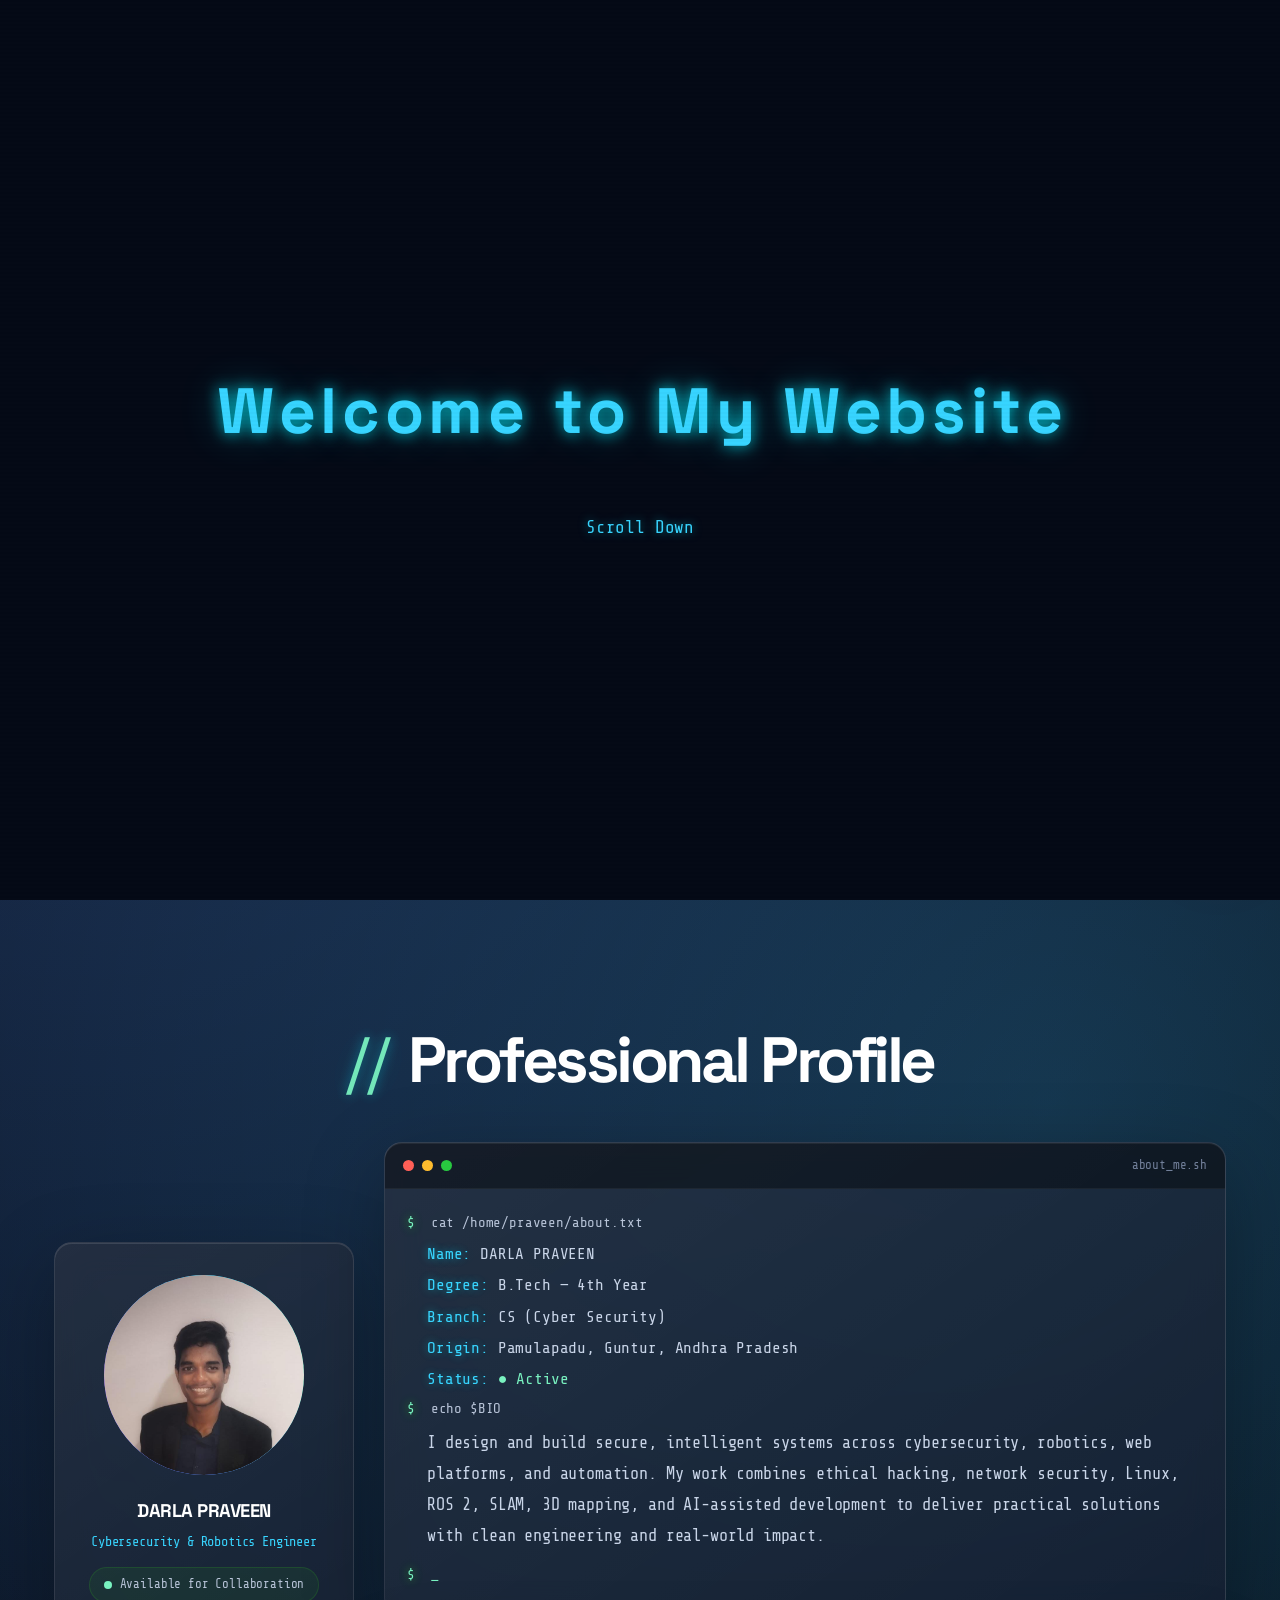
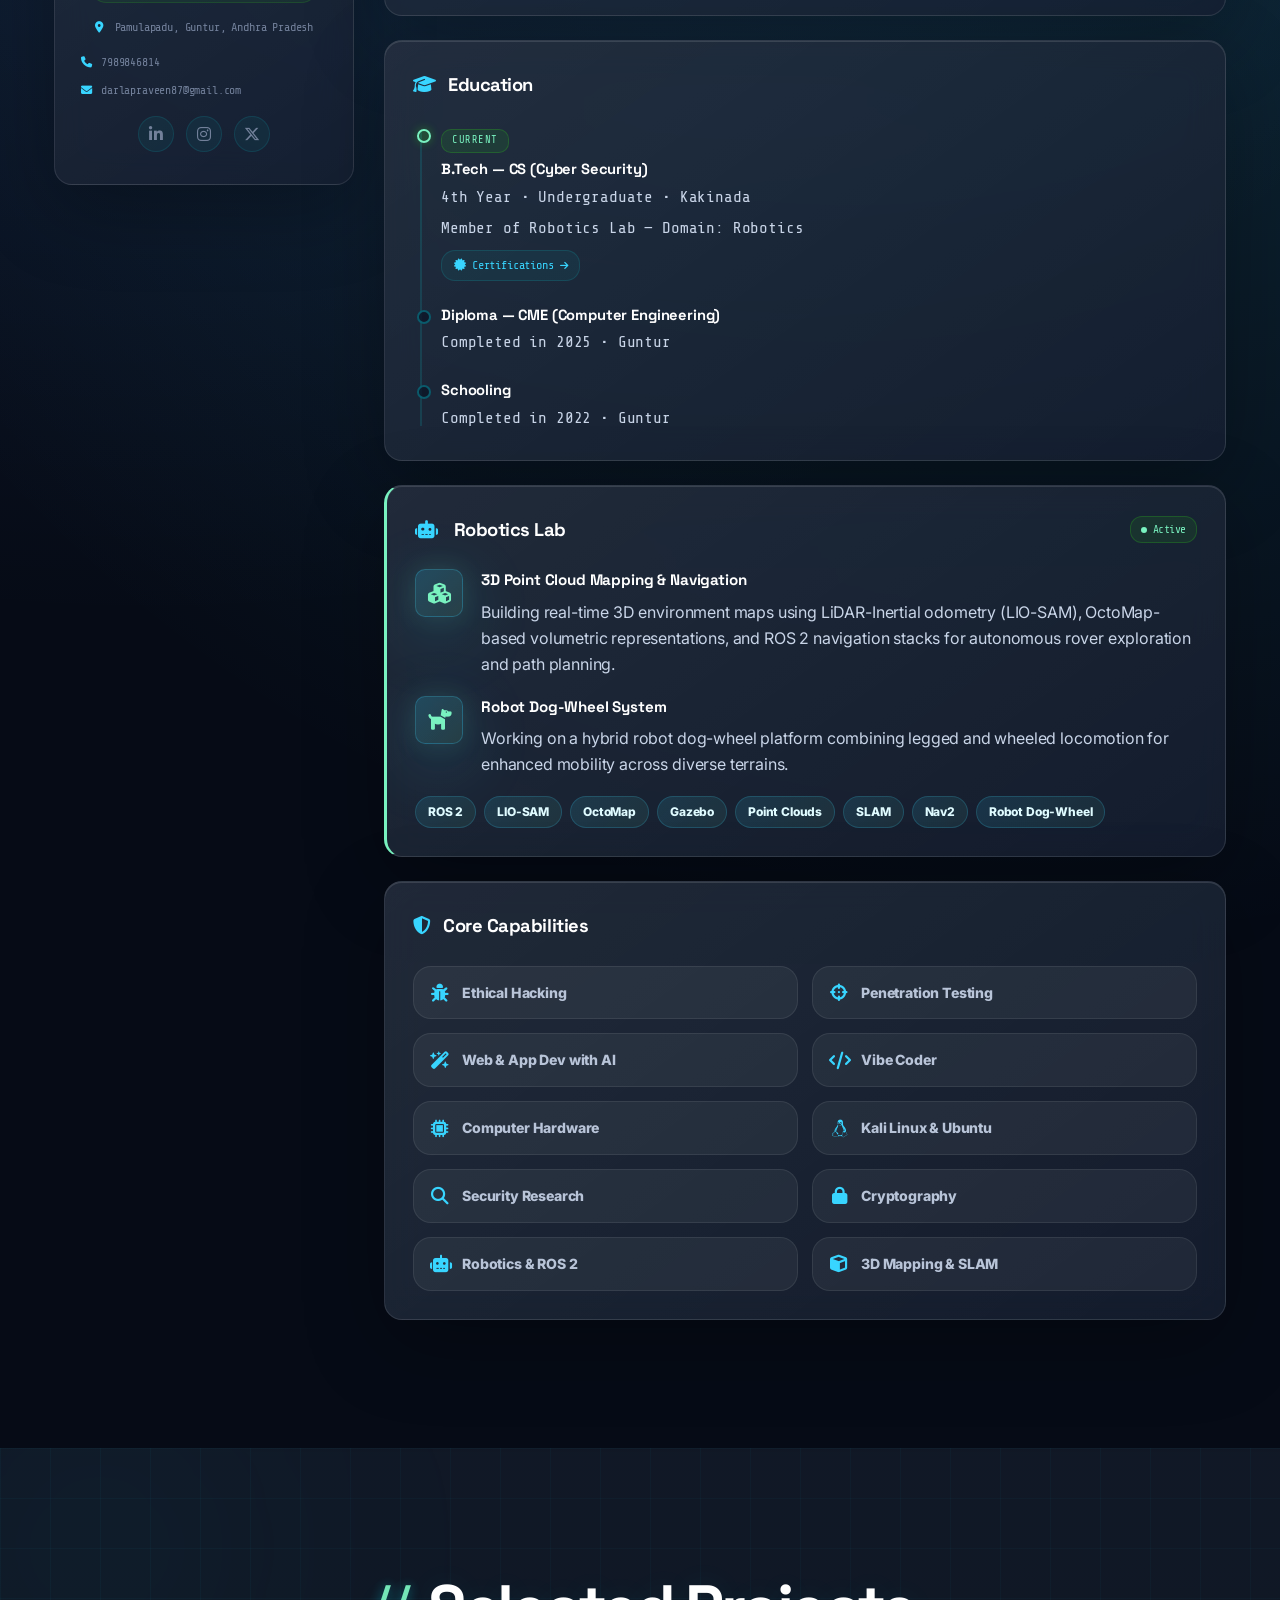
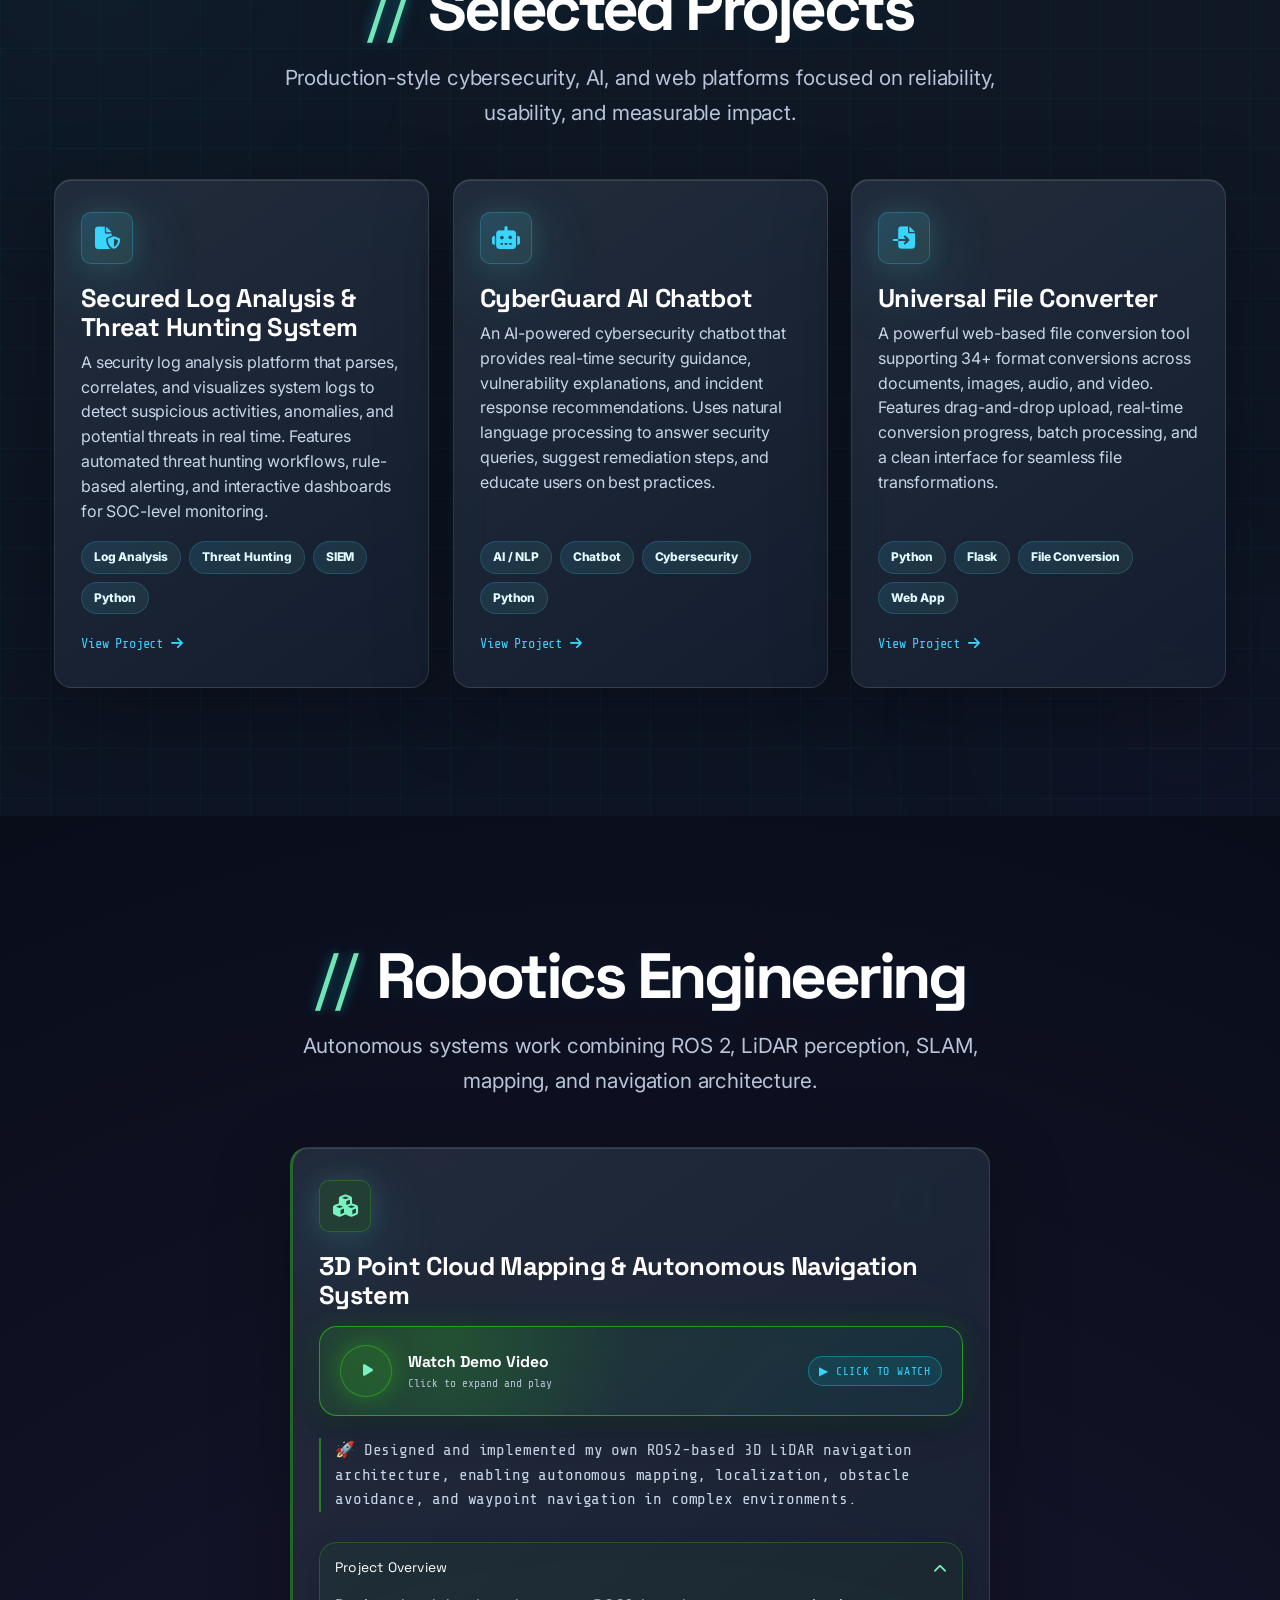
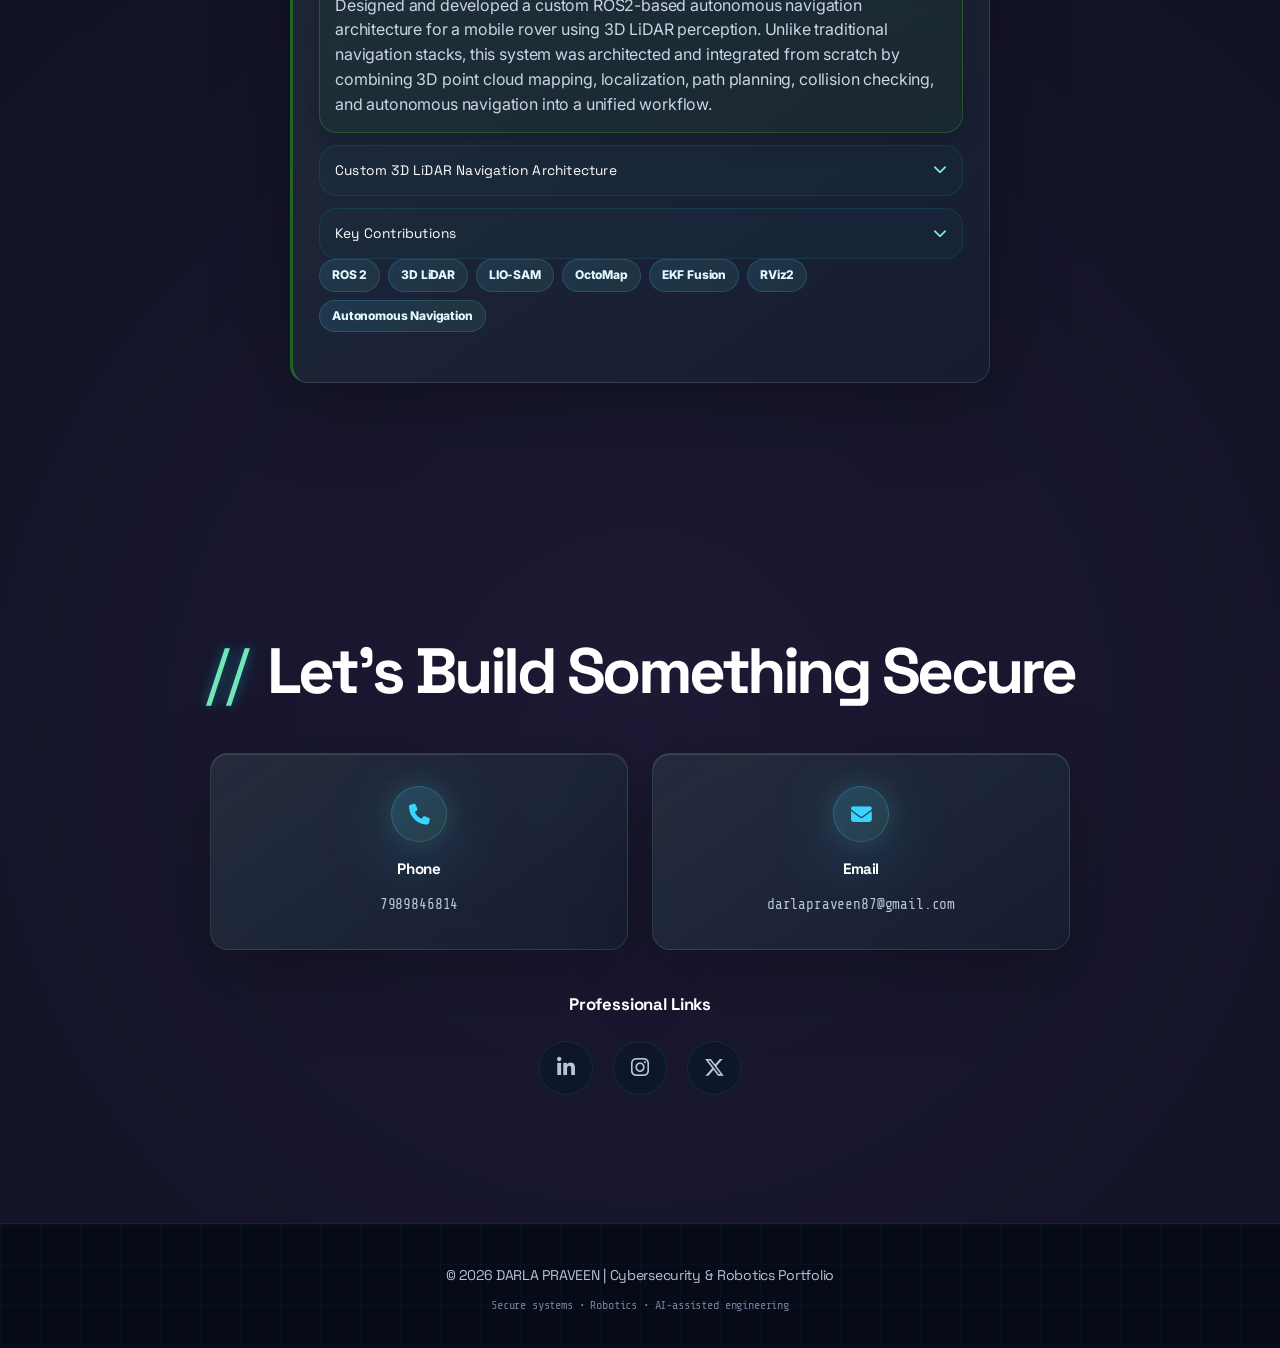
==== index.html @ 750ef828 "Upgrade portfolio to professional company-style design" ====
<!DOCTYPE html>
<html lang="en">
<head>
  <meta charset="UTF-8" />
  <meta name="viewport" content="width=device-width, initial-scale=1.0" />
  <title>DARLA PRAVEEN | Cybersecurity & Robotics Engineer</title>
  <meta name="description" content="Professional portfolio of DARLA PRAVEEN — Cybersecurity, Robotics, ROS 2, SLAM, AI tools, and secure web systems." />
  <link rel="preconnect" href="https://fonts.googleapis.com" />
  <link rel="preconnect" href="https://fonts.gstatic.com" crossorigin />
  <link href="https://fonts.googleapis.com/css2?family=Inter:wght@400;500;600;700;800;900&family=Space+Grotesk:wght@500;600;700;800&family=Share+Tech+Mono&display=swap" rel="stylesheet" />
  <link rel="stylesheet" href="https://cdnjs.cloudflare.com/ajax/libs/font-awesome/6.5.1/css/all.min.css" />
  <link rel="stylesheet" href="style.css" />
  <link rel="stylesheet" href="chatbot.css" />

</head>
<body>
  <!-- ========== WELCOME ANIMATION OVERLAY ========== -->
  <div class="welcome-overlay" id="welcomeOverlay">
    <canvas id="welcomeMatrixCanvas"></canvas>
    <div class="welcome-content">
      <div class="welcome-text" id="welcomeText">
          <span class="welcome-word">W</span><span class="welcome-word">e</span><span class="welcome-word">l</span><span class="welcome-word">c</span><span class="welcome-word">o</span><span class="welcome-word">m</span><span class="welcome-word">e</span>
          <span class="welcome-space"></span>
          <span class="welcome-word">t</span><span class="welcome-word">o</span>
          <span class="welcome-space"></span>
          <span class="welcome-word">M</span><span class="welcome-word">y</span>
          <span class="welcome-space"></span>
          <span class="welcome-word">W</span><span class="welcome-word">e</span><span class="welcome-word">b</span><span class="welcome-word">s</span><span class="welcome-word">i</span><span class="welcome-word">t</span><span class="welcome-word">e</span>
        </div>
        <div class="scroll-hint" id="scrollHint">Scroll Down</div>
    </div>
  </div>

  <!-- ========== NAVBAR ========== -->
  <nav class="navbar" id="navbar">
    <a href="#home" class="nav-logo">
      <span class="logo-bracket">&lt;</span>DP<span class="logo-slash">/</span><span class="logo-bracket">&gt;</span>
    </a>
    <button class="nav-toggle" id="navToggle" aria-label="Toggle navigation">
      <span></span><span></span><span></span>
    </button>
    <ul class="nav-links" id="navLinks">
      <li><a href="#home" class="nav-link active">Home</a></li>
      <li><a href="#about" class="nav-link">About</a></li>
      <li><a href="#projects" class="nav-link">Projects</a></li>
      <li><a href="#robotics" class="nav-link">Robotics</a></li>
      <li><a href="#contact" class="nav-link">Contact</a></li>
    </ul>
  </nav>

  <!-- ========== HERO / HOME ========== -->
  <section class="hero" id="home">
    <canvas id="matrixCanvas"></canvas>
    <div class="hero-overlay"></div>
    <div class="hero-content">
      <p class="hero-tag">Cybersecurity • Robotics • Secure Engineering</p>
      <h1 class="hero-title glitch" data-text="Building Secure Digital & Autonomous Systems">Building Secure Digital & Autonomous Systems</h1>
      <p class="hero-subtitle" id="typedText"></p>
      <div class="hero-cta">
        <a href="#projects" class="btn btn-primary"><i class="fas fa-briefcase"></i> Explore Work</a>
        <a href="#contact" class="btn btn-outline"><i class="fas fa-paper-plane"></i> Contact Me</a>
      </div>
    </div>
    <div class="scroll-indicator">
      <span>Scroll Down</span>
      <div class="scroll-arrow"></div>
    </div>
  </section>

  <!-- ========== ABOUT ========== -->
  <section class="section" id="about">
    <div class="container">
      <h2 class="section-title"><span class="title-decorator">//</span> Professional Profile</h2>
      <div class="about-wrapper">
        <!-- Profile Photo -->
        <div class="about-photo-card">
          <div class="photo-frame">
            <img src="profile.png" alt="DARLA PRAVEEN" class="profile-img" />
            <div class="photo-border"></div>
          </div>
          <h3 class="photo-name">DARLA PRAVEEN</h3>
          <p class="photo-role">Cybersecurity & Robotics Engineer</p>
          <div class="photo-status"><span class="status-dot"></span> Available for Collaboration</div>
          <div class="photo-location">
            <i class="fas fa-map-marker-alt"></i> Pamulapadu, Guntur, Andhra Pradesh
          </div>
          <div class="photo-contact">
            <a href="tel:7989846814" class="photo-contact-item">
              <i class="fas fa-phone"></i> 7989846814
            </a>
            <a href="mailto:darlapraveen87@gmail.com" class="photo-contact-item">
              <i class="fas fa-envelope"></i> darlapraveen87@gmail.com
            </a>
          </div>
          <div class="photo-socials">
            <a href="https://www.linkedin.com/in/praveen-darla-875773385" target="_blank" rel="noopener noreferrer" aria-label="LinkedIn"><i class="fab fa-linkedin-in"></i></a>
            <a href="#" target="_blank" rel="noopener noreferrer" aria-label="Instagram"><i class="fab fa-instagram"></i></a>
            <a href="#" target="_blank" rel="noopener noreferrer" aria-label="Twitter / X"><i class="fab fa-x-twitter"></i></a>
          </div>
        </div>
        <!-- Details Column -->
        <div class="about-details">

          <!-- Terminal — Personal Info -->
          <div class="about-card about-info">
            <div class="terminal-header">
              <span class="terminal-dot red"></span>
              <span class="terminal-dot yellow"></span>
              <span class="terminal-dot green"></span>
              <span class="terminal-title">about_me.sh</span>
            </div>
            <div class="terminal-body">
              <p class="terminal-line"><span class="prompt">$</span> cat /home/praveen/about.txt</p>
              <p class="terminal-output"><span class="key">Name:</span> DARLA PRAVEEN</p>
              <p class="terminal-output"><span class="key">Degree:</span> B.Tech — <span id="terminalYear">3rd</span> Year</p>
              <p class="terminal-output"><span class="key">Branch:</span> CS (Cyber Security)</p>
              <p class="terminal-output"><span class="key">Origin:</span> Pamulapadu, Guntur, Andhra Pradesh</p>
              <p class="terminal-output"><span class="key">Status:</span> <span class="status-online">● Active</span></p>
              <p class="terminal-line"><span class="prompt">$</span> echo $BIO</p>
              <p class="terminal-output bio-text">I design and build secure, intelligent systems across cybersecurity, robotics, web platforms, and automation. My work combines ethical hacking, network security, Linux, ROS 2, SLAM, 3D mapping, and AI-assisted development to deliver practical solutions with clean engineering and real-world impact.</p>
              <p class="terminal-line"><span class="prompt">$</span> <span class="blink">_</span></p>
            </div>
          </div>

          <!-- Education Timeline -->
          <div class="about-card education-card">
            <h3 class="card-title"><i class="fas fa-graduation-cap"></i> Education</h3>
            <div class="timeline">
              <div class="timeline-item" id="btechTimeline">
                <div class="timeline-marker current" id="btechMarker"></div>
                <div class="timeline-content">
                  <div class="timeline-badge" id="btechBadge">Current</div>
                  <h4>B.Tech — CS (Cyber Security)</h4>
                  <p class="timeline-detail" id="btechDetail">3rd Year • Undergraduate • Kakinada</p>
                  <p class="timeline-sub" id="btechSub">Member of Robotics Lab — Domain: Robotics</p>
                  <a href="certifications.html" target="_blank" rel="noopener noreferrer" class="timeline-cert-link">
                    <i class="fas fa-certificate"></i> Certifications <i class="fas fa-arrow-right"></i>
                  </a>
                </div>
              </div>
              <div class="timeline-item">
                <div class="timeline-marker"></div>
                <div class="timeline-content">
                  <h4>Diploma — CME (Computer Engineering)</h4>
                  <p class="timeline-detail">Completed in 2025 • Guntur</p>
                </div>
              </div>
              <div class="timeline-item">
                <div class="timeline-marker"></div>
                <div class="timeline-content">
                  <h4>Schooling</h4>
                  <p class="timeline-detail">Completed in 2022 • Guntur</p>
                </div>
              </div>
            </div>
          </div>

          <!-- Robotics Lab — Current Work -->
          <div class="about-card current-work-card">
            <h3 class="card-title"><i class="fas fa-robot"></i> Robotics Lab <span class="live-badge"><span class="live-dot"></span> Active</span></h3>
            <div class="work-highlight">
              <div class="work-icon"><i class="fas fa-cubes"></i></div>
              <div class="work-info">
                <h4>3D Point Cloud Mapping & Navigation</h4>
                <p>Building real-time 3D environment maps using LiDAR-Inertial odometry (LIO-SAM), OctoMap-based volumetric representations, and ROS 2 navigation stacks for autonomous rover exploration and path planning.</p>
              </div>
            </div>
            <div class="work-highlight">
              <div class="work-icon"><i class="fas fa-dog"></i></div>
              <div class="work-info">
                <h4>Robot Dog-Wheel System</h4>
                <p>Working on a hybrid robot dog-wheel platform combining legged and wheeled locomotion for enhanced mobility across diverse terrains.</p>
              </div>
            </div>
            <div class="work-tags">
              <span class="work-tag">ROS 2</span>
              <span class="work-tag">LIO-SAM</span>
              <span class="work-tag">OctoMap</span>
              <span class="work-tag">Gazebo</span>
              <span class="work-tag">Point Clouds</span>
              <span class="work-tag">SLAM</span>
              <span class="work-tag">Nav2</span>
              <span class="work-tag">Robot Dog-Wheel</span>
            </div>
          </div>

          <!-- Skills -->
          <div class="about-card about-skills">
            <h3 class="card-title"><i class="fas fa-shield-halved"></i> Core Capabilities</h3>
            <div class="skills-grid">
              <div class="skill-item">
                <i class="fas fa-bug"></i>
                <span>Ethical Hacking</span>
              </div>
              <div class="skill-item">
                <i class="fas fa-crosshairs"></i>
                <span>Penetration Testing</span>
              </div>
              <div class="skill-item">
                <i class="fas fa-wand-magic-sparkles"></i>
                <span>Web & App Dev with AI</span>
              </div>
              <div class="skill-item">
                <i class="fas fa-code"></i>
                <span>Vibe Coder</span>
              </div>
              <div class="skill-item">
                <i class="fas fa-microchip"></i>
                <span>Computer Hardware</span>
              </div>
              <div class="skill-item">
                <i class="fab fa-linux"></i>
                <span>Kali Linux & Ubuntu</span>
              </div>
              <div class="skill-item">
                <i class="fas fa-magnifying-glass"></i>
                <span>Security Research</span>
              </div>
              <div class="skill-item">
                <i class="fas fa-lock"></i>
                <span>Cryptography</span>
              </div>
              <div class="skill-item">
                <i class="fas fa-robot"></i>
                <span>Robotics & ROS 2</span>
              </div>
              <div class="skill-item">
                <i class="fas fa-cube"></i>
                <span>3D Mapping & SLAM</span>
              </div>
            </div>
          </div>

        </div>
      </div>
    </div>
  </section>

  <!-- ========== PROJECTS ========== -->
  <section class="section section-alt" id="projects">
    <div class="cyber-bg-grid"></div>
    <div class="container">
      <h2 class="section-title slide-up"><span class="title-decorator">//</span> Selected Projects</h2>
      <p class="section-desc slide-up">Production-style cybersecurity, AI, and web platforms focused on reliability, usability, and measurable impact.</p>
      <div class="projects-grid projects-grid--three">
        <a href="https://darla.pythonanywhere.com" target="_blank" rel="noopener noreferrer" class="project-card slide-left" id="project1">
          <div class="project-glow"></div>
          <div class="project-number">01</div>
          <div class="project-icon"><i class="fas fa-file-shield"></i></div>
          <h3 class="project-name">Secured Log Analysis &amp; Threat Hunting System</h3>
          <p class="project-desc">A security log analysis platform that parses, correlates, and visualizes system logs to detect suspicious activities, anomalies, and potential threats in real time. Features automated threat hunting workflows, rule-based alerting, and interactive dashboards for SOC-level monitoring.</p>
          <div class="project-tags">
            <span class="work-tag">Log Analysis</span>
            <span class="work-tag">Threat Hunting</span>
            <span class="work-tag">SIEM</span>
            <span class="work-tag">Python</span>
          </div>
          <span class="project-link">View Project <i class="fas fa-arrow-right"></i></span>
        </a>
        <a href="https://web-production-9c69c.up.railway.app" target="_blank" rel="noopener noreferrer" class="project-card slide-up" id="project2">
          <div class="project-glow"></div>
          <div class="project-number">02</div>
          <div class="project-icon"><i class="fas fa-robot"></i></div>
          <h3 class="project-name">CyberGuard AI Chatbot</h3>
          <p class="project-desc">An AI-powered cybersecurity chatbot that provides real-time security guidance, vulnerability explanations, and incident response recommendations. Uses natural language processing to answer security queries, suggest remediation steps, and educate users on best practices.</p>
          <div class="project-tags">
            <span class="work-tag">AI / NLP</span>
            <span class="work-tag">Chatbot</span>
            <span class="work-tag">Cybersecurity</span>
            <span class="work-tag">Python</span>
          </div>
          <span class="project-link">View Project <i class="fas fa-arrow-right"></i></span>
        </a>
        <a href="https://praveendarla-file-converter.hf.space" target="_blank" rel="noopener noreferrer" class="project-card slide-right" id="project4">
          <div class="project-glow"></div>
          <div class="project-number">03</div>
          <div class="project-icon"><i class="fas fa-file-import"></i></div>
          <h3 class="project-name">Universal File Converter</h3>
          <p class="project-desc">A powerful web-based file conversion tool supporting 34+ format conversions across documents, images, audio, and video. Features drag-and-drop upload, real-time conversion progress, batch processing, and a clean interface for seamless file transformations.</p>
          <div class="project-tags">
            <span class="work-tag">Python</span>
            <span class="work-tag">Flask</span>
            <span class="work-tag">File Conversion</span>
            <span class="work-tag">Web App</span>
          </div>
          <span class="project-link">View Project <i class="fas fa-arrow-right"></i></span>
        </a>
      </div>
    </div>
  </section>

  <!-- ========== ROBOTICS PROJECTS ========== -->
  <section class="section" id="robotics">
    <div class="container">
      <h2 class="section-title slide-up"><span class="title-decorator">//</span> Robotics Engineering</h2>
      <p class="section-desc slide-up">Autonomous systems work combining ROS 2, LiDAR perception, SLAM, mapping, and navigation architecture.</p>
      <div class="projects-grid projects-grid--robotics">
        <article class="project-card project-card--robotics robotics-feature slide-up" id="project-robotics1">
          <div class="project-glow"></div>
          <div class="project-number">01</div>
          <div class="project-icon"><i class="fas fa-cubes"></i></div>
          <h3 class="project-name">3D Point Cloud Mapping &amp; Autonomous Navigation System</h3>
          <button class="project-video-trigger" type="button" data-video-src="robotics-navigation-demo.mp4" aria-label="Play robotics navigation demo video">
            <span class="video-symbol"><i class="fas fa-play"></i></span>
            <span class="video-trigger-text">
              <strong>Watch Demo Video</strong>
              <small>Click to expand and play</small>
            </span>
          </button>
          <div class="robotics-story">
            <p class="project-desc project-impact">🚀 Designed and implemented my own ROS2-based 3D LiDAR navigation architecture, enabling autonomous mapping, localization, obstacle avoidance, and waypoint navigation in complex environments.</p>

            <details class="robotics-detail" open>
              <summary><span>Project Overview</span><i class="fas fa-chevron-down"></i></summary>
              <p class="project-desc">Designed and developed a custom ROS2-based autonomous navigation architecture for a mobile rover using 3D LiDAR perception. Unlike traditional navigation stacks, this system was architected and integrated from scratch by combining 3D point cloud mapping, localization, path planning, collision checking, and autonomous navigation into a unified workflow.</p>
            </details>

            <details class="robotics-detail">
              <summary><span>Custom 3D LiDAR Navigation Architecture</span><i class="fas fa-chevron-down"></i></summary>
              <div class="project-highlight-box">
                <h4>Custom 3D LiDAR Navigation Architecture</h4>
                <p>Architected and developed a complete autonomous navigation framework for a ground rover using ROS2, LIO-SAM, OctoMap, and EKF sensor fusion. The system enables the rover to perceive, understand, and navigate complex environments using real-time 3D spatial information.</p>
              </div>
            </details>

            <details class="robotics-detail">
              <summary><span>Key Contributions</span><i class="fas fa-chevron-down"></i></summary>
              <ul class="project-contributions">
                <li>Designed a custom navigation architecture instead of relying only on pre-built frameworks.</li>
                <li>Integrated LIO-SAM for high-accuracy 3D LiDAR SLAM and map generation.</li>
                <li>Built the pipeline from 3D point cloud acquisition to mapping, localization, planning, and navigation.</li>
                <li>Implemented EKF-based sensor fusion for stable pose estimation.</li>
                <li>Generated 3D occupancy maps using OctoMap for environment understanding.</li>
                <li>Developed custom collision detection and navigation decision-making modules.</li>
                <li>Enabled autonomous waypoint navigation with RViz2 visualization and debugging.</li>
              </ul>
            </details>
          </div>
          <div class="project-tags">
            <span class="work-tag">ROS 2</span>
            <span class="work-tag">3D LiDAR</span>
            <span class="work-tag">LIO-SAM</span>
            <span class="work-tag">OctoMap</span>
            <span class="work-tag">EKF Fusion</span>
            <span class="work-tag">RViz2</span>
            <span class="work-tag">Autonomous Navigation</span>
          </div>
        </article>
      </div>
    </div>
  </section>

  <!-- ========== CONTACT ========== -->
  <section class="section" id="contact">
    <div class="container">
      <h2 class="section-title"><span class="title-decorator">//</span> Let’s Build Something Secure</h2>
      <div class="contact-grid">
        <div class="contact-card">
          <div class="contact-icon"><i class="fas fa-phone"></i></div>
          <h3>Phone</h3>
          <a href="tel:7989846814">7989846814</a>
        </div>
        <div class="contact-card">
          <div class="contact-icon"><i class="fas fa-envelope"></i></div>
          <h3>Email</h3>
          <a href="mailto:darlapraveen87@gmail.com">darlapraveen87@gmail.com</a>
        </div>
      </div>
      <div class="social-links">
        <h3 class="social-title">Professional Links</h3>
        <div class="social-icons">
          <a href="https://www.linkedin.com/in/praveen-darla-875773385" target="_blank" rel="noopener noreferrer" class="social-btn linkedin" aria-label="LinkedIn" id="socialLinkedin">
            <i class="fab fa-linkedin-in"></i>
          </a>
          <a href="#" target="_blank" rel="noopener noreferrer" class="social-btn instagram" aria-label="Instagram" id="socialInstagram">
            <i class="fab fa-instagram"></i>
          </a>
          <a href="#" target="_blank" rel="noopener noreferrer" class="social-btn twitter" aria-label="Twitter / X" id="socialTwitter">
            <i class="fab fa-x-twitter"></i>
          </a>
        </div>
      </div>
    </div>
  </section>

  <!-- ========== FOOTER ========== -->
  <footer class="footer">
    <div class="footer-grid"></div>
    <p>&copy; 2026 DARLA PRAVEEN | Cybersecurity & Robotics Portfolio</p>
    <span class="footer-tag">Secure systems • Robotics • AI-assisted engineering</span>
  </footer>

  <div class="video-modal" id="roboticsVideoModal" aria-hidden="true" role="dialog" aria-label="Robotics project demo video">
    <div class="video-modal-backdrop" data-video-close></div>
    <div class="video-modal-panel" role="document">
      <button class="video-modal-close" type="button" data-video-close aria-label="Close video">
        <i class="fas fa-times"></i>
      </button>
      <video class="video-modal-player" id="roboticsModalVideo" controls preload="metadata" playsinline>
        <source src="robotics-navigation-demo.mp4" type="video/mp4" />
        Your browser does not support the video tag.
      </video>
    </div>
  </div>

  <script src="script.js"></script>
  <script src="chatbot.js"></script>

</body>
</html>
---- style.css ----
/* ============================================
   DARLA PRAVEEN — Cybersecurity Portfolio
   Dark futuristic theme with neon accents
   ============================================ */

/* ---------- DESIGN TOKENS ---------- */
:root {
  --bg-primary: #0a0e17;
  --bg-secondary: #0d1224;
  --bg-card: #111827;
  --bg-card-hover: #151d30;
  --surface: #1a2236;

  --text-primary: #e2e8f0;
  --text-secondary: #8892a6;
  --text-muted: #4a5568;

  --neon-cyan: #00f0ff;
  --neon-green: #39ff14;
  --neon-blue: #0070ff;
  --neon-purple: #a855f7;

  --accent: var(--neon-cyan);
  --accent-dim: rgba(0, 240, 255, .15);
  --accent-glow: 0 0 20px rgba(0, 240, 255, .35), 0 0 60px rgba(0, 240, 255, .10);

  --font-display: 'Orbitron', sans-serif;
  --font-body: 'Rajdhani', sans-serif;
  --font-mono: 'Share Tech Mono', monospace;

  --radius-sm: 6px;
  --radius-md: 12px;
  --radius-lg: 20px;

  --transition: .3s cubic-bezier(.4, 0, .2, 1);
}

/* ---------- WELCOME ANIMATION OVERLAY ---------- */
.welcome-overlay {
  position: fixed;
  top: 0;
  left: 0;
  width: 100vw;
  height: 100vh;
  background: var(--bg-primary);
  z-index: 9999;
  display: flex;
  align-items: center;
  justify-content: center;
  transition: opacity 0.8s ease, visibility 0.8s ease;
  overflow: hidden;
}

.welcome-overlay.hidden {
  opacity: 0;
  visibility: hidden;
  pointer-events: none;
}

#welcomeMatrixCanvas {
  position: absolute;
  top: 0;
  left: 0;
  width: 100%;
  height: 100%;
  opacity: 0.3;
  pointer-events: none;
}

.welcome-content {
  position: relative;
  text-align: center;
  z-index: 10;
}

.welcome-text {
  display: flex;
  flex-wrap: wrap;
  justify-content: center;
  align-items: center;
  gap: 0.3rem;
  margin-bottom: 3rem;
}

.welcome-word {
  font-family: var(--font-display);
  font-size: clamp(2rem, 5vw, 4rem);
  font-weight: 900;
  color: var(--neon-cyan);
  opacity: 0;
  transform: translateY(30px);
  text-shadow: 0 0 0 rgba(0, 240, 255, 0);
}

.welcome-word.animate-in {
  animation: wordFadeIn 0.5s cubic-bezier(0.25, 0.46, 0.45, 0.94) forwards;
}

.welcome-space {
  width: 1.2rem;
}

@keyframes wordFadeIn {
  0% {
    opacity: 0;
    transform: translateY(30px) scale(0.8);
    text-shadow: 0 0 0 rgba(0, 240, 255, 0);
  }
  100% {
    opacity: 1;
    transform: translateY(0) scale(1);
    text-shadow: 0 0 15px rgba(0, 240, 255, 0.8), 0 0 40px rgba(0, 240, 255, 0.3);
  }
}

/* Byte blast particles */
.byte-blast-container {
  position: absolute;
  top: 50%;
  left: 50%;
  transform: translate(-50%, -50%);
  width: 100%;
  height: 100%;
  pointer-events: none;
}

.byte-particle {
  position: absolute;
  font-family: var(--font-mono);
  font-size: 1rem;
  font-weight: bold;
  text-shadow: 0 0 10px currentColor;
  opacity: 0;
  white-space: nowrap;
  pointer-events: none;
}

.byte-particle.animate {
  animation: byteBlast 2.5s cubic-bezier(0.25, 0.46, 0.45, 0.94) forwards;
}

@keyframes byteBlast {
  0% {
    opacity: 1;
    transform: translate(-50%, -50%) scale(0.5);
  }
  100% {
    opacity: 0;
    transform: translate(calc(-50% + var(--tx)), calc(-50% + var(--ty))) scale(0.1);
  }
}

.scroll-hint {
  font-family: var(--font-mono);
  font-size: 1.1rem;
  color: var(--neon-cyan);
  opacity: 0;
  transform: translateY(20px);
  transition: opacity 0.5s ease, transform 0.5s ease;
  margin-top: 2rem;
  text-shadow: 0 0 10px rgba(0, 240, 255, 0.5);
}

.scroll-hint.show {
  opacity: 1;
  transform: translateY(0);
  animation: scrollHintBounce 1.5s ease-in-out infinite;
}

@keyframes scrollHintBounce {
  0%, 100% {
    transform: translateY(0);
  }
  50% {
    transform: translateY(10px);
  }
}

@keyframes byteNuclearBlast {
  0% {
    opacity: 1;
    transform: translate(-50%, -50%) scale(0.3);
    filter: brightness(2);
  }

  20% {
    filter: brightness(3);
    text-shadow: 0 0 20px currentColor, 0 0 40px currentColor, 0 0 60px currentColor;
  }

  100% {
    opacity: 0;
    transform: translate(calc(-50% + var(--tx)), calc(-50% + var(--ty))) scale(0.05);
    filter: brightness(0.3);
  }
}

.scroll-hint {
  font-family: var(--font-mono);
  font-size: 1.1rem;
  color: var(--neon-cyan);
  opacity: 0;
  transform: translateY(20px);
  transition: opacity 0.5s ease, transform 0.5s ease;
  margin-top: 2rem;
  text-shadow: 0 0 10px rgba(0, 240, 255, 0.5);
}

.scroll-hint.show {
  opacity: 1;
  transform: translateY(0);
  animation: scrollHintBounce 1.5s ease-in-out infinite;
}

@keyframes scrollHintBounce {

  0%,
  100% {
    transform: translateY(0);
  }

  50% {
    transform: translateY(10px);
  }
}

/* ---------- RESET ---------- */
*,
*::before,
*::after {
  margin: 0;
  padding: 0;
  box-sizing: border-box;
}

html {
  scroll-behavior: smooth;
  scroll-padding-top: 80px;
}

body {
  font-family: var(--font-body);
  background: var(--bg-primary);
  color: var(--text-primary);
  line-height: 1.7;
  overflow-x: hidden;
  -webkit-font-smoothing: antialiased;
}

a {
  text-decoration: none;
  color: inherit;
}

ul {
  list-style: none;
}

img {
  max-width: 100%;
  display: block;
}

/* ---------- UTILITY ---------- */
.container {
  max-width: 1100px;
  margin: 0 auto;
  padding: 0 24px;
}

/* ---------- NAVBAR ---------- */
.navbar {
  position: fixed;
  top: 0;
  left: 0;
  width: 100%;
  z-index: 1000;
  display: flex;
  align-items: center;
  justify-content: space-between;
  padding: 0 40px;
  height: 70px;
  background: rgba(10, 14, 23, .82);
  backdrop-filter: blur(18px) saturate(1.4);
  border-bottom: 1px solid rgba(0, 240, 255, .08);
  transition: var(--transition);
}

.navbar.scrolled {
  background: rgba(10, 14, 23, .95);
  box-shadow: 0 2px 30px rgba(0, 0, 0, .5);
}

.nav-logo {
  font-family: var(--font-display);
  font-size: 1.5rem;
  font-weight: 700;
  color: var(--neon-cyan);
  letter-spacing: 2px;
  transition: var(--transition);
}

.nav-logo:hover {
  text-shadow: var(--accent-glow);
}

.logo-bracket {
  color: var(--neon-green);
}

.logo-slash {
  color: var(--neon-purple);
}

.nav-links {
  display: flex;
  gap: 8px;
}

.nav-link {
  position: relative;
  font-family: var(--font-mono);
  font-size: .9rem;
  padding: 8px 18px;
  color: var(--text-secondary);
  border-radius: var(--radius-sm);
  transition: var(--transition);
}

.nav-link:hover,
.nav-link.active {
  color: var(--neon-cyan);
  background: var(--accent-dim);
}

.nav-link::after {
  content: '';
  position: absolute;
  bottom: 2px;
  left: 18px;
  right: 18px;
  height: 2px;
  background: var(--neon-cyan);
  border-radius: 2px;
  transform: scaleX(0);
  transition: transform .3s ease;
}

.nav-link:hover::after,
.nav-link.active::after {
  transform: scaleX(1);
}

/* Mobile toggle */
.nav-toggle {
  display: none;
  flex-direction: column;
  gap: 5px;
  background: none;
  border: none;
  cursor: pointer;
  padding: 4px;
}

.nav-toggle span {
  display: block;
  width: 26px;
  height: 2px;
  background: var(--neon-cyan);
  border-radius: 2px;
  transition: var(--transition);
}

/* ---------- HERO ---------- */
.hero {
  position: relative;
  min-height: 100vh;
  display: flex;
  align-items: center;
  justify-content: center;
  overflow: hidden;
}

#matrixCanvas {
  position: absolute;
  top: 0;
  left: 0;
  width: 100%;
  height: 100%;
  opacity: .12;
  pointer-events: none;
}

.hero-overlay {
  position: absolute;
  inset: 0;
  background:
    radial-gradient(ellipse 60% 50% at 50% 40%, rgba(0, 240, 255, .06) 0%, transparent 70%),
    linear-gradient(180deg, transparent 60%, var(--bg-primary) 100%);
  pointer-events: none;
}

.hero-content {
  position: relative;
  z-index: 2;
  text-align: center;
  padding: 0 24px;
  max-width: 820px;
}

.hero-tag {
  font-family: var(--font-mono);
  font-size: .95rem;
  color: var(--neon-green);
  margin-bottom: 20px;
  letter-spacing: 1px;
}

.hero-title {
  font-family: var(--font-display);
  font-size: clamp(2rem, 5vw, 3.8rem);
  font-weight: 900;
  line-height: 1.15;
  color: #fff;
  margin-bottom: 18px;
}

/* Glitch effect */
.glitch {
  position: relative;
  animation: glitchShift 4s infinite;
}

.glitch::before,
.glitch::after {
  content: attr(data-text);
  position: absolute;
  left: 0;
  top: 0;
  width: 100%;
  overflow: hidden;
}

.glitch::before {
  color: var(--neon-cyan);
  clip-path: inset(0 0 65% 0);
  animation: glitchTop 3s infinite linear alternate-reverse;
}

.glitch::after {
  color: var(--neon-green);
  clip-path: inset(65% 0 0 0);
  animation: glitchBottom 2.5s infinite linear alternate-reverse;
}

@keyframes glitchTop {

  0%,
  90%,
  100% {
    transform: translate(0);
  }

  92% {
    transform: translate(-3px, -1px);
  }

  94% {
    transform: translate(3px, 1px);
  }

  96% {
    transform: translate(-1px, 0);
  }
}

@keyframes glitchBottom {

  0%,
  90%,
  100% {
    transform: translate(0);
  }

  91% {
    transform: translate(2px, 1px);
  }

  93% {
    transform: translate(-2px, -1px);
  }

  95% {
    transform: translate(1px, 0);
  }
}

@keyframes glitchShift {

  0%,
  95%,
  100% {
    text-shadow: none;
  }

  96% {
    text-shadow: -2px 0 var(--neon-cyan), 2px 0 var(--neon-green);
  }

  97% {
    text-shadow: 2px 0 var(--neon-cyan), -2px 0 var(--neon-green);
  }
}

.hero-subtitle {
  font-family: var(--font-mono);
  font-size: clamp(0.85rem, 2vw, 1.1rem);
  color: var(--neon-cyan);
  min-height: 1.6em;
  margin-bottom: 36px;
}

.hero-subtitle::after {
  content: '|';
  animation: cursorBlink .7s step-end infinite;
  color: var(--neon-green);
  margin-left: 2px;
}

@keyframes cursorBlink {
  50% {
    opacity: 0;
  }
}

.blink {
  animation: cursorBlink .7s step-end infinite;
  color: var(--neon-green);
}

/* CTA */
.hero-cta {
  display: flex;
  gap: 16px;
  justify-content: center;
  flex-wrap: wrap;
}

.btn {
  display: inline-flex;
  align-items: center;
  gap: 10px;
  font-family: var(--font-mono);
  font-size: .95rem;
  padding: 14px 30px;
  border-radius: var(--radius-sm);
  border: 1px solid transparent;
  cursor: pointer;
  transition: var(--transition);
  letter-spacing: .5px;
}

.btn-primary {
  background: linear-gradient(135deg, rgba(0, 240, 255, .15), rgba(0, 112, 255, .15));
  border-color: var(--neon-cyan);
  color: var(--neon-cyan);
}

.btn-primary:hover {
  background: rgba(0, 240, 255, .22);
  box-shadow: var(--accent-glow);
  transform: translateY(-2px);
}

.btn-outline {
  border-color: var(--text-muted);
  color: var(--text-secondary);
}

.btn-outline:hover {
  border-color: var(--neon-green);
  color: var(--neon-green);
  box-shadow: 0 0 20px rgba(57, 255, 20, .15);
  transform: translateY(-2px);
}

/* Scroll indicator */
.scroll-indicator {
  position: absolute;
  bottom: 36px;
  left: 50%;
  transform: translateX(-50%);
  display: flex;
  flex-direction: column;
  align-items: center;
  gap: 8px;
  font-family: var(--font-mono);
  font-size: .75rem;
  color: var(--text-muted);
  letter-spacing: 2px;
  animation: floatY 2s ease-in-out infinite;
}

.scroll-arrow {
  width: 20px;
  height: 20px;
  border-right: 2px solid var(--neon-cyan);
  border-bottom: 2px solid var(--neon-cyan);
  transform: rotate(45deg);
}

@keyframes floatY {

  0%,
  100% {
    transform: translateX(-50%) translateY(0);
  }

  50% {
    transform: translateX(-50%) translateY(8px);
  }
}

/* ---------- SECTIONS ---------- */
.section {
  padding: 100px 0;
}

.section-alt {
  background: var(--bg-secondary);
}

.section-title {
  font-family: var(--font-display);
  font-size: clamp(1.6rem, 3vw, 2.4rem);
  text-align: center;
  margin-bottom: 14px;
  color: #fff;
}

.title-decorator {
  color: var(--neon-cyan);
  margin-right: 8px;
  font-weight: 400;
}

.section-desc {
  text-align: center;
  color: var(--text-secondary);
  font-size: 1.05rem;
  margin-bottom: 50px;
}

/* ---------- ABOUT ---------- */
.about-wrapper {
  display: grid;
  grid-template-columns: 300px 1fr;
  gap: 30px;
  margin-top: 50px;
  align-items: start;
}

/* Profile photo card */
.about-photo-card {
  background: var(--bg-card);
  border: 1px solid rgba(0, 240, 255, .08);
  border-radius: var(--radius-md);
  padding: 32px 24px;
  text-align: center;
  transition: var(--transition);
  position: sticky;
  top: 100px;
}

.about-photo-card:hover {
  border-color: rgba(0, 240, 255, .2);
  box-shadow: 0 8px 40px rgba(0, 0, 0, .4);
  transform: translateY(-4px);
}

.photo-frame {
  position: relative;
  width: 200px;
  height: 200px;
  margin: 0 auto 20px;
  border-radius: 50%;
  overflow: hidden;
}

.profile-img {
  width: 100%;
  height: 100%;
  object-fit: cover;
  border-radius: 50%;
  position: relative;
  z-index: 1;
}

.photo-border {
  position: absolute;
  inset: -3px;
  border-radius: 50%;
  background: conic-gradient(var(--neon-cyan),
      var(--neon-green),
      var(--neon-blue),
      var(--neon-purple),
      var(--neon-cyan));
  z-index: 0;
  animation: spinBorder 4s linear infinite;
}

@keyframes spinBorder {
  100% {
    transform: rotate(360deg);
  }
}

.photo-name {
  font-family: var(--font-display);
  font-size: 1.15rem;
  color: #fff;
  margin-bottom: 4px;
}

.photo-role {
  font-family: var(--font-mono);
  font-size: .85rem;
  color: var(--neon-cyan);
  margin-bottom: 14px;
}

.photo-status {
  display: inline-flex;
  align-items: center;
  gap: 8px;
  font-family: var(--font-mono);
  font-size: .78rem;
  color: var(--text-secondary);
  padding: 6px 14px;
  background: rgba(57, 255, 20, .06);
  border: 1px solid rgba(57, 255, 20, .12);
  border-radius: 20px;
}

.status-dot {
  width: 8px;
  height: 8px;
  background: var(--neon-green);
  border-radius: 50%;
  animation: pulse 2s ease-in-out infinite;
}

@keyframes pulse {

  0%,
  100% {
    box-shadow: 0 0 0 0 rgba(57, 255, 20, .4);
  }

  50% {
    box-shadow: 0 0 0 6px rgba(57, 255, 20, 0);
  }
}

/* Details column */
.about-details {
  display: flex;
  flex-direction: column;
  gap: 24px;
}

.about-card {
  background: var(--bg-card);
  border: 1px solid rgba(0, 240, 255, .08);
  border-radius: var(--radius-md);
  overflow: hidden;
  transition: var(--transition);
}

.about-card:hover {
  border-color: rgba(0, 240, 255, .2);
  box-shadow: 0 8px 40px rgba(0, 0, 0, .4);
  transform: translateY(-4px);
}

/* Terminal card */
.terminal-header {
  display: flex;
  align-items: center;
  gap: 8px;
  padding: 12px 18px;
  background: rgba(0, 0, 0, .4);
  border-bottom: 1px solid rgba(255, 255, 255, .05);
}

.terminal-dot {
  width: 11px;
  height: 11px;
  border-radius: 50%;
}

.terminal-dot.red {
  background: #ff5f57;
}

.terminal-dot.yellow {
  background: #febc2e;
}

.terminal-dot.green {
  background: #28c840;
}

.terminal-title {
  margin-left: auto;
  font-family: var(--font-mono);
  font-size: .78rem;
  color: var(--text-muted);
}

.terminal-body {
  padding: 22px;
}

.terminal-line {
  font-family: var(--font-mono);
  font-size: .88rem;
  color: var(--text-secondary);
  margin-bottom: 6px;
}

.prompt {
  color: var(--neon-green);
  margin-right: 8px;
}

.terminal-output {
  font-family: var(--font-mono);
  font-size: .88rem;
  color: var(--text-primary);
  padding-left: 20px;
  margin-bottom: 4px;
}

.terminal-output .key {
  color: var(--neon-cyan);
}

.status-online {
  color: var(--neon-green);
}

.bio-text {
  color: var(--text-secondary);
  line-height: 1.65;
  margin-top: 6px;
  margin-bottom: 12px;
}

/* Skills card */
.about-skills {
  padding: 28px;
}

.card-title {
  font-family: var(--font-display);
  font-size: 1.15rem;
  color: #fff;
  margin-bottom: 24px;
}

.card-title i {
  color: var(--neon-cyan);
  margin-right: 8px;
}

.skills-grid {
  display: grid;
  grid-template-columns: 1fr 1fr;
  gap: 14px;
}

.skill-item {
  display: flex;
  align-items: center;
  gap: 12px;
  padding: 14px 16px;
  background: rgba(0, 240, 255, .04);
  border: 1px solid rgba(0, 240, 255, .06);
  border-radius: var(--radius-sm);
  font-family: var(--font-mono);
  font-size: .88rem;
  color: var(--text-secondary);
  transition: var(--transition);
}

.skill-item:hover {
  background: rgba(0, 240, 255, .1);
  border-color: rgba(0, 240, 255, .2);
  color: var(--neon-cyan);
  transform: translateX(4px);
}

.skill-item i {
  font-size: 1.1rem;
  color: var(--neon-cyan);
  width: 20px;
  text-align: center;
}

/* Location on photo card */
.photo-location {
  margin-top: 14px;
  font-family: var(--font-mono);
  font-size: .75rem;
  color: var(--text-muted);
}

.photo-location i {
  color: var(--neon-cyan);
  margin-right: 6px;
  font-size: .7rem;
}

/* Contact & social in photo card */
.photo-contact {
  margin-top: 16px;
  display: flex;
  flex-direction: column;
  gap: 8px;
}

.photo-contact-item {
  display: flex;
  align-items: center;
  gap: 8px;
  font-family: var(--font-mono);
  font-size: .72rem;
  color: var(--text-muted);
  transition: var(--transition);
}

.photo-contact-item:hover {
  color: var(--neon-cyan);
}

.photo-contact-item i {
  color: var(--neon-cyan);
  width: 14px;
  text-align: center;
  font-size: .7rem;
}

.photo-socials {
  margin-top: 16px;
  display: flex;
  justify-content: center;
  gap: 12px;
}

.photo-socials a {
  width: 36px;
  height: 36px;
  display: flex;
  align-items: center;
  justify-content: center;
  border-radius: 50%;
  font-size: 1rem;
  background: rgba(0, 240, 255, .05);
  border: 1px solid rgba(0, 240, 255, .1);
  color: var(--text-muted);
  transition: var(--transition);
}

.photo-socials a:hover {
  color: var(--neon-cyan);
  border-color: var(--neon-cyan);
  box-shadow: 0 0 14px rgba(0, 240, 255, .2);
  transform: translateY(-2px);
}

/* Education timeline */
.education-card {
  padding: 28px;
}

.timeline {
  position: relative;
  padding-left: 28px;
}

.timeline::before {
  content: '';
  position: absolute;
  left: 7px;
  top: 6px;
  bottom: 6px;
  width: 2px;
  background: rgba(0, 240, 255, .12);
}

.timeline-item {
  position: relative;
  display: flex;
  gap: 16px;
  padding-bottom: 24px;
}

.timeline-item:last-child {
  padding-bottom: 0;
}

.timeline-marker {
  position: absolute;
  left: -24px;
  top: 5px;
  width: 14px;
  height: 14px;
  border-radius: 50%;
  background: var(--bg-card);
  border: 2px solid rgba(0, 240, 255, .3);
  z-index: 1;
}

.timeline-marker.current {
  border-color: var(--neon-green);
  background: rgba(57, 255, 20, .15);
  box-shadow: 0 0 10px rgba(57, 255, 20, .3);
}

.timeline-content {
  flex: 1;
}

.timeline-content h4 {
  font-family: var(--font-display);
  font-size: .92rem;
  color: #fff;
  margin-bottom: 4px;
  line-height: 1.4;
}

.timeline-detail {
  font-family: var(--font-mono);
  font-size: .82rem;
  color: var(--text-secondary);
}

.timeline-sub {
  font-family: var(--font-mono);
  font-size: .78rem;
  color: var(--neon-green);
  margin-top: 4px;
}

.timeline-badge {
  display: inline-block;
  font-family: var(--font-mono);
  font-size: .65rem;
  color: var(--neon-green);
  background: rgba(57, 255, 20, .08);
  border: 1px solid rgba(57, 255, 20, .18);
  border-radius: 10px;
  padding: 2px 10px;
  margin-bottom: 6px;
  letter-spacing: .5px;
  text-transform: uppercase;
}

/* Certifications link in timeline */
.timeline-cert-link {
  display: inline-flex;
  align-items: center;
  gap: 6px;
  margin-top: 8px;
  font-family: var(--font-mono);
  font-size: .75rem;
  color: var(--neon-cyan);
  padding: 4px 12px;
  background: rgba(0, 240, 255, .05);
  border: 1px solid rgba(0, 240, 255, .12);
  border-radius: 14px;
  transition: var(--transition);
}

.timeline-cert-link:hover {
  background: rgba(0, 240, 255, .12);
  border-color: rgba(0, 240, 255, .3);
  box-shadow: 0 0 12px rgba(0, 240, 255, .15);
}

.timeline-cert-link .fa-arrow-right {
  font-size: .6rem;
  transition: var(--transition);
}

.timeline-cert-link:hover .fa-arrow-right {
  transform: translateX(3px);
}

/* Current Work card */
.current-work-card {
  padding: 28px;
  border-left: 3px solid var(--neon-green) !important;
}

.current-work-card .card-title {
  display: flex;
  align-items: center;
  gap: 8px;
}

.live-badge {
  display: inline-flex;
  align-items: center;
  gap: 6px;
  font-family: var(--font-mono);
  font-size: .7rem;
  font-weight: 400;
  color: var(--neon-green);
  background: rgba(57, 255, 20, .08);
  border: 1px solid rgba(57, 255, 20, .18);
  border-radius: 12px;
  padding: 3px 10px;
  margin-left: auto;
}

.live-dot {
  width: 6px;
  height: 6px;
  background: var(--neon-green);
  border-radius: 50%;
  animation: pulse 2s ease-in-out infinite;
}

.work-highlight {
  display: flex;
  gap: 18px;
  margin-bottom: 18px;
  align-items: flex-start;
}

.work-icon {
  width: 48px;
  height: 48px;
  min-width: 48px;
  display: flex;
  align-items: center;
  justify-content: center;
  background: rgba(57, 255, 20, .08);
  border: 1px solid rgba(57, 255, 20, .15);
  border-radius: var(--radius-sm);
  font-size: 1.3rem;
  color: var(--neon-green);
}

.work-info h4 {
  font-family: var(--font-display);
  font-size: .95rem;
  color: #fff;
  margin-bottom: 8px;
  line-height: 1.4;
}

.work-info p {
  font-size: .9rem;
  color: var(--text-secondary);
  line-height: 1.65;
}

.work-tags {
  display: flex;
  flex-wrap: wrap;
  gap: 8px;
}

.work-tag {
  font-family: var(--font-mono);
  font-size: .75rem;
  padding: 5px 12px;
  background: rgba(0, 240, 255, .06);
  border: 1px solid rgba(0, 240, 255, .12);
  border-radius: 14px;
  color: var(--neon-cyan);
  transition: var(--transition);
}

.work-tag:hover {
  background: rgba(0, 240, 255, .14);
  border-color: rgba(0, 240, 255, .3);
  box-shadow: 0 0 12px rgba(0, 240, 255, .12);
}

/* ---------- PROJECTS ---------- */
.projects-grid {
  display: grid;
  grid-template-columns: repeat(auto-fit, minmax(240px, 1fr));
  gap: 24px;
}

.project-card {
  position: relative;
  display: flex;
  flex-direction: column;
  padding: 32px 26px;
  background: var(--bg-card);
  border: 1px solid rgba(0, 240, 255, .06);
  border-radius: var(--radius-md);
  overflow: hidden;
  transition: var(--transition);
  cursor: pointer;
}

.project-card::before {
  content: '';
  position: absolute;
  top: 0;
  left: 0;
  right: 0;
  height: 3px;
  background: linear-gradient(90deg, var(--neon-cyan), var(--neon-green));
  transform: scaleX(0);
  transform-origin: left;
  transition: transform .4s ease;
}

.project-card:hover::before {
  transform: scaleX(1);
}

.project-card:hover {
  border-color: rgba(0, 240, 255, .22);
  box-shadow: 0 0 30px rgba(0, 240, 255, .08), 0 12px 40px rgba(0, 0, 0, .5);
  transform: translateY(-6px);
}

.project-number {
  font-family: var(--font-display);
  font-size: 2.8rem;
  font-weight: 900;
  color: rgba(0, 240, 255, .07);
  position: absolute;
  top: 16px;
  right: 20px;
  line-height: 1;
}

.project-icon {
  width: 52px;
  height: 52px;
  display: flex;
  align-items: center;
  justify-content: center;
  background: var(--accent-dim);
  border-radius: var(--radius-sm);
  font-size: 1.4rem;
  color: var(--neon-cyan);
  margin-bottom: 20px;
  transition: var(--transition);
}

.project-card:hover .project-icon {
  box-shadow: 0 0 20px rgba(0, 240, 255, .25);
  background: rgba(0, 240, 255, .2);
}

.project-name {
  font-family: var(--font-display);
  font-size: 1.1rem;
  color: #fff;
  margin-bottom: 8px;
}

.project-desc {
  font-size: .92rem;
  color: var(--text-secondary);
  flex: 1;
  margin-bottom: 18px;
  line-height: 1.55;
}

.project-link {
  font-family: var(--font-mono);
  font-size: .85rem;
  color: var(--neon-cyan);
  display: flex;
  align-items: center;
  gap: 8px;
  transition: var(--transition);
}

.project-card:hover .project-link {
  gap: 14px;
}

.projects-grid--two {
  grid-template-columns: repeat(2, 1fr);
  max-width: 900px;
  margin: 0 auto;
}

.projects-grid--three {
  grid-template-columns: repeat(3, 1fr);
}

.projects-grid--four {
  grid-template-columns: repeat(2, 1fr);
  max-width: 1000px;
  margin: 0 auto;
}

.project-tags {
  display: flex;
  flex-wrap: wrap;
  gap: 8px;
  margin-bottom: 18px;
}

/* ---------- MOUSE CURSOR GLOW TRAIL ---------- */
.cursor-glow {
  position: fixed;
  width: 350px;
  height: 350px;
  border-radius: 50%;
  pointer-events: none;
  z-index: 2;
  background: radial-gradient(circle,
      rgba(0, 240, 255, .06) 0%,
      rgba(0, 240, 255, .02) 30%,
      transparent 70%);
  transform: translate(-50%, -50%);
  transition: opacity .3s ease;
  will-change: left, top;
}

/* ---------- GLOWING CARD BORDERS ---------- */

/* All interactive cards get a glowing animated border on hover */
.project-card,
.about-card,
.contact-card,
.about-photo-card {
  position: relative;
  overflow: hidden;
}

/* Animated border glow ring */
.project-card::after,
.about-card::after,
.contact-card::after,
.about-photo-card::after {
  content: '';
  position: absolute;
  inset: -2px;
  border-radius: inherit;
  background: conic-gradient(from var(--border-angle, 0deg),
      transparent 0%,
      rgba(0, 240, 255, .3) 10%,
      transparent 20%,
      rgba(57, 255, 20, .2) 35%,
      transparent 45%,
      rgba(168, 85, 247, .25) 60%,
      transparent 70%,
      rgba(0, 112, 255, .2) 85%,
      transparent 100%);
  z-index: -1;
  opacity: 0;
  transition: opacity .5s ease;
  animation: borderSpin 4s linear infinite;
}

.project-card:hover::after,
.about-card:hover::after,
.contact-card:hover::after,
.about-photo-card:hover::after {
  opacity: 1;
}

@keyframes borderSpin {
  100% {
    --border-angle: 360deg;
  }
}

/* Fallback for browsers that don't support @property */
@supports not (background: conic-gradient(from 0deg, red, blue)) {

  .project-card::after,
  .about-card::after {
    background: linear-gradient(135deg, rgba(0, 240, 255, .2), rgba(168, 85, 247, .2));
  }
}

/* Use @property for smooth conic gradient animation */
@property --border-angle {
  syntax: '<angle>';
  initial-value: 0deg;
  inherits: false;
}

/* ---------- CARD INNER GLOW (mouse following) ---------- */
.about-card,
.contact-card,
.about-photo-card {
  --card-glow-x: 50%;
  --card-glow-y: 50%;
}

.about-card::before,
.about-photo-card::before {
  content: '';
  position: absolute;
  inset: 0;
  border-radius: inherit;
  pointer-events: none;
  z-index: 0;
  opacity: 0;
  transition: opacity .4s ease;
  background: radial-gradient(400px circle at var(--card-glow-x) var(--card-glow-y),
      rgba(0, 240, 255, .06) 0%,
      transparent 60%);
}

.about-card:hover::before,
.about-photo-card:hover::before {
  opacity: 1;
}

/* ---------- PROFILE PHOTO GLOW PULSE ---------- */
.photo-frame {
  position: relative;
}

.photo-frame::after {
  content: '';
  position: absolute;
  inset: -12px;
  border-radius: 50%;
  background: conic-gradient(from 0deg,
      rgba(0, 240, 255, .2),
      rgba(57, 255, 20, .15),
      rgba(168, 85, 247, .2),
      rgba(0, 112, 255, .15),
      rgba(0, 240, 255, .2));
  z-index: -1;
  filter: blur(8px);
  opacity: 0;
  transition: opacity .5s ease;
  animation: spinBorder 3s linear infinite;
}

.about-photo-card:hover .photo-frame::after {
  opacity: 1;
}

/* ---------- TERMINAL / BIO GLOW EFFECTS ---------- */
.terminal-header {
  position: relative;
  overflow: hidden;
}

.terminal-header::after {
  content: '';
  position: absolute;
  top: 0;
  left: -100%;
  width: 60%;
  height: 100%;
  background: linear-gradient(90deg, transparent, rgba(0, 240, 255, .08), transparent);
  animation: terminalSweep 4s ease-in-out infinite;
}

@keyframes terminalSweep {
  0% {
    left: -60%;
  }

  100% {
    left: 160%;
  }
}

/* Glowing prompt */
.prompt {
  text-shadow: 0 0 8px rgba(57, 255, 20, .5), 0 0 16px rgba(57, 255, 20, .2);
}

.terminal-output .key {
  text-shadow: 0 0 8px rgba(0, 240, 255, .4), 0 0 16px rgba(0, 240, 255, .15);
}

/* ---------- SKILL ITEMS GLOW ---------- */
.skill-item {
  position: relative;
  overflow: hidden;
}

.skill-item::after {
  content: '';
  position: absolute;
  inset: 0;
  border-radius: inherit;
  background: radial-gradient(circle at var(--skill-glow-x, 50%) var(--skill-glow-y, 50%),
      rgba(0, 240, 255, .1) 0%, transparent 70%);
  opacity: 0;
  transition: opacity .3s ease;
  pointer-events: none;
}

.skill-item:hover::after {
  opacity: 1;
}

.skill-item:hover i {
  text-shadow: 0 0 12px rgba(0, 240, 255, .6), 0 0 24px rgba(0, 240, 255, .3);
  filter: drop-shadow(0 0 6px rgba(0, 240, 255, .4));
}

/* ---------- WORK TAG GLOW ---------- */
.work-tag {
  position: relative;
  overflow: hidden;
}

.work-tag::before {
  content: '';
  position: absolute;
  top: -50%;
  left: -50%;
  width: 200%;
  height: 200%;
  background: conic-gradient(from 0deg at 50% 50%,
      transparent 0%, rgba(0, 240, 255, .1) 25%, transparent 50%);
  opacity: 0;
  transition: opacity .3s ease;
  animation: tagSpin 3s linear infinite;
}

.work-tag:hover::before {
  opacity: 1;
}

@keyframes tagSpin {
  100% {
    transform: rotate(360deg);
  }
}

/* ---------- BUTTON PARTICLE BURST ---------- */
.btn-burst-particle {
  position: absolute;
  width: 6px;
  height: 6px;
  border-radius: 50%;
  pointer-events: none;
  z-index: 10;
  animation: burstOut .7s cubic-bezier(.16, 1, .3, 1) forwards;
}

@keyframes burstOut {
  0% {
    opacity: 1;
    transform: translate(0, 0) scale(1);
  }

  100% {
    opacity: 0;
    transform: translate(var(--burst-x), var(--burst-y)) scale(0);
  }
}

/* ---------- SOCIAL BUTTON GLOW ---------- */
.social-btn {
  position: relative;
  overflow: hidden;
}

.social-btn::after {
  content: '';
  position: absolute;
  inset: -3px;
  border-radius: 50%;
  background: conic-gradient(from var(--border-angle, 0deg),
      transparent 60%,
      rgba(0, 240, 255, .3) 80%,
      transparent 100%);
  z-index: -1;
  opacity: 0;
  transition: opacity .3s ease;
  animation: borderSpin 3s linear infinite;
}

.social-btn:hover::after {
  opacity: 1;
}

/* ---------- SECTION TITLE GLOW ---------- */
.section-title {
  text-shadow: 0 0 0 transparent;
  transition: text-shadow .5s ease;
}

.section-title.visible {
  text-shadow: 0 0 30px rgba(0, 240, 255, .08);
}

.title-decorator {
  text-shadow: 0 0 12px rgba(0, 240, 255, .4), 0 0 30px rgba(0, 240, 255, .15);
}

/* ---------- NAV LINK GLOW ---------- */
.nav-link:hover,
.nav-link.active {
  text-shadow: 0 0 10px rgba(0, 240, 255, .3);
}

.nav-logo:hover {
  filter: drop-shadow(0 0 10px rgba(0, 240, 255, .4));
}

/* ---------- CONTACT ICON GLOW ---------- */
.contact-icon {
  transition: box-shadow .4s ease, background .4s ease;
}

.contact-card:hover .contact-icon {
  box-shadow: 0 0 25px rgba(0, 240, 255, .3), 0 0 50px rgba(0, 240, 255, .1);
  background: rgba(0, 240, 255, .2);
}

/* ---------- SCROLL INDICATOR GLOW ---------- */
.scroll-arrow {
  filter: drop-shadow(0 0 6px rgba(0, 240, 255, .4));
}

.scroll-indicator span {
  text-shadow: 0 0 8px rgba(0, 240, 255, .3);
}

/* ---------- GORGEOUS SLIDE-IN ANIMATIONS ---------- */

/* Slide from left */
.slide-left {
  opacity: 0;
  transform: translateX(-80px) scale(0.95);
  transition: opacity .8s cubic-bezier(.16, 1, .3, 1), transform .8s cubic-bezier(.16, 1, .3, 1);
}

.slide-left.visible {
  opacity: 1;
  transform: translateX(0) scale(1);
}

/* Slide from right */
.slide-right {
  opacity: 0;
  transform: translateX(80px) scale(0.95);
  transition: opacity .8s cubic-bezier(.16, 1, .3, 1), transform .8s cubic-bezier(.16, 1, .3, 1);
}

.slide-right.visible {
  opacity: 1;
  transform: translateX(0) scale(1);
}

/* Slide from bottom */
.slide-up {
  opacity: 0;
  transform: translateY(60px) scale(0.96);
  transition: opacity .8s cubic-bezier(.16, 1, .3, 1), transform .8s cubic-bezier(.16, 1, .3, 1);
}

.slide-up.visible {
  opacity: 1;
  transform: translateY(0) scale(1);
}

/* Default reveal (keeps backward compat) */
.reveal {
  opacity: 0;
  transform: translateY(40px);
  transition: opacity .7s ease, transform .8s cubic-bezier(.16, 1, .3, 1);
}

.reveal.visible {
  opacity: 1;
  transform: translateY(0);
}

/* ---------- ANIMATED CYBER GRID BACKGROUND ---------- */
.cyber-bg-grid {
  position: absolute;
  inset: 0;
  pointer-events: none;
  z-index: 0;
  background-image:
    linear-gradient(rgba(0, 240, 255, .03) 1px, transparent 1px),
    linear-gradient(90deg, rgba(0, 240, 255, .03) 1px, transparent 1px);
  background-size: 50px 50px;
  animation: gridPulse 6s ease-in-out infinite;
}

@keyframes gridPulse {

  0%,
  100% {
    opacity: .4;
  }

  50% {
    opacity: .8;
  }
}

.section-alt {
  position: relative;
  overflow: hidden;
}

.section-alt>.container {
  position: relative;
  z-index: 1;
}

/* Floating glow orbs (ambient depth) */
.section-alt::before,
.section-alt::after {
  content: '';
  position: absolute;
  border-radius: 50%;
  filter: blur(120px);
  pointer-events: none;
  z-index: 0;
}

.section-alt::before {
  width: 500px;
  height: 500px;
  background: radial-gradient(circle, rgba(0, 240, 255, .06), transparent 70%);
  top: -150px;
  left: -150px;
  animation: orbFloat1 10s ease-in-out infinite alternate;
}

.section-alt::after {
  width: 400px;
  height: 400px;
  background: radial-gradient(circle, rgba(168, 85, 247, .05), transparent 70%);
  bottom: -100px;
  right: -100px;
  animation: orbFloat2 12s ease-in-out infinite alternate;
}

@keyframes orbFloat1 {
  0% {
    transform: translate(0, 0);
  }

  100% {
    transform: translate(60px, 40px);
  }
}

@keyframes orbFloat2 {
  0% {
    transform: translate(0, 0);
  }

  100% {
    transform: translate(-50px, -30px);
  }
}

/* ---------- GORGEOUS BUTTON EFFECTS ---------- */
.btn {
  position: relative;
  overflow: hidden;
  z-index: 1;
}

.btn::before {
  content: '';
  position: absolute;
  inset: 0;
  z-index: -1;
  opacity: 0;
  transition: opacity .4s ease;
}

.btn-primary::before {
  background: radial-gradient(circle at center, rgba(0, 240, 255, .25), transparent 70%);
}

.btn-outline::before {
  background: radial-gradient(circle at center, rgba(57, 255, 20, .2), transparent 70%);
}

.btn:hover::before {
  opacity: 1;
}

/* Ripple container */
.btn .ripple {
  position: absolute;
  border-radius: 50%;
  transform: scale(0);
  animation: rippleEffect .6s ease-out forwards;
  pointer-events: none;
  z-index: 0;
}

.btn-primary .ripple {
  background: rgba(0, 240, 255, .3);
}

.btn-outline .ripple {
  background: rgba(57, 255, 20, .25);
}

@keyframes rippleEffect {
  to {
    transform: scale(4);
    opacity: 0;
  }
}

.btn-primary:hover {
  box-shadow:
    0 0 20px rgba(0, 240, 255, .4),
    0 0 60px rgba(0, 240, 255, .15),
    0 4px 15px rgba(0, 0, 0, .3);
  transform: translateY(-3px);
}

.btn-outline:hover {
  box-shadow:
    0 0 20px rgba(57, 255, 20, .3),
    0 0 60px rgba(57, 255, 20, .1),
    0 4px 15px rgba(0, 0, 0, .3);
  transform: translateY(-3px);
}

/* ---------- PROJECT CARD GLOW OVERLAY ---------- */
.project-glow {
  position: absolute;
  inset: 0;
  border-radius: var(--radius-md);
  opacity: 0;
  transition: opacity .4s ease;
  pointer-events: none;
  z-index: 0;
  background: radial-gradient(circle at var(--glow-x, 50%) var(--glow-y, 50%),
      rgba(0, 240, 255, .08) 0%, transparent 60%);
}

.project-card:hover .project-glow {
  opacity: 1;
}

/* Enhanced project card hover with gorgeous glow */
.project-card {
  transform-style: preserve-3d;
  will-change: transform;
  transition: transform .5s cubic-bezier(.16, 1, .3, 1), box-shadow .4s ease, border-color .4s ease;
}

.project-card:hover {
  border-color: rgba(0, 240, 255, .25);
  box-shadow:
    0 20px 50px rgba(0, 0, 0, .5),
    0 0 30px rgba(0, 240, 255, .08),
    0 0 1px rgba(0, 240, 255, .4);
  transform: translateY(-8px) scale(1.02);
}

/* Colorful gradient top line on hover */
.project-card::before {
  background: linear-gradient(90deg, var(--neon-cyan), var(--neon-blue), var(--neon-purple), var(--neon-green));
  background-size: 300% 100%;
}

.project-card:hover::before {
  transform: scaleX(1);
  animation: gradientSlide 2s linear infinite;
}

@keyframes gradientSlide {
  0% {
    background-position: 0% 50%;
  }

  100% {
    background-position: 300% 50%;
  }
}

/* ---------- ROBOTICS PROJECTS SECTION ---------- */
.projects-grid--robotics {
  max-width: 700px;
  margin: 0 auto;
}

.project-card--robotics {
  border-left: 3px solid rgba(57, 255, 20, .3) !important;
}

.project-card--robotics .project-icon {
  background: rgba(57, 255, 20, .1);
  border: 1px solid rgba(57, 255, 20, .2);
  color: var(--neon-green);
}

.project-card--robotics:hover .project-icon {
  box-shadow: 0 0 25px rgba(57, 255, 20, .3);
  background: rgba(57, 255, 20, .2);
}

.project-card--robotics::before {
  background: linear-gradient(90deg, var(--neon-green), var(--neon-cyan), var(--neon-green));
  background-size: 300% 100%;
}

.project-card--robotics .project-glow {
  background: radial-gradient(circle at var(--glow-x, 50%) var(--glow-y, 50%),
      rgba(57, 255, 20, .06) 0%, transparent 60%);
}

.project-card--robotics:hover {
  border-color: rgba(57, 255, 20, .25) !important;
  box-shadow:
    0 20px 50px rgba(0, 0, 0, .5),
    0 0 30px rgba(57, 255, 20, .08),
    0 0 1px rgba(57, 255, 20, .4);
}

/* Robotics section accent */

.robotics-feature {
  cursor: default;
}

.project-video-trigger {
  position: relative;
  overflow: hidden;
  width: 100%;
  margin: 8px 0 22px;
  padding: 18px 20px;
  display: flex;
  align-items: center;
  gap: 16px;
  border: 1px solid rgba(57, 255, 20, .48);
  border-radius: var(--radius-md);
  background:
    radial-gradient(circle at 20% 20%, rgba(57, 255, 20, .13), transparent 35%),
    linear-gradient(135deg, rgba(57, 255, 20, .08), rgba(0, 240, 255, .05));
  color: var(--text-primary);
  cursor: pointer;
  text-align: left;
  box-shadow: 0 12px 32px rgba(0, 0, 0, .25), 0 0 26px rgba(57, 255, 20, .13);
  transition: transform .28s ease, border-color .28s ease, box-shadow .28s ease;
  animation: videoCtaPulse 2.2s ease-in-out infinite;
}

.project-video-trigger::before {
  content: '';
  position: absolute;
  inset: 0;
  background: linear-gradient(110deg, transparent 0%, rgba(255, 255, 255, .16) 45%, transparent 55%);
  transform: translateX(-120%);
  animation: videoCtaShine 3s ease-in-out infinite;
  pointer-events: none;
}

.project-video-trigger::after {
  content: '▶ CLICK TO WATCH';
  margin-left: auto;
  padding: 7px 10px;
  border-radius: 999px;
  border: 1px solid rgba(0, 240, 255, .35);
  background: rgba(0, 240, 255, .09);
  color: var(--neon-cyan);
  font-family: var(--font-mono);
  font-size: .72rem;
  letter-spacing: .8px;
  white-space: nowrap;
}

.project-video-trigger:hover {
  transform: translateY(-3px) scale(1.01);
  border-color: rgba(57, 255, 20, .9);
  box-shadow: 0 16px 42px rgba(0, 0, 0, .38), 0 0 38px rgba(57, 255, 20, .25), 0 0 16px rgba(0, 240, 255, .12);
  animation-play-state: paused;
}

.video-symbol {
  width: 52px;
  height: 52px;
  flex: 0 0 52px;
  display: inline-flex;
  align-items: center;
  justify-content: center;
  border-radius: 50%;
  color: var(--neon-green);
  background: rgba(57, 255, 20, .12);
  border: 1px solid rgba(57, 255, 20, .34);
  box-shadow: 0 0 24px rgba(57, 255, 20, .28);
  animation: playIconBeat 1.35s ease-in-out infinite;
}

.video-symbol i {
  margin-left: 3px;
}

.video-trigger-text strong {
  display: block;
  font-family: var(--font-display);
  font-size: .98rem;
  color: #fff;
  margin-bottom: 3px;
}

.video-trigger-text small {
  font-family: var(--font-mono);
  color: var(--text-secondary);
}

.video-modal {
  position: fixed;
  inset: 0;
  z-index: 3000;
  display: grid;
  place-items: center;
  padding: 24px;
  pointer-events: none;
  opacity: 0;
  visibility: hidden;
  transition: opacity .32s ease, visibility .32s ease;
}

.video-modal.is-open {
  pointer-events: auto;
  opacity: 1;
  visibility: visible;
}

.video-modal.is-closing {
  opacity: 0;
}

.video-modal-backdrop {
  position: absolute;
  inset: 0;
  background: rgba(3, 7, 18, .82);
  backdrop-filter: blur(12px);
}

.video-modal-panel {
  position: relative;
  width: min(92vw, 980px);
  padding: 3px;
  border-radius: calc(var(--radius-lg) + 3px);
  background: linear-gradient(90deg, var(--neon-green), var(--neon-cyan), var(--neon-purple), var(--neon-green));
  background-size: 300% 300%;
  transform: scale(.72) translateY(34px);
  opacity: 0;
  transition: transform .42s cubic-bezier(.16, 1, .3, 1), opacity .28s ease;
  animation: videoBorderFlow 3s linear infinite;
}

.video-modal.is-open .video-modal-panel {
  transform: scale(1) translateY(0);
  opacity: 1;
}

.video-modal.is-closing .video-modal-panel {
  transform: scale(.86) translateY(22px);
  opacity: 0;
}

.video-modal-player {
  width: 100%;
  max-height: min(78vh, 620px);
  display: block;
  object-fit: contain;
  background: #000;
  border-radius: var(--radius-lg);
  border: none;
  box-shadow: 0 24px 80px rgba(0, 0, 0, .7), 0 0 48px rgba(57, 255, 20, .18);
}

.video-modal-close {
  position: absolute;
  top: -18px;
  right: -18px;
  z-index: 2;
  width: 44px;
  height: 44px;
  display: inline-flex;
  align-items: center;
  justify-content: center;
  border-radius: 50%;
  border: 1px solid rgba(255, 95, 87, .45);
  background: rgba(10, 14, 23, .96);
  color: #ff8a84;
  cursor: pointer;
  box-shadow: 0 10px 28px rgba(0, 0, 0, .45);
  transition: transform .22s ease, color .22s ease, border-color .22s ease;
}

.video-modal-close:hover {
  transform: rotate(90deg) scale(1.08);
  color: #fff;
  border-color: rgba(255, 95, 87, .9);
}

@keyframes videoCtaPulse {

  0%,
  100% {
    box-shadow: 0 12px 32px rgba(0, 0, 0, .25), 0 0 20px rgba(57, 255, 20, .12);
  }

  50% {
    box-shadow: 0 14px 36px rgba(0, 0, 0, .32), 0 0 38px rgba(57, 255, 20, .28), 0 0 18px rgba(0, 240, 255, .12);
  }
}

@keyframes videoCtaShine {

  0%,
  42% {
    transform: translateX(-120%);
  }

  70%,
  100% {
    transform: translateX(120%);
  }
}

@keyframes playIconBeat {

  0%,
  100% {
    transform: scale(1);
  }

  50% {
    transform: scale(1.1);
  }
}

@keyframes videoBorderFlow {
  0% {
    background-position: 0% 50%;
    filter: drop-shadow(0 0 16px rgba(57, 255, 20, .22));
  }

  50% {
    background-position: 100% 50%;
    filter: drop-shadow(0 0 24px rgba(0, 240, 255, .25));
  }

  100% {
    background-position: 0% 50%;
    filter: drop-shadow(0 0 16px rgba(57, 255, 20, .22));
  }
}

.project-impact {
  color: var(--neon-green);
  font-family: var(--font-mono);
  border-left: 2px solid rgba(57, 255, 20, .4);
  padding-left: 14px;
}

.robotics-story {
  display: grid;
  gap: 12px;
}

.robotics-detail {
  border: 1px solid rgba(0, 240, 255, .1);
  border-radius: var(--radius-md);
  background: rgba(0, 240, 255, .025);
  overflow: hidden;
  transition: border-color .25s ease, background .25s ease, box-shadow .25s ease;
}

.robotics-detail[open] {
  border-color: rgba(57, 255, 20, .22);
  background: rgba(57, 255, 20, .035);
  box-shadow: 0 10px 26px rgba(0, 0, 0, .16);
}

.robotics-detail summary {
  list-style: none;
  cursor: pointer;
  display: flex;
  align-items: center;
  justify-content: space-between;
  gap: 12px;
  padding: 13px 15px;
  color: #fff;
  font-family: var(--font-display);
  font-size: .86rem;
  letter-spacing: .2px;
}

.robotics-detail summary::-webkit-details-marker {
  display: none;
}

.robotics-detail summary i {
  color: var(--neon-green);
  transition: transform .25s ease;
}

.robotics-detail[open] summary i {
  transform: rotate(180deg);
}

.robotics-detail>p,
.robotics-detail .project-highlight-box,
.robotics-detail .project-contributions {
  margin: 0 15px 15px;
}

.project-highlight-box {
  margin: 4px 0 18px;
  padding: 18px;
  border: 1px solid rgba(0, 240, 255, .12);
  border-radius: var(--radius-md);
  background: rgba(0, 240, 255, .04);
}

.project-highlight-box h4 {
  font-family: var(--font-display);
  font-size: .95rem;
  color: var(--neon-cyan);
  margin-bottom: 8px;
}

.project-highlight-box p,
.project-contributions li {
  color: var(--text-secondary);
  font-size: .9rem;
  line-height: 1.55;
}

.project-contributions {
  display: grid;
  gap: 8px;
  margin: 0 0 20px 0;
}

.project-contributions li {
  position: relative;
  padding-left: 22px;
}

.project-contributions li::before {
  content: '▹';
  position: absolute;
  left: 0;
  color: var(--neon-green);
}

#robotics .title-decorator {
  color: var(--neon-green);
}

/* ---------- ENHANCED HERO 3D ---------- */
.hero-content {
  transform-style: preserve-3d;
}

/* Profile photo floating */
.about-photo-card {
  animation: floatGentle 5s ease-in-out infinite;
}

@keyframes floatGentle {

  0%,
  100% {
    transform: translateY(0);
  }

  50% {
    transform: translateY(-6px);
  }
}

.about-photo-card:hover {
  animation-play-state: paused;
}

/* ---------- CONTACT ---------- */
.contact-grid {
  display: grid;
  grid-template-columns: 1fr 1fr;
  gap: 24px;
  max-width: 600px;
  margin: 50px auto 40px;
}

.contact-card {
  text-align: center;
  padding: 32px 20px;
  background: var(--bg-card);
  border: 1px solid rgba(0, 240, 255, .06);
  border-radius: var(--radius-md);
  transition: transform .4s cubic-bezier(.16, 1, .3, 1), border-color .3s, box-shadow .3s;
}

.contact-card:hover {
  border-color: rgba(0, 240, 255, .2);
  transform: translateY(-6px);
  box-shadow: 0 12px 30px rgba(0, 0, 0, .4), 0 0 20px rgba(0, 240, 255, .06);
}

.contact-icon {
  width: 56px;
  height: 56px;
  display: inline-flex;
  align-items: center;
  justify-content: center;
  background: var(--accent-dim);
  border-radius: 50%;
  font-size: 1.3rem;
  color: var(--neon-cyan);
  margin-bottom: 14px;
}

.contact-card h3 {
  font-family: var(--font-display);
  font-size: .95rem;
  color: #fff;
  margin-bottom: 8px;
}

.contact-card a {
  font-family: var(--font-mono);
  font-size: .9rem;
  color: var(--text-secondary);
  transition: var(--transition);
}

.contact-card a:hover {
  color: var(--neon-cyan);
}

/* Social */
.social-title {
  font-family: var(--font-display);
  font-size: 1.05rem;
  text-align: center;
  color: #fff;
  margin-bottom: 22px;
}

.social-icons {
  display: flex;
  justify-content: center;
  gap: 20px;
}

.social-btn {
  width: 54px;
  height: 54px;
  display: flex;
  align-items: center;
  justify-content: center;
  border-radius: 50%;
  font-size: 1.3rem;
  background: var(--bg-card);
  border: 1px solid rgba(0, 240, 255, .1);
  color: var(--text-secondary);
  transition: transform .4s cubic-bezier(.16, 1, .3, 1), color .3s, border-color .3s, box-shadow .3s;
}

.social-btn:hover {
  transform: translateY(-5px) scale(1.1);
}

.social-btn.linkedin:hover {
  color: #0a66c2;
  border-color: #0a66c2;
  box-shadow: 0 0 25px rgba(10, 102, 194, .35);
}

.social-btn.instagram:hover {
  color: #e4405f;
  border-color: #e4405f;
  box-shadow: 0 0 25px rgba(228, 64, 95, .35);
}

.social-btn.twitter:hover {
  color: #fff;
  border-color: #fff;
  box-shadow: 0 0 25px rgba(255, 255, 255, .2);
}

/* ---------- FOOTER ---------- */
.footer {
  position: relative;
  text-align: center;
  padding: 40px 24px 32px;
  border-top: 1px solid rgba(0, 240, 255, .06);
  overflow: hidden;
}

.footer-grid {
  position: absolute;
  inset: 0;
  background-image:
    linear-gradient(rgba(0, 240, 255, .03) 1px, transparent 1px),
    linear-gradient(90deg, rgba(0, 240, 255, .03) 1px, transparent 1px);
  background-size: 40px 40px;
  pointer-events: none;
}

.footer p {
  font-family: var(--font-mono);
  font-size: .88rem;
  color: var(--text-secondary);
  position: relative;
  z-index: 1;
}

.footer-tag {
  display: block;
  margin-top: 8px;
  font-family: var(--font-mono);
  font-size: .75rem;
  color: var(--text-muted);
  position: relative;
  z-index: 1;
}

/* ---------- RESPONSIVE ---------- */
@media (max-width: 768px) {
  .navbar {
    padding: 0 20px;
  }

  .nav-toggle {
    display: flex;
  }

  .nav-links {
    position: fixed;
    top: 70px;
    left: 0;
    width: 100%;
    flex-direction: column;
    align-items: center;
    background: rgba(10, 14, 23, .97);
    backdrop-filter: blur(18px);
    padding: 20px 0 30px;
    border-bottom: 1px solid rgba(0, 240, 255, .08);
    transform: translateY(-120%);
    transition: transform .35s ease;
    gap: 4px;
  }

  .nav-links.open {
    transform: translateY(0);
  }

  .nav-link {
    font-size: 1rem;
    padding: 12px 24px;
  }

  .about-wrapper {
    grid-template-columns: 1fr;
  }

  .about-photo-card {
    position: static;
    max-width: 320px;
    margin: 0 auto;
  }

  .contact-grid {
    grid-template-columns: 1fr;
  }

  .skills-grid {
    grid-template-columns: 1fr;
  }

  .hero-title {
    font-size: clamp(1.7rem, 6vw, 2.6rem);
  }

  .hero-cta {
    flex-direction: column;
    align-items: center;
  }

  .projects-grid--three {
    grid-template-columns: 1fr;
  }

  .project-video-trigger {
    flex-wrap: wrap;
  }

  .project-video-trigger::after {
    margin-left: 68px;
  }
}

@media (max-width: 480px) {

  .projects-grid,
  .projects-grid--two,
  .projects-grid--three,
  .projects-grid--four,
  .projects-grid--robotics {
    grid-template-columns: 1fr;
  }

  .section {
    padding: 70px 0;
  }

  .container {
    padding: 0 16px;
  }

  .project-card--robotics {
    padding: 22px 16px;
  }

  .project-card--robotics .project-name {
    font-size: 1.05rem;
    line-height: 1.35;
  }

  .slide-left {
    transform: translateX(-40px) scale(0.97);
  }

  .slide-right {
    transform: translateX(40px) scale(0.97);
  }

  .project-video-trigger {
    padding: 16px;
  }

  .project-video-trigger::after {
    width: 100%;
    margin-left: 0;
    text-align: center;
  }

  .video-modal-close {
    top: -14px;
    right: -8px;
  }

  .video-modal {
    padding: 14px;
  }

  .video-modal-panel {
    width: 96vw;
    padding: 2px;
  }

  .video-modal-player {
    max-height: 72vh;
    border-radius: var(--radius-md);
  }

  .project-impact {
    font-size: .86rem;
    line-height: 1.55;
  }

  .robotics-detail summary {
    padding: 12px 13px;
    font-size: .78rem;
  }

  .robotics-detail>p,
  .robotics-detail .project-highlight-box,
  .robotics-detail .project-contributions {
    margin: 0 13px 13px;
  }

  .project-highlight-box {
    padding: 14px;
  }

  .project-contributions li {
    font-size: .86rem;
  }
}

/* ---------- SCANLINE OVERLAY (subtle) ---------- */
body::after {
  content: '';
  position: fixed;
  inset: 0;
  z-index: 9999;
  pointer-events: none;
  background: repeating-linear-gradient(0deg,
      transparent,
      transparent 2px,
      rgba(0, 0, 0, .015) 2px,
      rgba(0, 0, 0, .015) 4px);
}
/* =====================================================
   PROFESSIONAL COMPANY-STYLE VISUAL UPGRADE
   Keeps existing matrix, glitch, scroll, reveal, modal, and chatbot animations.
   ===================================================== */
:root {
  --bg-primary: #060b16;
  --bg-secondary: #0a1222;
  --bg-card: rgba(12, 22, 40, .78);
  --bg-card-hover: rgba(15, 31, 55, .92);
  --surface: rgba(255,255,255,.06);
  --text-primary: #f8fafc;
  --text-secondary: #b8c4d8;
  --text-muted: #72809a;
  --neon-cyan: #38d5ff;
  --neon-green: #79f2c0;
  --neon-blue: #5b8cff;
  --neon-purple: #b47cff;
  --accent: #38d5ff;
  --accent-dim: rgba(56, 213, 255, .13);
  --accent-glow: 0 18px 70px rgba(56, 213, 255, .22), 0 0 26px rgba(121, 242, 192, .14);
  --font-display: 'Space Grotesk', 'Inter', sans-serif;
  --font-body: 'Inter', sans-serif;
  --font-mono: 'Share Tech Mono', monospace;
  --radius-sm: 10px;
  --radius-md: 18px;
  --radius-lg: 28px;
}

body {
  background:
    radial-gradient(circle at 12% 8%, rgba(91, 140, 255, .22), transparent 30%),
    radial-gradient(circle at 82% 18%, rgba(56, 213, 255, .18), transparent 28%),
    radial-gradient(circle at 50% 90%, rgba(180, 124, 255, .13), transparent 34%),
    var(--bg-primary);
  font-size: 16px;
  letter-spacing: -.01em;
}

.container { max-width: 1220px; }

.navbar {
  height: 78px;
  padding: 0 clamp(20px, 5vw, 72px);
  background: rgba(6, 11, 22, .68);
  border-bottom: 1px solid rgba(255,255,255,.09);
  box-shadow: 0 20px 60px rgba(0,0,0,.18);
}
.navbar.scrolled { background: rgba(6, 11, 22, .9); }
.nav-logo { font-size: 1.65rem; letter-spacing: -1px; }
.nav-link {
  font-family: var(--font-body);
  font-size: .95rem;
  font-weight: 700;
  letter-spacing: .01em;
  color: #d7e3f7;
  padding: 10px 16px;
}

.hero { min-height: 100svh; isolation: isolate; }
.hero::before {
  content: '';
  position: absolute;
  inset: 10% 7% 12%;
  border: 1px solid rgba(255,255,255,.08);
  border-radius: 38px;
  background: linear-gradient(135deg, rgba(255,255,255,.08), rgba(255,255,255,.02));
  box-shadow: inset 0 1px 0 rgba(255,255,255,.14), 0 40px 120px rgba(0,0,0,.28);
  pointer-events: none;
}
.hero-overlay {
  background:
    linear-gradient(90deg, rgba(6,11,22,.86), rgba(6,11,22,.34), rgba(6,11,22,.88)),
    radial-gradient(ellipse 70% 55% at 50% 40%, rgba(56, 213, 255, .16), transparent 72%),
    linear-gradient(180deg, transparent 55%, var(--bg-primary) 100%);
}
.hero-content { max-width: 1050px; }
.hero-tag {
  display: inline-flex;
  align-items: center;
  gap: 10px;
  padding: 10px 18px;
  border: 1px solid rgba(56,213,255,.24);
  border-radius: 999px;
  background: rgba(56,213,255,.08);
  color: #bff3ff;
  font-family: var(--font-body);
  font-weight: 800;
  text-transform: uppercase;
  letter-spacing: .12em;
}
.hero-title {
  font-size: clamp(3.1rem, 8vw, 7.8rem);
  line-height: .94;
  letter-spacing: -.075em;
  max-width: 1000px;
  margin-inline: auto;
  background: linear-gradient(100deg, #ffffff 8%, #c7f5ff 38%, #80ffc9 64%, #b9c8ff 92%);
  -webkit-background-clip: text;
  background-clip: text;
  color: transparent;
  text-wrap: balance;
}
.hero-subtitle {
  min-height: 44px;
  margin: 28px auto 0;
  color: #dce8f8;
  font-size: clamp(1.25rem, 2.3vw, 2rem);
  font-weight: 700;
}
.hero-cta { margin-top: 38px; gap: 18px; }
.btn {
  border-radius: 999px;
  padding: 15px 26px;
  font-family: var(--font-body);
  font-weight: 800;
  letter-spacing: .01em;
  box-shadow: 0 18px 44px rgba(0,0,0,.24);
}
.btn-primary { background: linear-gradient(135deg, #38d5ff, #79f2c0); color: #03101a; border: 0; }
.btn-outline { border-color: rgba(255,255,255,.20); background: rgba(255,255,255,.06); color: #f8fafc; }

.section { padding: clamp(90px, 10vw, 140px) 0; position: relative; }
.section-alt {
  background:
    linear-gradient(180deg, rgba(255,255,255,.035), rgba(255,255,255,.015)),
    rgba(10, 18, 34, .72);
}
.section-title {
  font-size: clamp(2.4rem, 5vw, 4.7rem);
  line-height: 1;
  letter-spacing: -.055em;
  text-transform: none;
  margin-bottom: 28px;
}
.title-decorator { color: var(--neon-green); opacity: .95; }
.section-desc {
  max-width: 760px;
  margin: -8px auto 48px;
  font-size: clamp(1.05rem, 1.7vw, 1.3rem);
  color: var(--text-secondary);
}

.about-photo-card,
.about-card,
.project-card,
.contact-card {
  border: 1px solid rgba(255,255,255,.10);
  background:
    linear-gradient(145deg, rgba(255,255,255,.095), rgba(255,255,255,.035)),
    var(--bg-card);
  box-shadow: 0 24px 80px rgba(0,0,0,.28), inset 0 1px 0 rgba(255,255,255,.12);
  backdrop-filter: blur(18px) saturate(1.25);
}
.about-card:hover,
.project-card:hover,
.contact-card:hover {
  transform: translateY(-8px);
  border-color: rgba(56,213,255,.32);
  box-shadow: 0 34px 100px rgba(0,0,0,.36), var(--accent-glow);
}
.card-title,
.project-name,
.photo-name,
.contact-card h3 {
  font-family: var(--font-display);
  letter-spacing: -.025em;
}
.project-name { font-size: clamp(1.45rem, 2vw, 2rem); line-height: 1.13; }
.project-desc,
.terminal-output,
.timeline-detail,
.timeline-sub,
.work-info p {
  font-size: 1rem;
  color: #c9d5e8;
}
.bio-text { font-size: 1.05rem; line-height: 1.85; }
.work-tag {
  border: 1px solid rgba(56,213,255,.18);
  background: linear-gradient(135deg, rgba(56,213,255,.12), rgba(121,242,192,.08));
  color: #dffbff;
  border-radius: 999px;
  font-family: var(--font-body);
  font-weight: 800;
}
.skill-item {
  border-radius: 18px;
  background: rgba(255,255,255,.055);
  border: 1px solid rgba(255,255,255,.08);
}
.skill-item span { font-family: var(--font-body); font-weight: 800; }
.project-number {
  font-family: var(--font-display);
  font-size: 4.5rem;
  opacity: .11;
}
.project-icon,
.contact-icon,
.work-icon {
  background: linear-gradient(135deg, rgba(56,213,255,.20), rgba(121,242,192,.12));
  border: 1px solid rgba(56,213,255,.24);
  box-shadow: var(--accent-glow);
}
.contact-grid { max-width: 860px; margin-inline: auto; }
.footer {
  background: rgba(6,11,22,.92);
  border-top: 1px solid rgba(255,255,255,.09);
}
.footer p { font-family: var(--font-display); letter-spacing: -.02em; }

@media (max-width: 768px) {
  .hero::before { inset: 86px 14px 42px; border-radius: 26px; }
  .hero-title { font-size: clamp(2.8rem, 15vw, 4.8rem); }
  .hero-tag { font-size: .74rem; }
  .btn { width: 100%; justify-content: center; }
  .section-title { font-size: clamp(2.2rem, 12vw, 3.4rem); }
}
---- chatbot.css ----
/* ============================================
   CyberGuard AI — Chatbot Styles
   Red / Black Cyber Theme
   ============================================ */

/* Floating Button */
#cyberguard-btn {
  position: fixed;
  bottom: 28px;
  right: 28px;
  width: 65px;
  height: 65px;
  background: linear-gradient(135deg, #ff1744, #b71c1c);
  border-radius: 50%;
  display: flex;
  flex-direction: column;
  align-items: center;
  justify-content: center;
  gap: 1px;
  cursor: pointer;
  z-index: 9998;
  box-shadow: 0 4px 20px rgba(255, 23, 68, .4), 0 0 30px rgba(255, 23, 68, .15), 0 0 60px rgba(255, 23, 68, .1);
  transition: all .3s ease;
  animation: cg-pulse-btn 2s ease-in-out infinite, cg-float 3s ease-in-out infinite;
  overflow: hidden;
}

#cyberguard-btn::before {
  content: '';
  position: absolute;
  inset: -3px;
  border-radius: 50%;
  background: linear-gradient(45deg, #ff1744, #ff6b6b, #ff1744, #ff6b6b);
  background-size: 400% 400%;
  animation: cg-border-glow 2s ease-in-out infinite;
  z-index: -1;
  opacity: 0.9;
}

#cyberguard-btn i {
  font-size: 1.3rem;
  color: #fff;
  transition: transform .3s ease;
  animation: cg-icon-pulse 1.5s ease-in-out infinite;
  z-index: 1;
}

#cyberguard-btn .btn-text {
  font-family: 'Orbitron', sans-serif;
  font-size: 0.55rem;
  font-weight: 700;
  color: #fff;
  text-shadow: 0 0 8px rgba(255, 255, 255, .6), 0 0 15px rgba(255, 23, 68, .4);
  display: flex;
  gap: 1px;
  flex-wrap: wrap;
  justify-content: center;
  max-width: 60px;
  z-index: 1;
}

#cyberguard-btn .btn-text span {
  animation: cg-text-glow 2s ease-in-out infinite;
  display: inline-block;
}

#cyberguard-btn .btn-text span:nth-child(1) {
  animation-delay: 0s;
}

#cyberguard-btn .btn-text span:nth-child(2) {
  animation-delay: 0.1s;
}

#cyberguard-btn .btn-text span:nth-child(3) {
  animation-delay: 0.2s;
}

#cyberguard-btn .btn-text span:nth-child(4) {
  animation-delay: 0.3s;
}

#cyberguard-btn .btn-text span:nth-child(5) {
  animation-delay: 0.4s;
}

#cyberguard-btn:hover {
  transform: scale(1.1);
  box-shadow: 0 6px 30px rgba(255, 23, 68, .55), 0 0 50px rgba(255, 23, 68, .25), 0 0 80px rgba(255, 23, 68, .2);
}

#cyberguard-btn.cg-active {
  transform: scale(.9);
  background: linear-gradient(135deg, #424242, #212121);
  box-shadow: 0 4px 16px rgba(0, 0, 0, .4);
  animation: none;
  width: 50px;
  height: 50px;
  gap: 0;
  border-radius: 50%;
}

#cyberguard-btn.cg-active .btn-text {
  display: none;
}

#cyberguard-btn.cg-active i {
  transform: rotate(45deg);
  animation: none;
  font-size: 1.3rem;
}

@keyframes cg-pulse-btn {

  0%,
  100% {
    box-shadow: 0 4px 20px rgba(255, 23, 68, .4), 0 0 30px rgba(255, 23, 68, .15), 0 0 60px rgba(255, 23, 68, .1);
  }

  50% {
    box-shadow: 0 4px 35px rgba(255, 23, 68, .7), 0 0 60px rgba(255, 23, 68, .4), 0 0 100px rgba(255, 23, 68, .25);
  }
}

@keyframes cg-float {

  0%,
  100% {
    transform: translateY(0);
  }

  50% {
    transform: translateY(-10px);
  }
}

@keyframes cg-border-glow {

  0%,
  100% {
    background-position: 0% 50%;
  }

  50% {
    background-position: 100% 50%;
  }
}

@keyframes cg-icon-pulse {

  0%,
  100% {
    transform: scale(1);
    text-shadow: 0 0 10px #fff;
  }

  50% {
    transform: scale(1.15);
    text-shadow: 0 0 20px #fff, 0 0 40px rgba(255, 23, 68, .6);
  }
}

@keyframes cg-text-glow {

  0%,
  100% {
    color: #fff;
    text-shadow: 0 0 5px #fff, 0 0 10px rgba(255, 23, 68, .3);
    transform: scale(1);
  }

  50% {
    color: #ffb3b3;
    text-shadow: 0 0 10px #ff6b6b, 0 0 20px #ff6b6b, 0 0 40px #ff1744;
    transform: scale(1.2);
  }
}

/* Chat Window */
#cyberguard-chat {
  position: fixed;
  bottom: 100px;
  right: 28px;
  width: 380px;
  height: 520px;
  background: #0a0a0a;
  border: 1px solid rgba(255, 23, 68, .2);
  border-radius: 16px;
  display: flex;
  flex-direction: column;
  z-index: 9999;
  overflow: hidden;
  opacity: 0;
  visibility: hidden;
  transform: translateY(20px) scale(.95);
  transition: all .35s cubic-bezier(.4, 0, .2, 1);
  box-shadow: 0 12px 48px rgba(0, 0, 0, .6), 0 0 40px rgba(255, 23, 68, .08);
}

#cyberguard-chat.cg-open {
  opacity: 1;
  visibility: visible;
  transform: translateY(0) scale(1);
}

/* Header */
.cg-header {
  display: flex;
  align-items: center;
  justify-content: space-between;
  padding: 14px 18px;
  background: linear-gradient(135deg, #1a0000, #0d0d0d);
  border-bottom: 1px solid rgba(255, 23, 68, .15);
}

.cg-header-info {
  display: flex;
  align-items: center;
  gap: 12px;
}

.cg-avatar {
  width: 38px;
  height: 38px;
  background: linear-gradient(135deg, #ff1744, #b71c1c);
  border-radius: 50%;
  display: flex;
  align-items: center;
  justify-content: center;
  font-size: 1rem;
  color: #fff;
  box-shadow: 0 0 12px rgba(255, 23, 68, .3);
}

.cg-title {
  font-family: 'Orbitron', sans-serif;
  font-size: 1rem;
  font-weight: 700;
  letter-spacing: 1px;
  display: flex;
  gap: 4px;
  justify-content: center;
}

.cg-title span {
  display: inline-block;
  color: #ff1744;
  animation: glowPulse 2s ease-in-out infinite;
}

.cg-title span:nth-child(1) {
  animation-delay: 0s;
}

.cg-title span:nth-child(2) {
  animation-delay: 0.1s;
}

.cg-title span:nth-child(3) {
  animation-delay: 0.2s;
}

.cg-title span:nth-child(4) {
  animation-delay: 0.3s;
}

.cg-title span:nth-child(5) {
  animation-delay: 0.4s;
}

.cg-title span:nth-child(6) {
  animation-delay: 0.5s;
}

.cg-title span:nth-child(7) {
  animation-delay: 0.6s;
}

.cg-title span:nth-child(8) {
  animation-delay: 0.7s;
}

.cg-title span:nth-child(9) {
  animation-delay: 0.8s;
}

.cg-title span:nth-child(10) {
  animation-delay: 0.9s;
}

.cg-title span:nth-child(11) {
  animation-delay: 1.0s;
}

.cg-title span:nth-child(12) {
  animation-delay: 1.1s;
}

.cg-title span:nth-child(13) {
  animation-delay: 1.2s;
}

.cg-title span:nth-child(14) {
  animation-delay: 1.3s;
}

.cg-title span:nth-child(15) {
  animation-delay: 1.4s;
}

.cg-title span:nth-child(16) {
  animation-delay: 1.5s;
}

.cg-title span:nth-child(17) {
  animation-delay: 1.6s;
}

.cg-title span:nth-child(18) {
  animation-delay: 1.7s;
}

.cg-title span:nth-child(19) {
  animation-delay: 1.8s;
}

.cg-title span:nth-child(20) {
  animation-delay: 1.9s;
}

.cg-title span:nth-child(21) {
  animation-delay: 2.0s;
}

.cg-title span:nth-child(22) {
  animation-delay: 2.1s;
}

.cg-title span:nth-child(23) {
  animation-delay: 2.2s;
}

.cg-title span:nth-child(24) {
  animation-delay: 2.3s;
}

.cg-title span:nth-child(25) {
  animation-delay: 2.4s;
}

.cg-title span:nth-child(26) {
  animation-delay: 2.5s;
}

.cg-title span:nth-child(27) {
  animation-delay: 2.6s;
}

@keyframes glowPulse {

  0%,
  100% {
    color: #ff1744;
    text-shadow: 0 0 5px #ff1744, 0 0 10px #ff1744, 0 0 20px #ff1744;
  }

  50% {
    color: #ff6b6b;
    text-shadow: 0 0 10px #ff6b6b, 0 0 20px #ff6b6b, 0 0 40px #ff6b6b, 0 0 80px #ff6b6b;
  }
}

.cg-subtitle {
  font-family: 'Share Tech Mono', monospace;
  font-size: .68rem;
  color: rgba(255, 255, 255, .45);
}

.cg-close {
  background: none;
  border: none;
  color: rgba(255, 255, 255, .4);
  font-size: 1.4rem;
  cursor: pointer;
  transition: color .2s;
  line-height: 1;
}

.cg-close:hover {
  color: #ff1744;
}

/* Particles Background */
.cg-particles {
  position: absolute;
  inset: 60px 0 56px 0;
  pointer-events: none;
  overflow: hidden;
  z-index: 0;
}

.cg-particle {
  position: absolute;
  bottom: -4px;
  width: 2px;
  height: 2px;
  background: #ff1744;
  border-radius: 50%;
  opacity: .25;
  animation: cg-float-up linear infinite;
}

@keyframes cg-float-up {
  0% {
    transform: translateY(0) scale(1);
    opacity: .3;
  }

  100% {
    transform: translateY(-460px) scale(0);
    opacity: 0;
  }
}

/* Messages */
.cg-messages {
  flex: 1;
  overflow-y: auto;
  padding: 18px 14px;
  display: flex;
  flex-direction: column;
  gap: 14px;
  position: relative;
  z-index: 1;
  scrollbar-width: thin;
  scrollbar-color: rgba(255, 23, 68, .2) transparent;
}

.cg-messages::-webkit-scrollbar {
  width: 4px;
}

.cg-messages::-webkit-scrollbar-track {
  background: transparent;
}

.cg-messages::-webkit-scrollbar-thumb {
  background: rgba(255, 23, 68, .25);
  border-radius: 2px;
}

.cg-msg {
  display: flex;
  gap: 8px;
  max-width: 90%;
  animation: cg-msg-in .3s ease;
}

@keyframes cg-msg-in {
  from {
    opacity: 0;
    transform: translateY(8px);
  }

  to {
    opacity: 1;
    transform: translateY(0);
  }
}

.cg-msg-bot {
  align-self: flex-start;
}

.cg-msg-user {
  align-self: flex-end;
  flex-direction: row-reverse;
}

.cg-msg-avatar {
  width: 28px;
  height: 28px;
  min-width: 28px;
  background: linear-gradient(135deg, #ff1744, #b71c1c);
  border-radius: 50%;
  display: flex;
  align-items: center;
  justify-content: center;
  font-size: .65rem;
  color: #fff;
  margin-top: 2px;
}

.cg-msg-bubble {
  padding: 10px 14px;
  border-radius: 14px;
  font-family: 'Rajdhani', sans-serif;
  font-size: .88rem;
  line-height: 1.55;
  word-break: break-word;
}

.cg-msg-bot .cg-msg-bubble {
  background: rgba(255, 23, 68, .08);
  border: 1px solid rgba(255, 23, 68, .12);
  color: rgba(255, 255, 255, .88);
  border-top-left-radius: 4px;
}

.cg-msg-bot .cg-msg-bubble a {
  color: #ff1744;
  text-decoration: underline;
}

.cg-msg-user .cg-msg-bubble {
  background: linear-gradient(135deg, #ff1744, #d50000);
  color: #fff;
  border-top-right-radius: 4px;
}

.cg-msg-bot .cg-msg-bubble strong {
  color: #ff5252;
}

/* Typing indicator */
.cg-typing {
  display: flex;
  gap: 4px;
  padding: 4px 0;
}

.cg-typing span {
  width: 6px;
  height: 6px;
  background: #ff1744;
  border-radius: 50%;
  opacity: .4;
  animation: cg-bounce .6s ease-in-out infinite alternate;
}

.cg-typing span:nth-child(2) {
  animation-delay: .15s;
}

.cg-typing span:nth-child(3) {
  animation-delay: .3s;
}

@keyframes cg-bounce {
  to {
    opacity: 1;
    transform: translateY(-4px);
  }
}

/* Input area */
.cg-input-area {
  display: flex;
  gap: 8px;
  padding: 12px 14px;
  background: #0f0f0f;
  border-top: 1px solid rgba(255, 23, 68, .1);
  position: relative;
  z-index: 1;
}

.cg-input {
  flex: 1;
  background: rgba(255, 255, 255, .05);
  border: 1px solid rgba(255, 23, 68, .12);
  border-radius: 20px;
  padding: 8px 16px;
  color: #fff;
  font-family: 'Rajdhani', sans-serif;
  font-size: .88rem;
  outline: none;
  transition: border-color .2s;
}

.cg-input::placeholder {
  color: rgba(255, 255, 255, .25);
}

.cg-input:focus {
  border-color: rgba(255, 23, 68, .4);
}

.cg-send,
.cg-mic {
  width: 36px;
  height: 36px;
  border: none;
  border-radius: 50%;
  display: flex;
  align-items: center;
  justify-content: center;
  cursor: pointer;
  font-size: .85rem;
  transition: all .2s;
}

.cg-send {
  background: linear-gradient(135deg, #ff1744, #b71c1c);
  color: #fff;
}

.cg-send:hover {
  box-shadow: 0 0 14px rgba(255, 23, 68, .4);
  transform: scale(1.05);
}

.cg-mic {
  background: rgba(255, 255, 255, .05);
  color: rgba(255, 255, 255, .4);
  border: 1px solid rgba(255, 23, 68, .1);
}

.cg-mic:hover {
  color: #ff1744;
  border-color: rgba(255, 23, 68, .3);
}

.cg-mic.cg-mic-active {
  background: rgba(255, 23, 68, .15);
  color: #ff1744;
  border-color: #ff1744;
  animation: cg-pulse-btn 1s ease-in-out infinite;
}

/* Responsive */
@media (max-width: 480px) {
  #cyberguard-chat {
    right: 10px;
    left: 10px;
    bottom: 90px;
    width: auto;
    height: 70vh;
  }

  #cyberguard-btn {
    bottom: 18px;
    right: 18px;
    width: 50px;
    height: 50px;
  }

  #cyberguard-btn i {
    font-size: 1.2rem;
  }
}
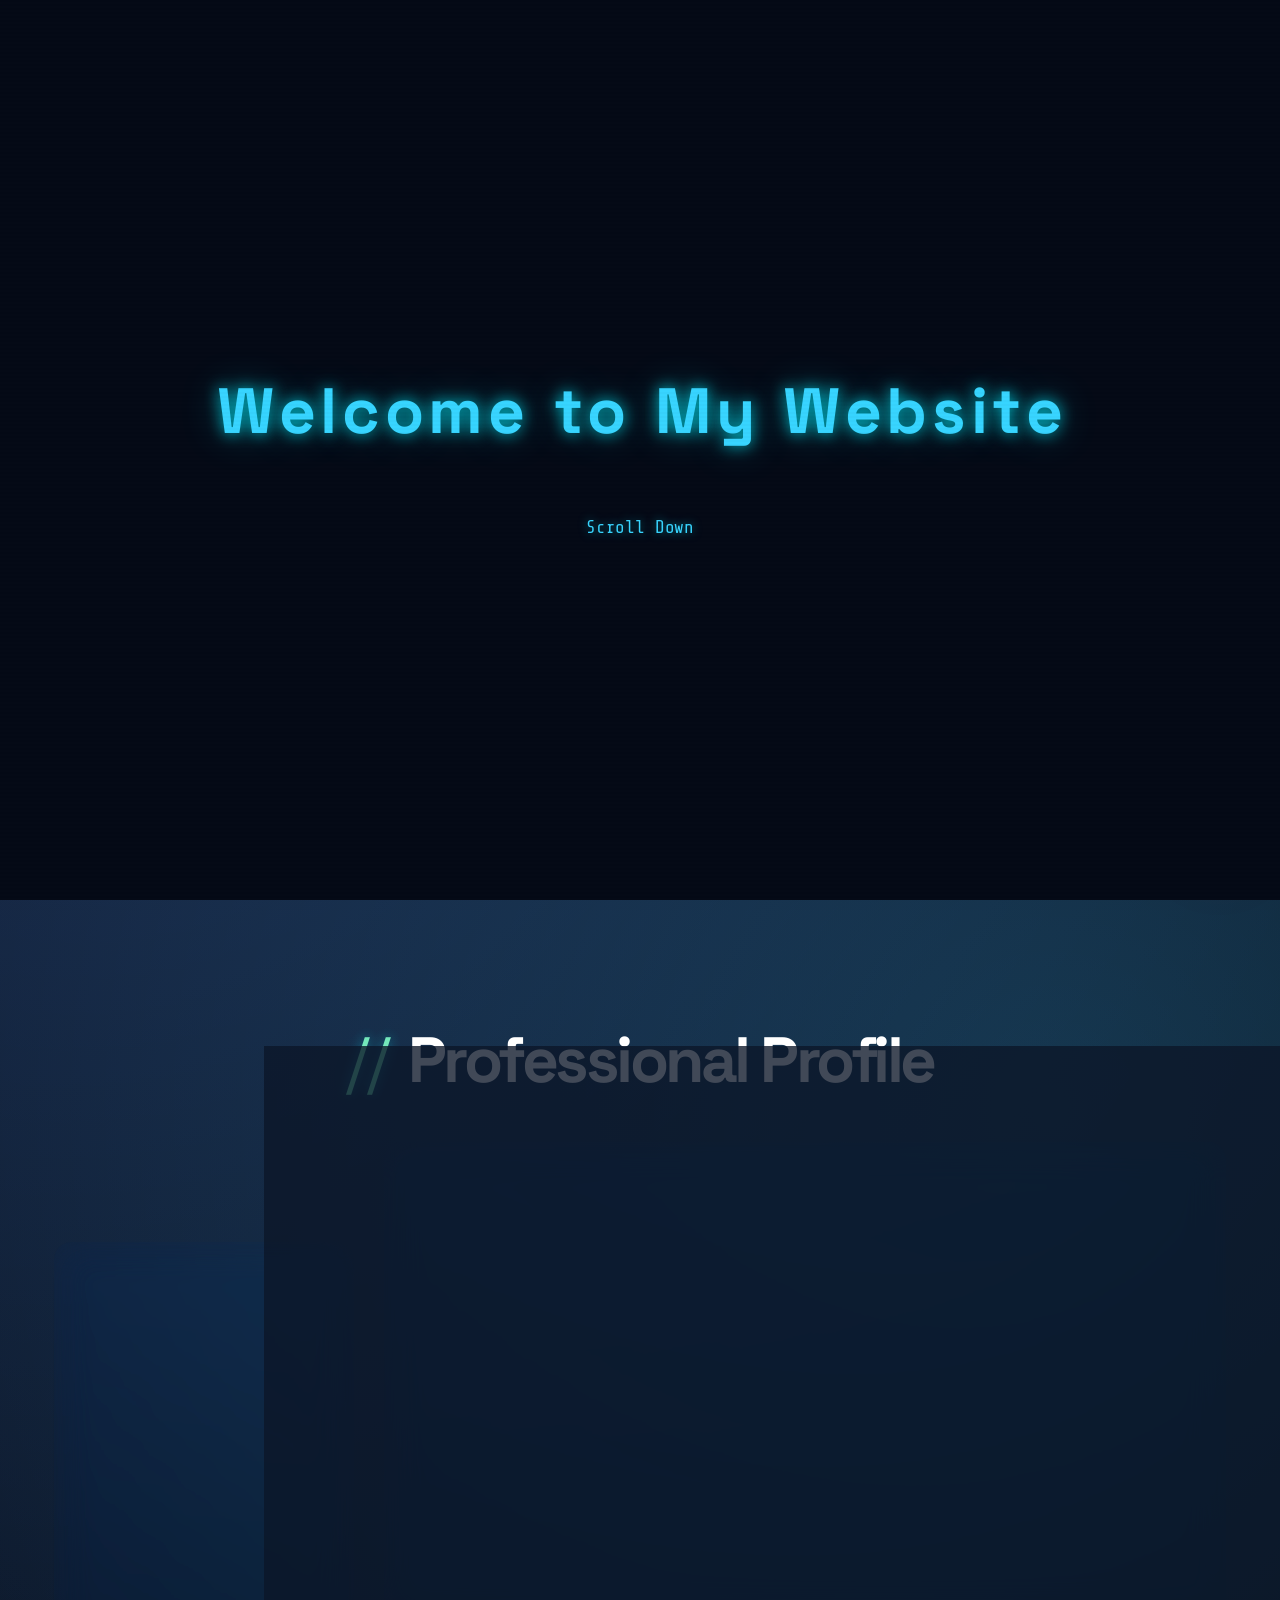
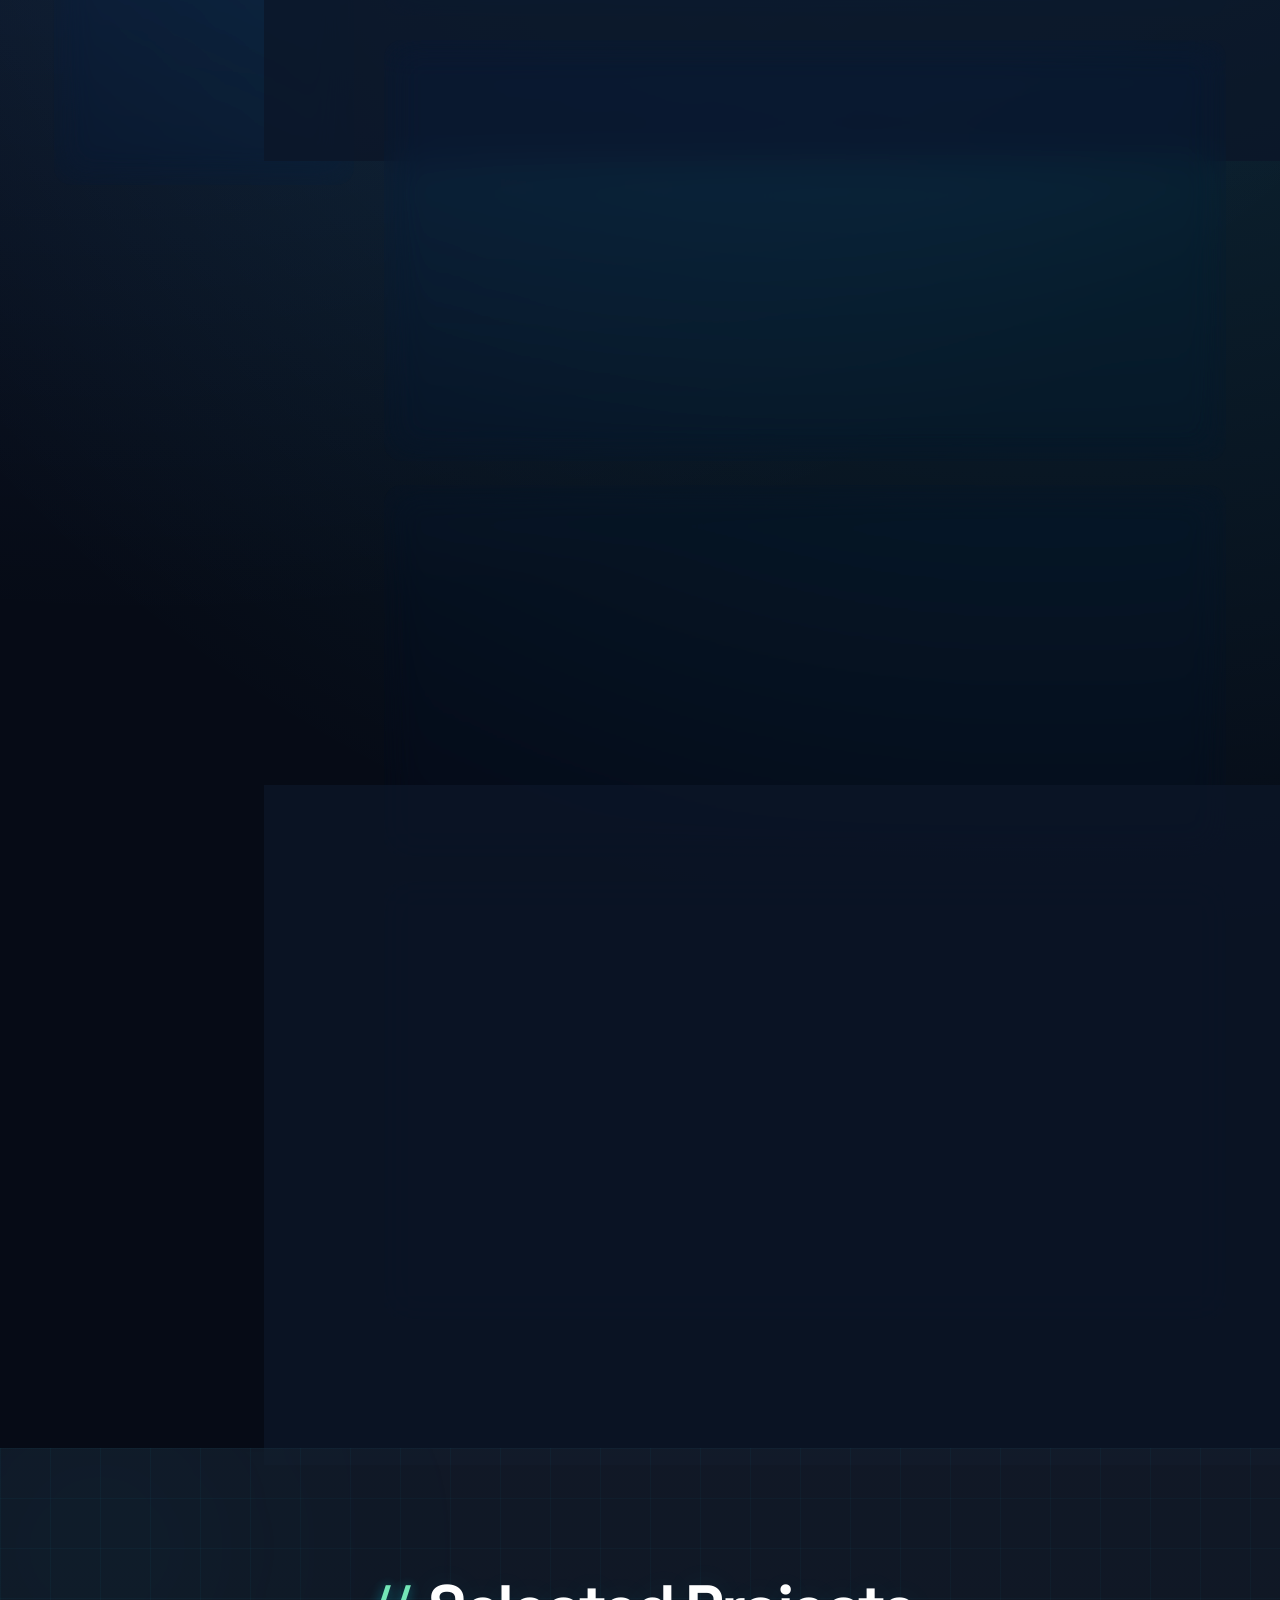
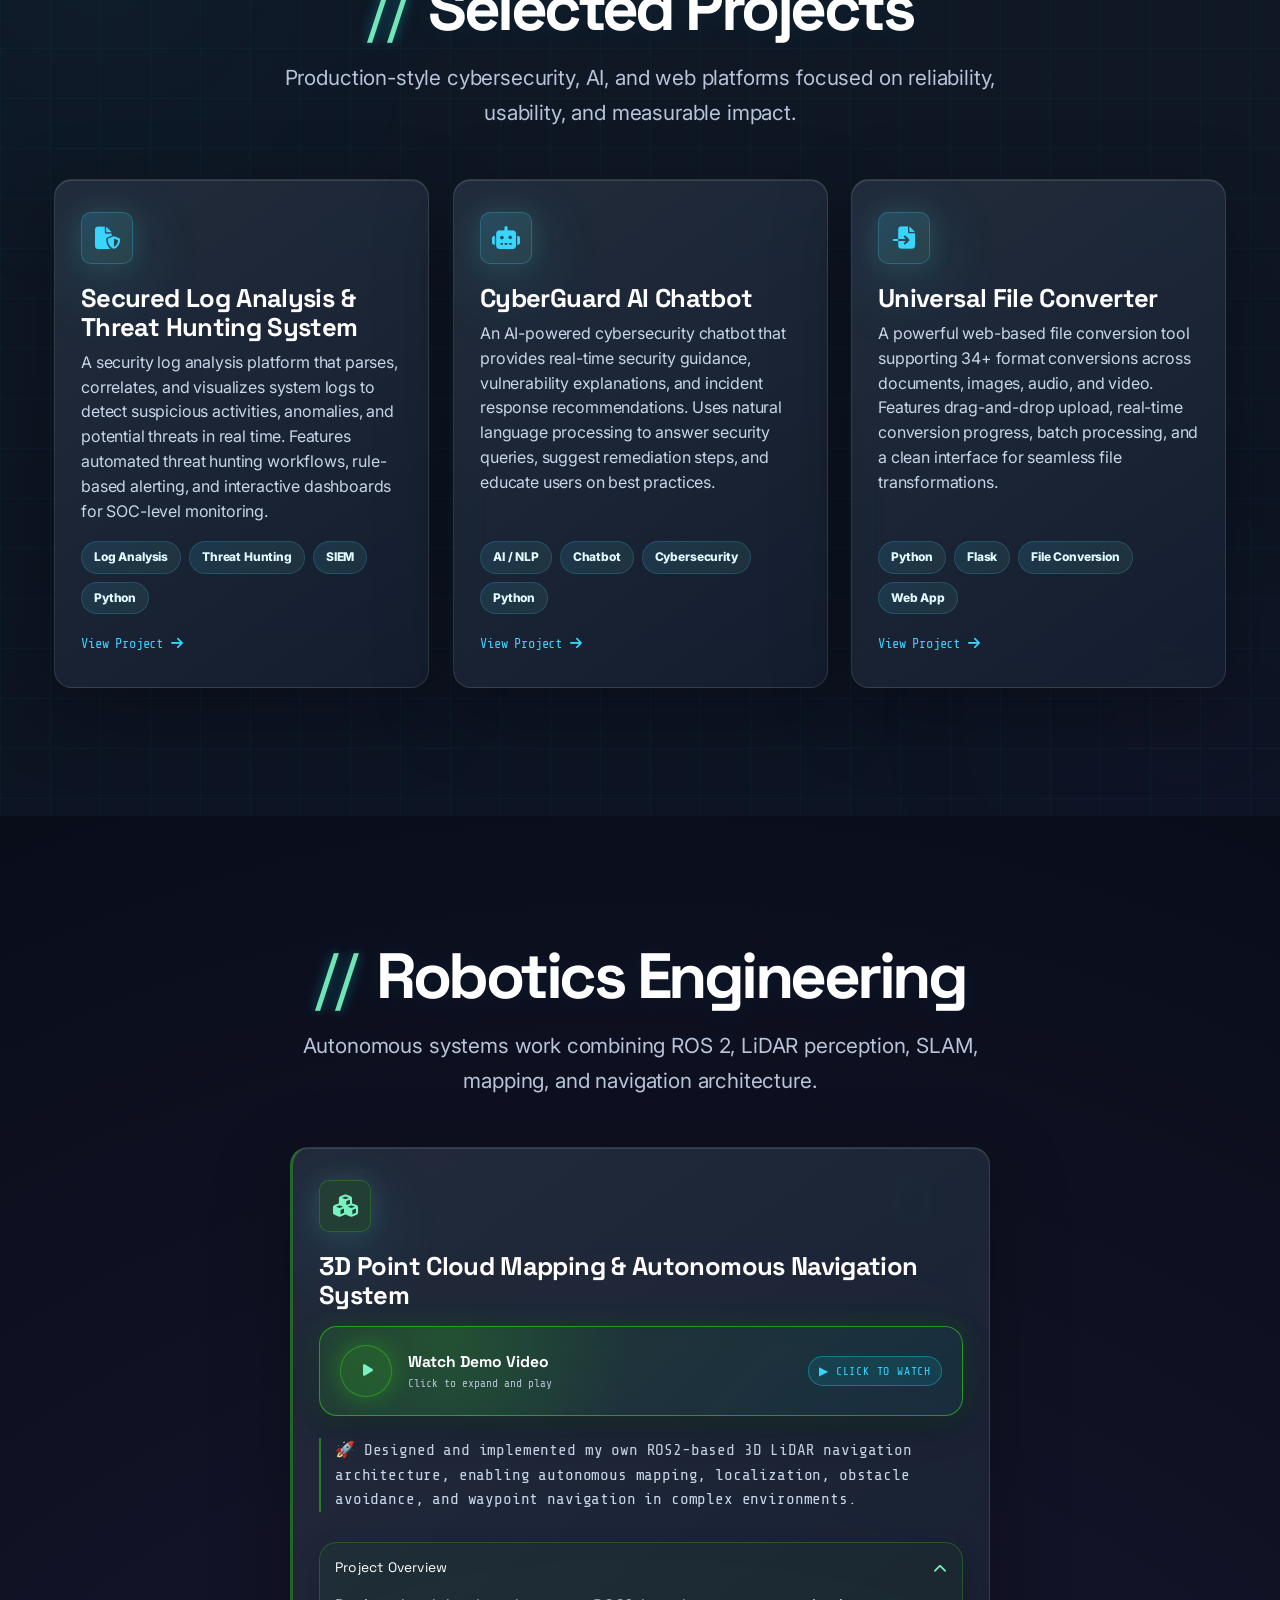
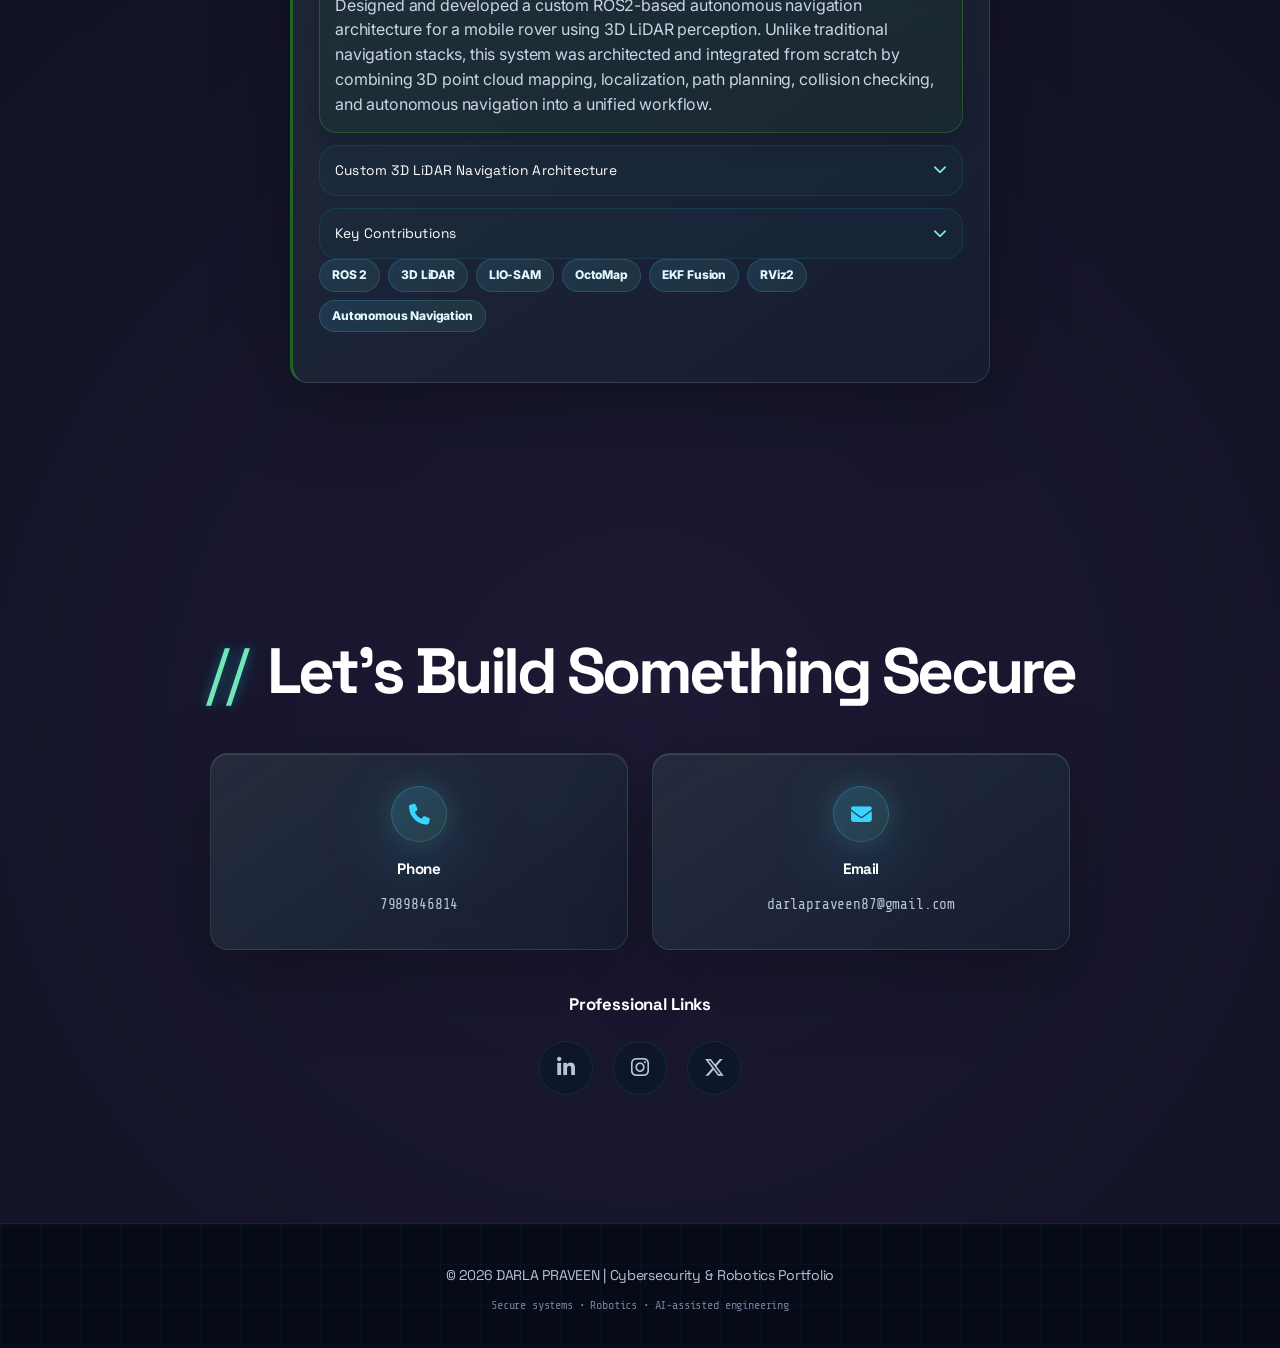
==== commit 10a6dd1d: "Refine hero title for professional positioning" ====
--- a/index.html
+++ b/index.html
@@ -3,8 +3,8 @@
 <head>
   <meta charset="UTF-8" />
   <meta name="viewport" content="width=device-width, initial-scale=1.0" />
-  <title>DARLA PRAVEEN | Cybersecurity & Robotics Engineer</title>
-  <meta name="description" content="Professional portfolio of DARLA PRAVEEN — Cybersecurity, Robotics, ROS 2, SLAM, AI tools, and secure web systems." />
+  <title>DARLA PRAVEEN | Cybersecurity, Robotics & AI Portfolio</title>
+  <meta name="description" content="Cybersecurity, robotics, ROS 2, SLAM, AI tools, and secure web engineering portfolio by DARLA PRAVEEN." />
   <link rel="preconnect" href="https://fonts.googleapis.com" />
   <link rel="preconnect" href="https://fonts.gstatic.com" crossorigin />
   <link href="https://fonts.googleapis.com/css2?family=Inter:wght@400;500;600;700;800;900&family=Space+Grotesk:wght@500;600;700;800&family=Share+Tech+Mono&display=swap" rel="stylesheet" />
@@ -53,8 +53,8 @@
     <canvas id="matrixCanvas"></canvas>
     <div class="hero-overlay"></div>
     <div class="hero-content">
-      <p class="hero-tag">Cybersecurity • Robotics • Secure Engineering</p>
-      <h1 class="hero-title glitch" data-text="Building Secure Digital & Autonomous Systems">Building Secure Digital & Autonomous Systems</h1>
+      <p class="hero-tag">Portfolio 2026 • Cybersecurity • Robotics • AI Systems</p>
+      <h1 class="hero-title glitch" data-text="Cybersecurity, Robotics & AI Engineering Portfolio">Cybersecurity, Robotics & AI Engineering Portfolio</h1>
       <p class="hero-subtitle" id="typedText"></p>
       <div class="hero-cta">
         <a href="#projects" class="btn btn-primary"><i class="fas fa-briefcase"></i> Explore Work</a>
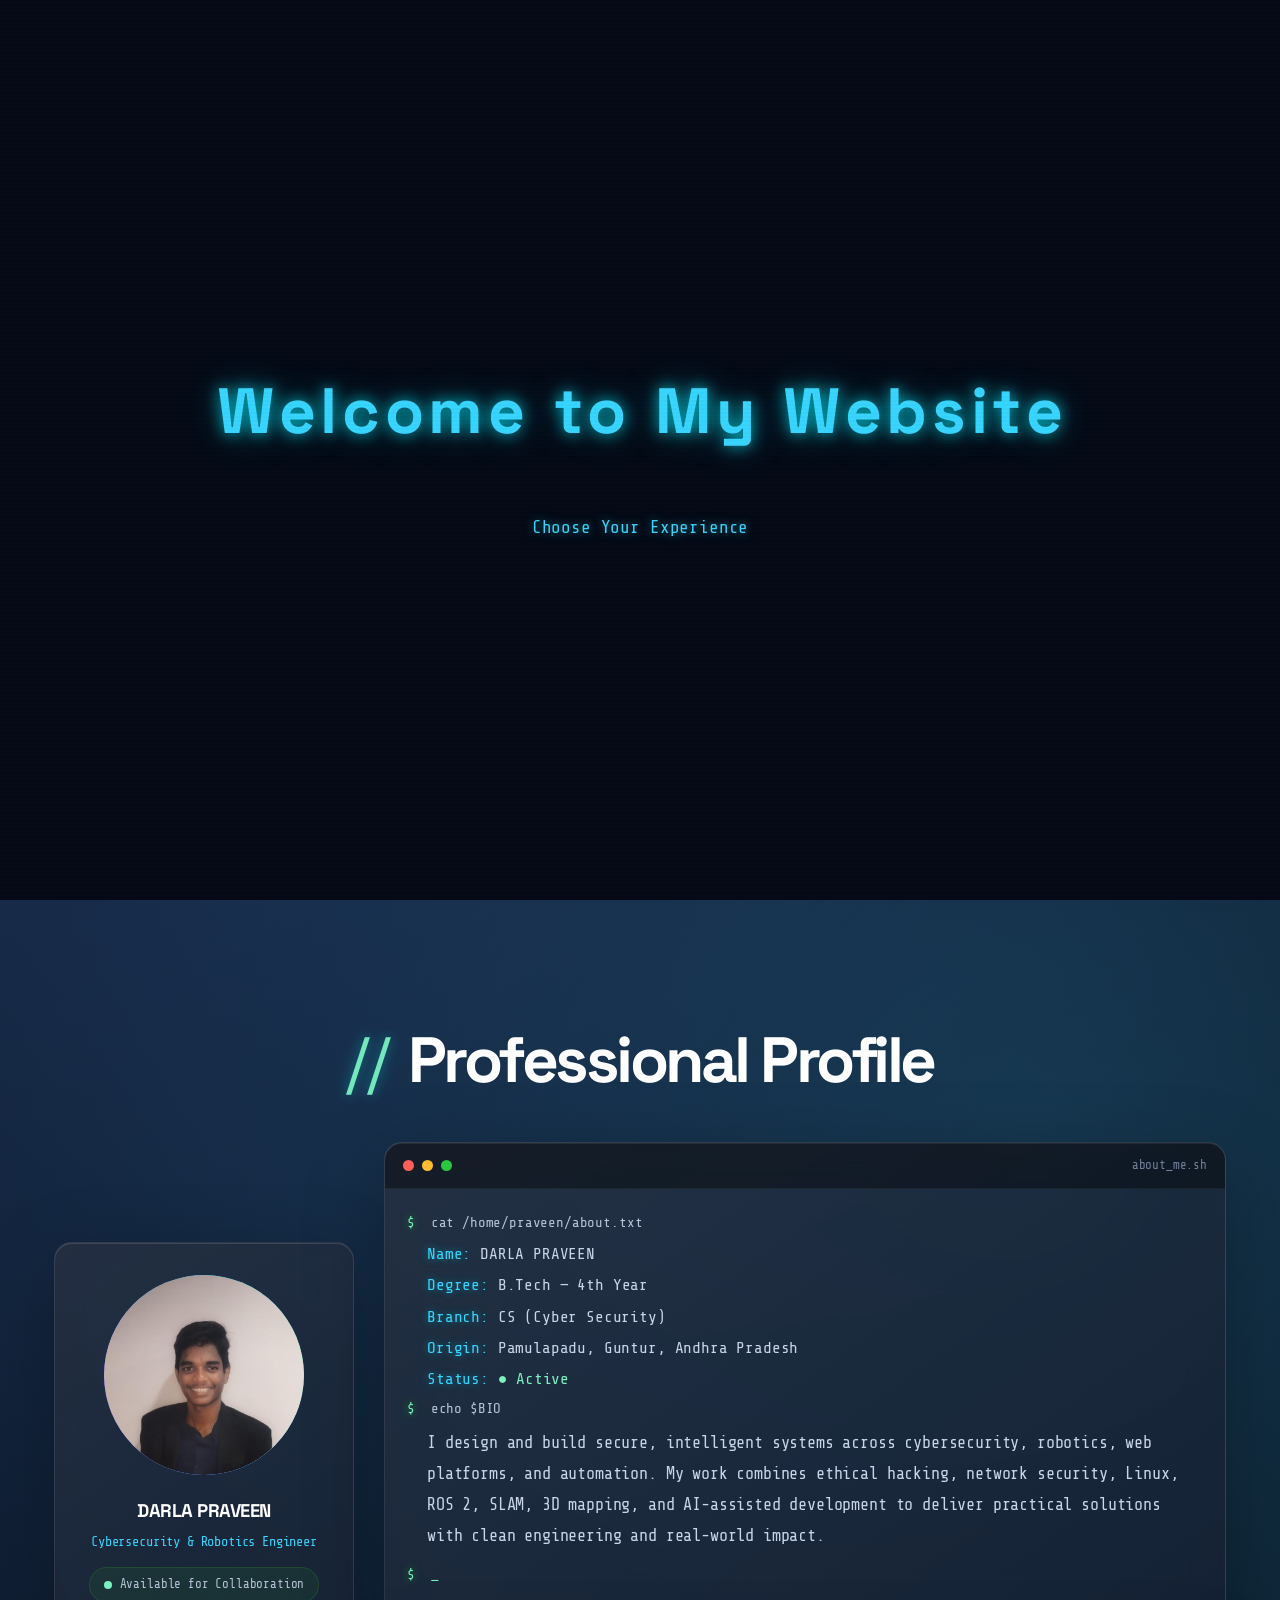
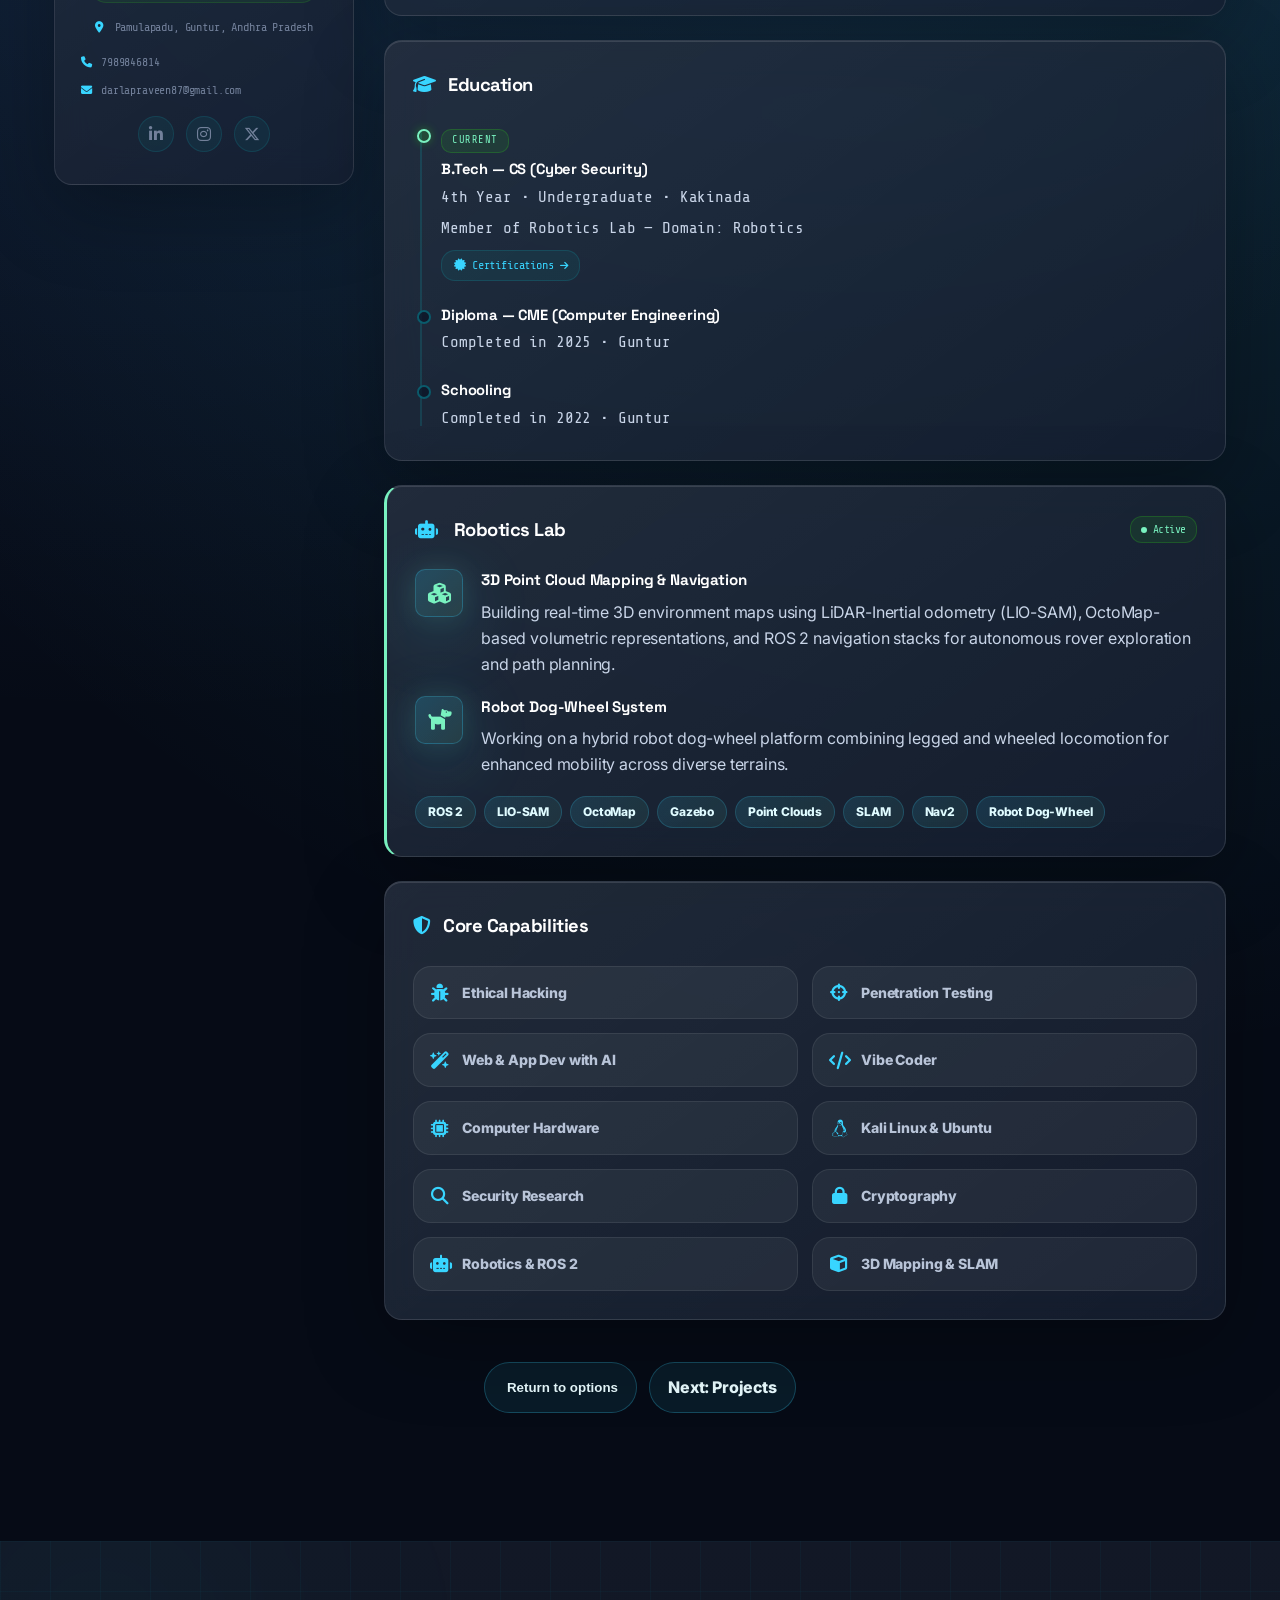
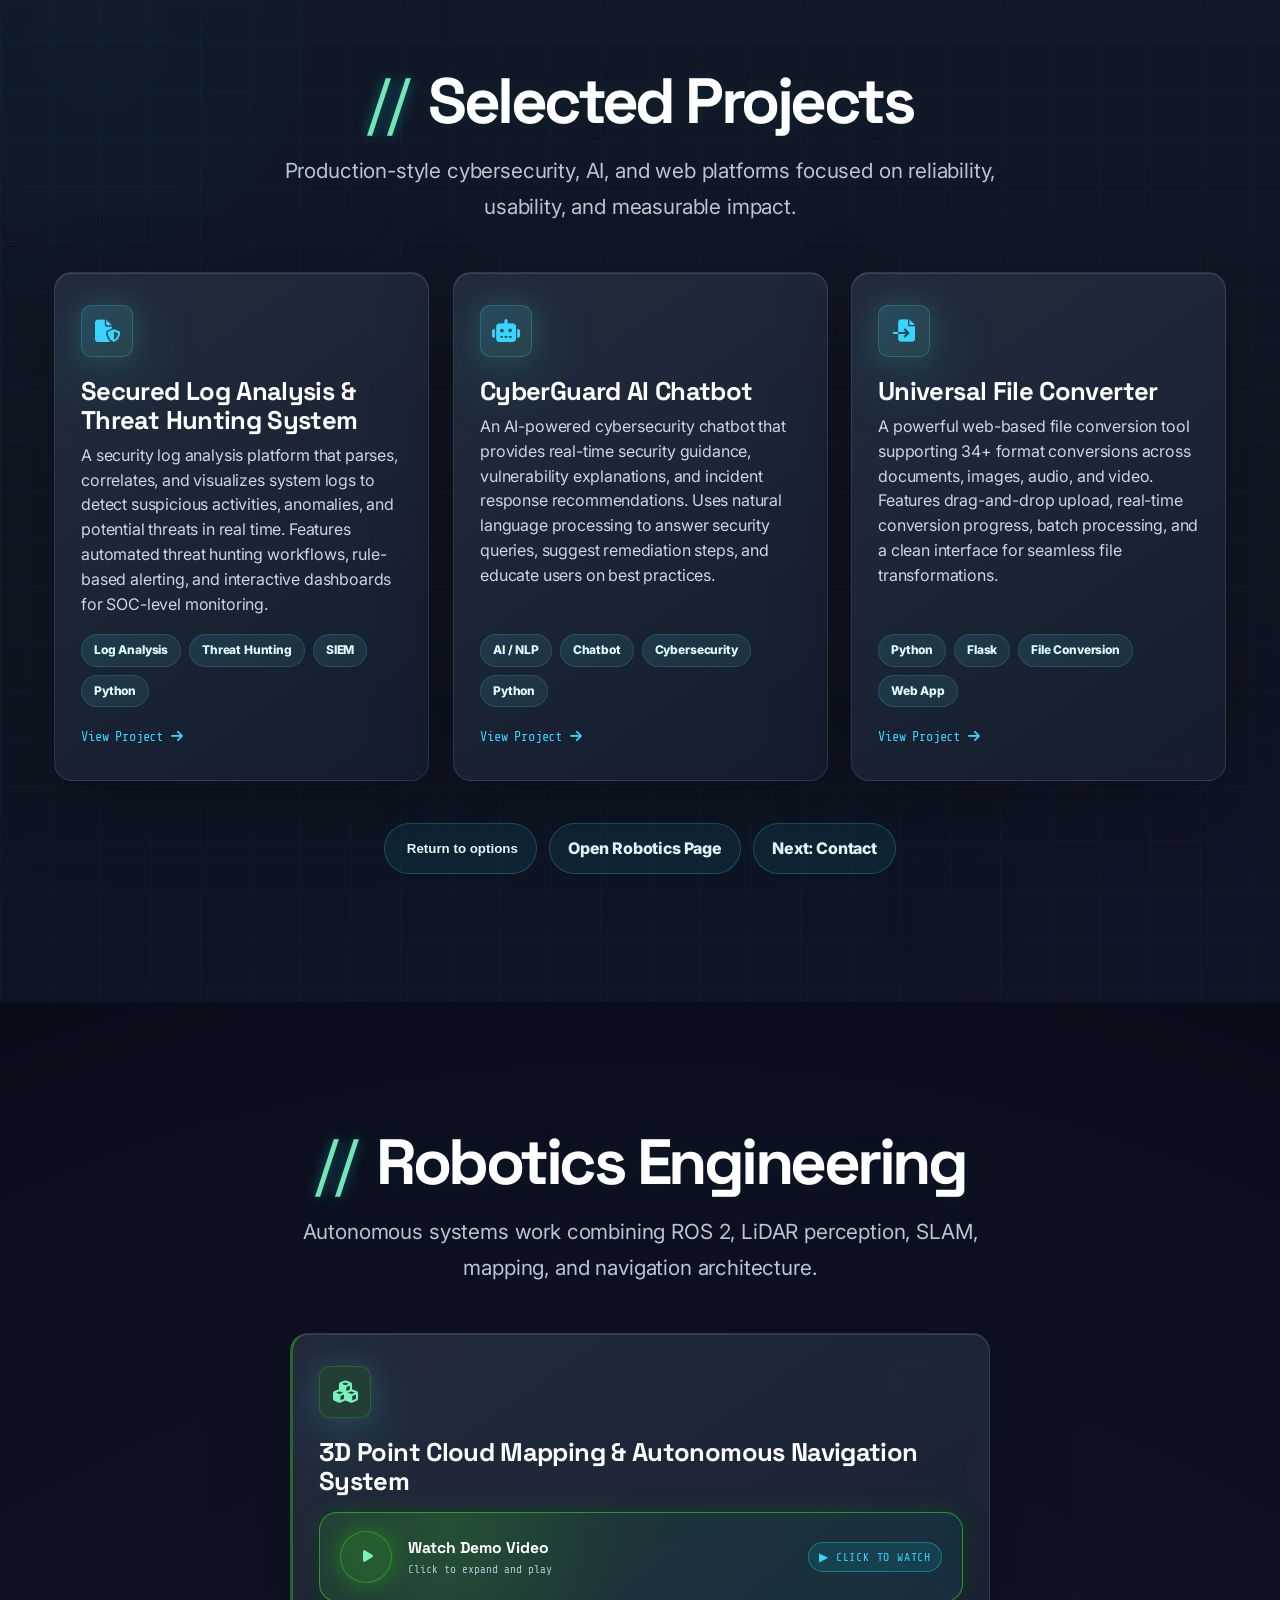
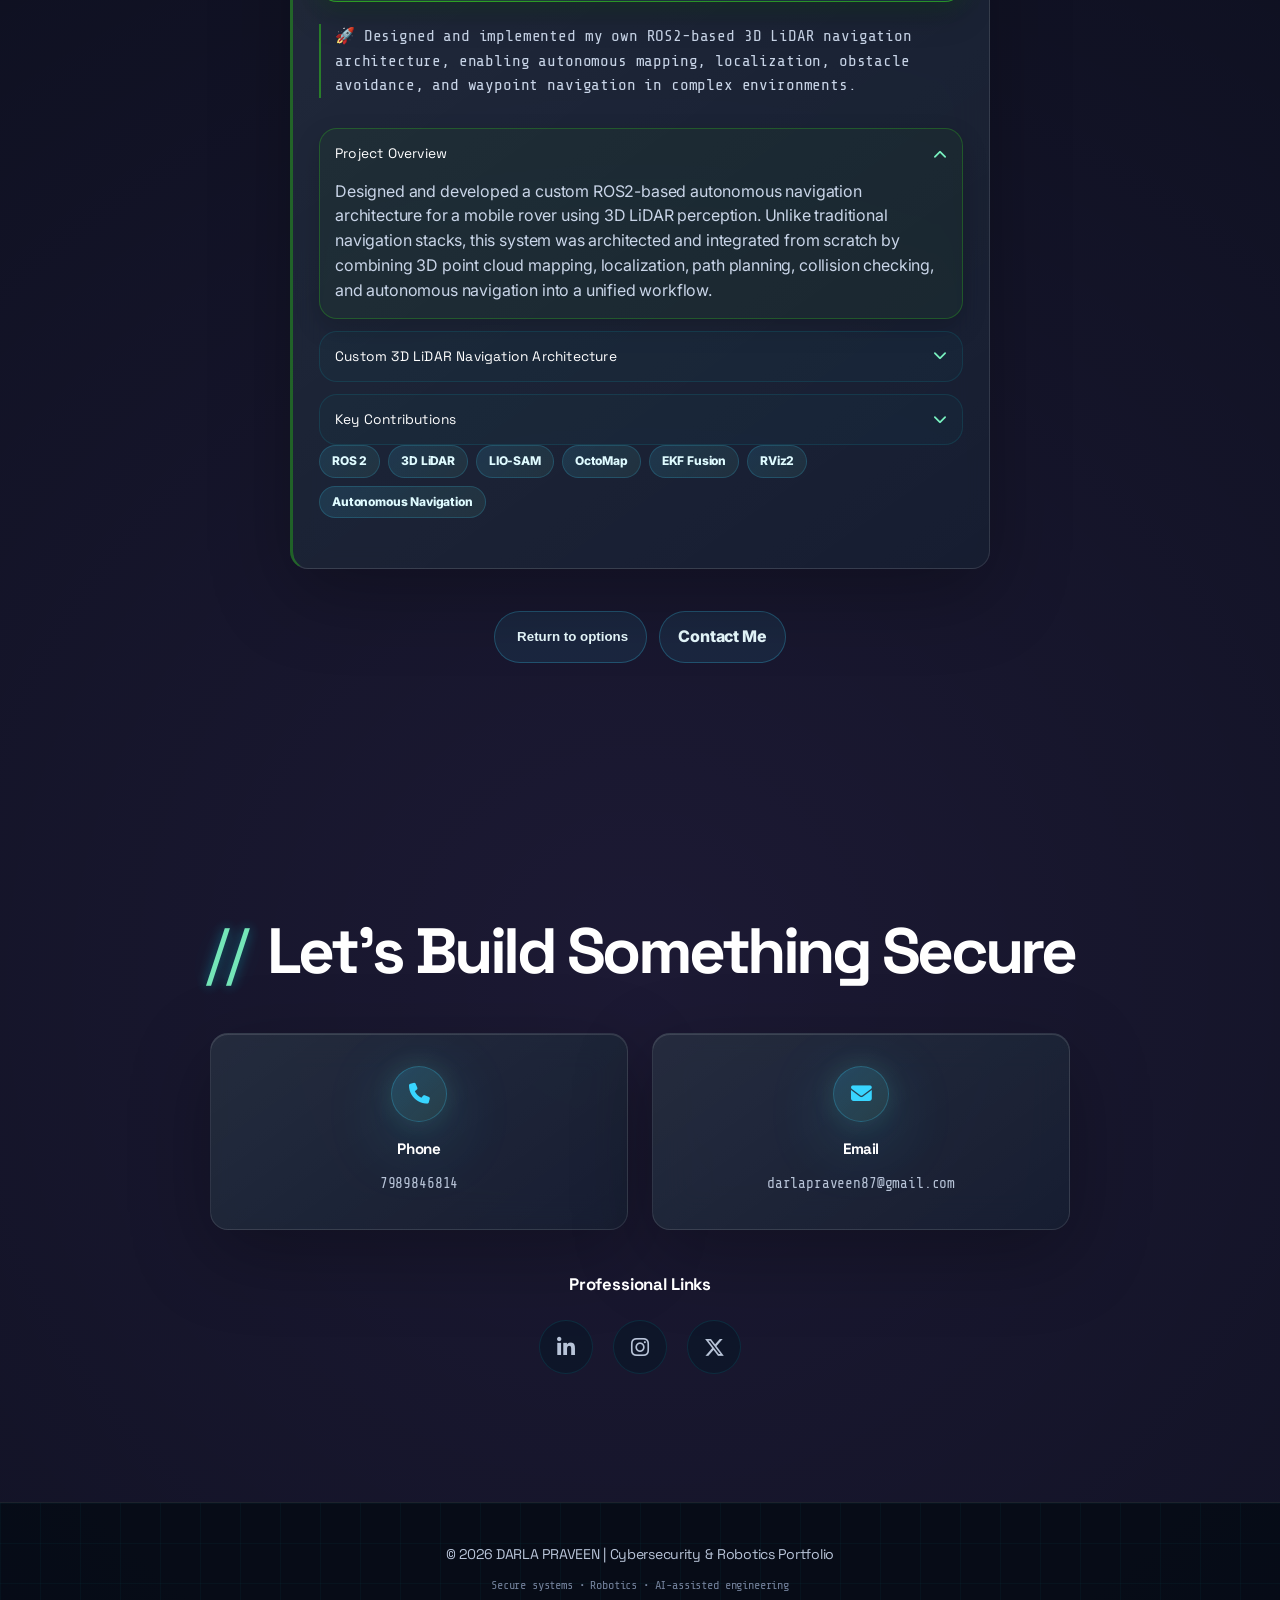
==== commit 01d2ea0e: "Add interactive portfolio portal and robotics domain page" ====
--- a/index.html
+++ b/index.html
@@ -27,7 +27,23 @@
           <span class="welcome-space"></span>
           <span class="welcome-word">W</span><span class="welcome-word">e</span><span class="welcome-word">b</span><span class="welcome-word">s</span><span class="welcome-word">i</span><span class="welcome-word">t</span><span class="welcome-word">e</span>
         </div>
-        <div class="scroll-hint" id="scrollHint">Scroll Down</div>
+        <div class="scroll-hint" id="scrollHint">Choose Your Experience</div>
+    </div>
+  </div>
+
+  <div class="experience-portal" id="experiencePortal" aria-hidden="true" role="dialog" aria-label="Choose portfolio section">
+    <div class="portal-backdrop"></div>
+    <div class="portal-panel">
+      <p class="portal-eyebrow">Welcome to my professional workspace</p>
+      <h2>What would you like to explore?</h2>
+      <p class="portal-copy">Select one path. After each section, navigation buttons will help you continue without a routine scroll-only experience.</p>
+      <div class="portal-actions">
+        <button class="portal-btn" data-target="#about"><i class="fas fa-user-tie"></i><span>Profile</span><small>About, education, skills</small></button>
+        <button class="portal-btn" data-target="#projects"><i class="fas fa-layer-group"></i><span>Projects</span><small>Cybersecurity and web systems</small></button>
+        <a class="portal-btn portal-btn-feature" href="robotics.html"><i class="fas fa-robot"></i><span>Robotics</span><small>Separate premium domain page</small></a>
+        <button class="portal-btn" data-target="#projects"><i class="fas fa-shield-halved"></i><span>Cybersecurity</span><small>Security platforms and tools</small></button>
+        <button class="portal-btn" data-target="#contact"><i class="fas fa-address-card"></i><span>Contact</span><small>Phone, email, LinkedIn</small></button>
+      </div>
     </div>
   </div>
 
@@ -43,7 +59,7 @@
       <li><a href="#home" class="nav-link active">Home</a></li>
       <li><a href="#about" class="nav-link">About</a></li>
       <li><a href="#projects" class="nav-link">Projects</a></li>
-      <li><a href="#robotics" class="nav-link">Robotics</a></li>
+      <li><a href="robotics.html" class="nav-link">Robotics</a></li>
       <li><a href="#contact" class="nav-link">Contact</a></li>
     </ul>
   </nav>
@@ -54,7 +70,7 @@
     <div class="hero-overlay"></div>
     <div class="hero-content">
       <p class="hero-tag">Portfolio 2026 • Cybersecurity • Robotics • AI Systems</p>
-      <h1 class="hero-title glitch" data-text="Cybersecurity, Robotics & AI Engineering Portfolio">Cybersecurity, Robotics & AI Engineering Portfolio</h1>
+      <h1 class="hero-title glitch" data-text="Cybersecurity, Robotics & AI Engineering">Cybersecurity, Robotics & AI Engineering</h1>
       <p class="hero-subtitle" id="typedText"></p>
       <div class="hero-cta">
         <a href="#projects" class="btn btn-primary"><i class="fas fa-briefcase"></i> Explore Work</a>
@@ -232,6 +248,10 @@
           </div>
 
         </div>
+      </div>
+      <div class="section-next-actions">
+        <button class="mini-return-btn" data-open-portal><i class="fas fa-grid-2"></i> Return to options</button>
+        <a class="mini-return-btn" href="#projects">Next: Projects</a>
       </div>
     </div>
   </section>
@@ -285,6 +305,11 @@
           </div>
           <span class="project-link">View Project <i class="fas fa-arrow-right"></i></span>
         </a>
+      </div>
+      <div class="section-next-actions">
+        <button class="mini-return-btn" data-open-portal><i class="fas fa-grid-2"></i> Return to options</button>
+        <a class="mini-return-btn" href="robotics.html">Open Robotics Page</a>
+        <a class="mini-return-btn" href="#contact">Next: Contact</a>
       </div>
     </div>
   </section>
@@ -347,6 +372,10 @@
           </div>
         </article>
       </div>
+      <div class="section-next-actions">
+        <button class="mini-return-btn" data-open-portal><i class="fas fa-grid-2"></i> Return to options</button>
+        <a class="mini-return-btn" href="#contact">Contact Me</a>
+      </div>
     </div>
   </section>
 
--- a/style.css
+++ b/style.css
@@ -2833,3 +2833,50 @@
   .btn { width: 100%; justify-content: center; }
   .section-title { font-size: clamp(2.2rem, 12vw, 3.4rem); }
 }
+
+/* ---------- EXPERIENCE PORTAL FLOW ---------- */
+.experience-portal {
+  position: fixed;
+  inset: 0;
+  z-index: 5000;
+  display: grid;
+  place-items: center;
+  padding: 24px;
+  opacity: 0;
+  visibility: hidden;
+  pointer-events: none;
+  transition: opacity .55s ease, visibility .55s ease;
+}
+.experience-portal.show { opacity: 1; visibility: visible; pointer-events: auto; }
+.portal-backdrop { position: absolute; inset: 0; background: rgba(3, 8, 18, .72); backdrop-filter: blur(18px); }
+.portal-panel {
+  position: relative;
+  width: min(980px, 100%);
+  border: 1px solid rgba(255,255,255,.16);
+  border-radius: 34px;
+  padding: clamp(28px, 5vw, 54px);
+  background: linear-gradient(145deg, rgba(11, 23, 44, .94), rgba(8, 13, 28, .92));
+  box-shadow: 0 50px 160px rgba(0,0,0,.52), inset 0 1px 0 rgba(255,255,255,.16);
+  overflow: hidden;
+}
+.portal-panel::before { content:''; position:absolute; inset:-40%; background: conic-gradient(from 180deg, transparent, rgba(56,213,255,.22), transparent, rgba(121,242,192,.18), transparent); animation: portalSpin 10s linear infinite; opacity:.55; }
+.portal-panel > * { position: relative; z-index: 1; }
+@keyframes portalSpin { to { transform: rotate(360deg); } }
+.portal-eyebrow { color: var(--neon-green); font-weight: 900; text-transform: uppercase; letter-spacing: .18em; font-size: .82rem; }
+.portal-panel h2 { font-family: var(--font-display); font-size: clamp(2rem, 5vw, 4.2rem); line-height: 1; letter-spacing: -.06em; margin: 12px 0; }
+.portal-copy { color: var(--text-secondary); max-width: 760px; font-size: 1.08rem; }
+.portal-actions { display:grid; grid-template-columns: repeat(5, 1fr); gap: 14px; margin-top: 30px; }
+.portal-btn {
+  display:flex; flex-direction:column; gap: 8px; min-height: 154px; padding: 20px; border: 1px solid rgba(255,255,255,.12); border-radius: 22px;
+  background: rgba(255,255,255,.06); color: #fff; cursor:pointer; text-align:left; transition: var(--transition); font-family: var(--font-body);
+}
+.portal-btn:hover { transform: translateY(-8px); border-color: rgba(56,213,255,.45); box-shadow: var(--accent-glow); background: rgba(56,213,255,.10); }
+.portal-btn i { font-size: 1.7rem; color: var(--neon-cyan); }
+.portal-btn span { font-family: var(--font-display); font-size: 1.1rem; font-weight: 800; }
+.portal-btn small { color: var(--text-secondary); line-height: 1.4; }
+.portal-btn-feature { background: linear-gradient(145deg, rgba(56,213,255,.18), rgba(121,242,192,.10)); }
+.section-next-actions { display:flex; justify-content:center; flex-wrap:wrap; gap: 12px; margin-top: 42px; }
+.mini-return-btn { border: 1px solid rgba(56,213,255,.25); background: rgba(56,213,255,.08); color: #e9fbff; border-radius: 999px; padding: 11px 18px; font-weight: 800; cursor:pointer; }
+.mini-return-btn:hover { background: rgba(56,213,255,.18); box-shadow: var(--accent-glow); }
+@media (max-width: 900px) { .portal-actions { grid-template-columns: repeat(2, 1fr); } }
+@media (max-width: 560px) { .portal-actions { grid-template-columns: 1fr; } .portal-btn { min-height: auto; } }
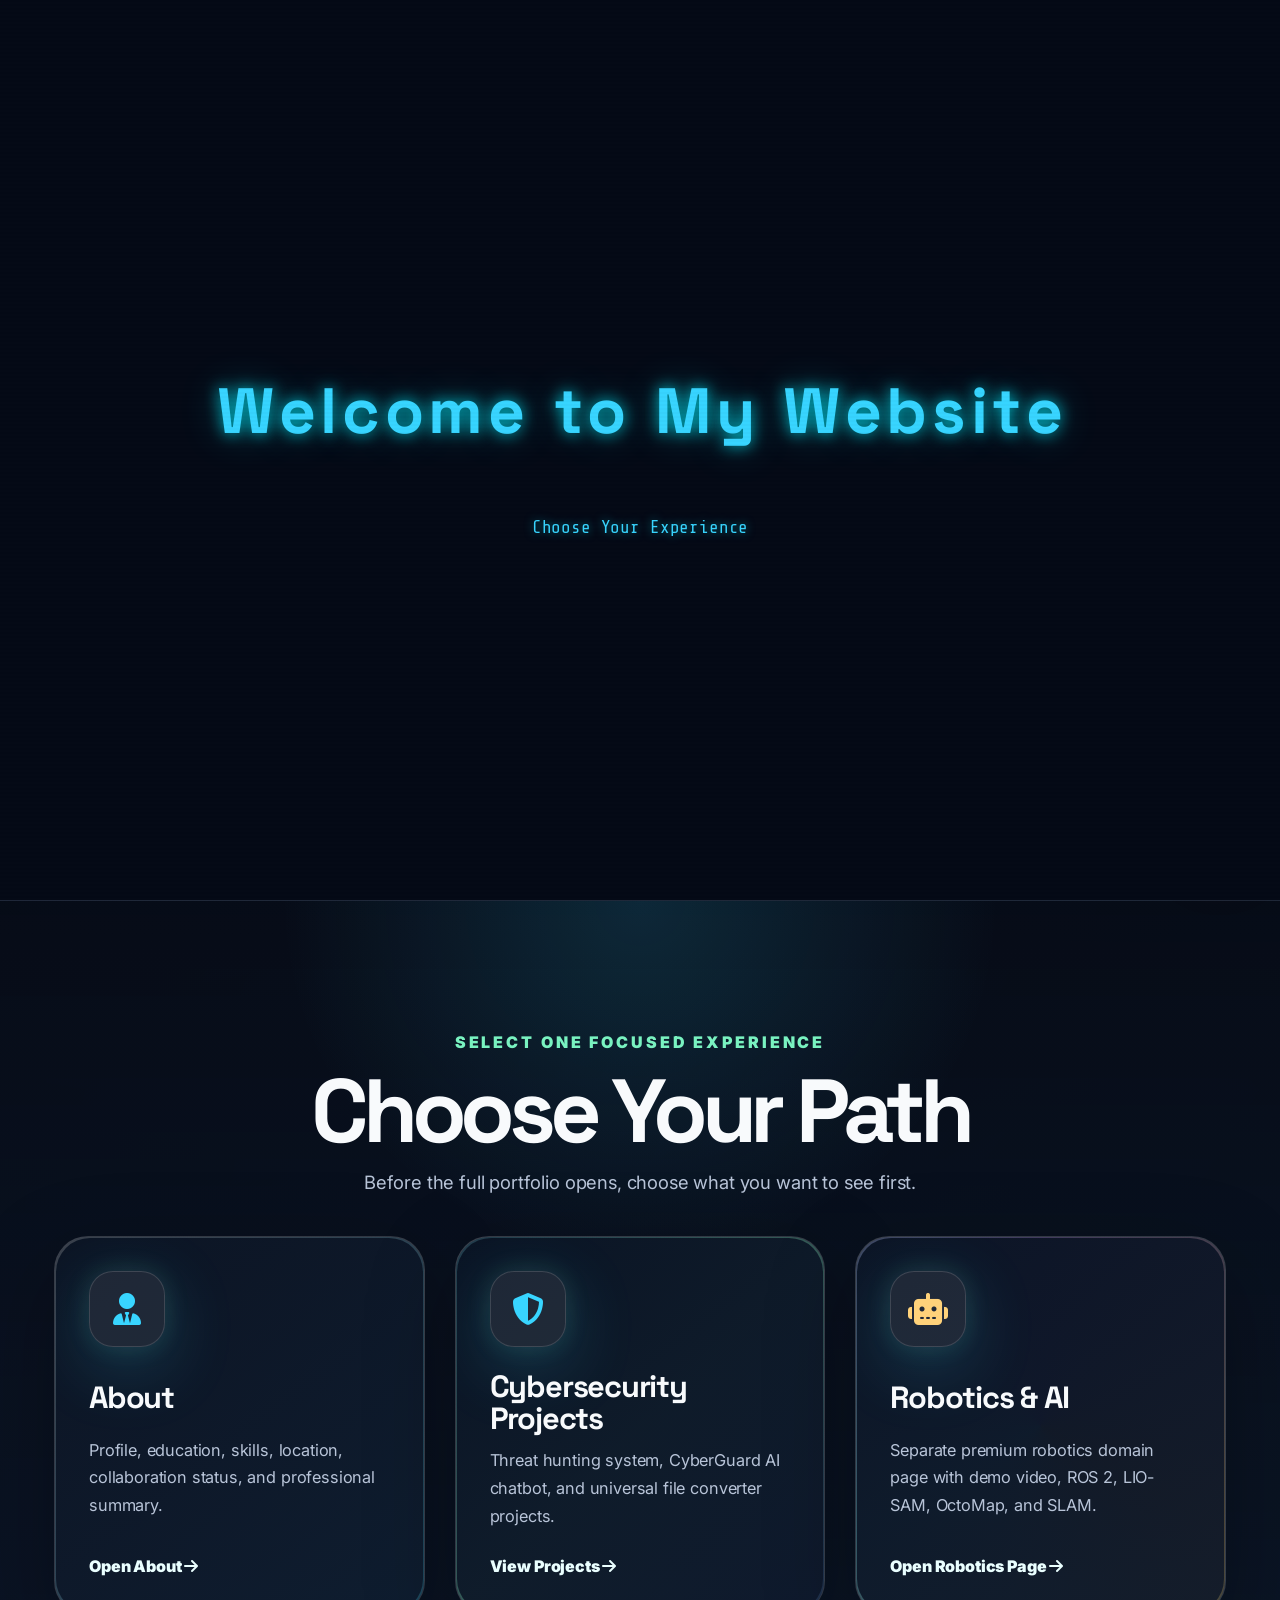
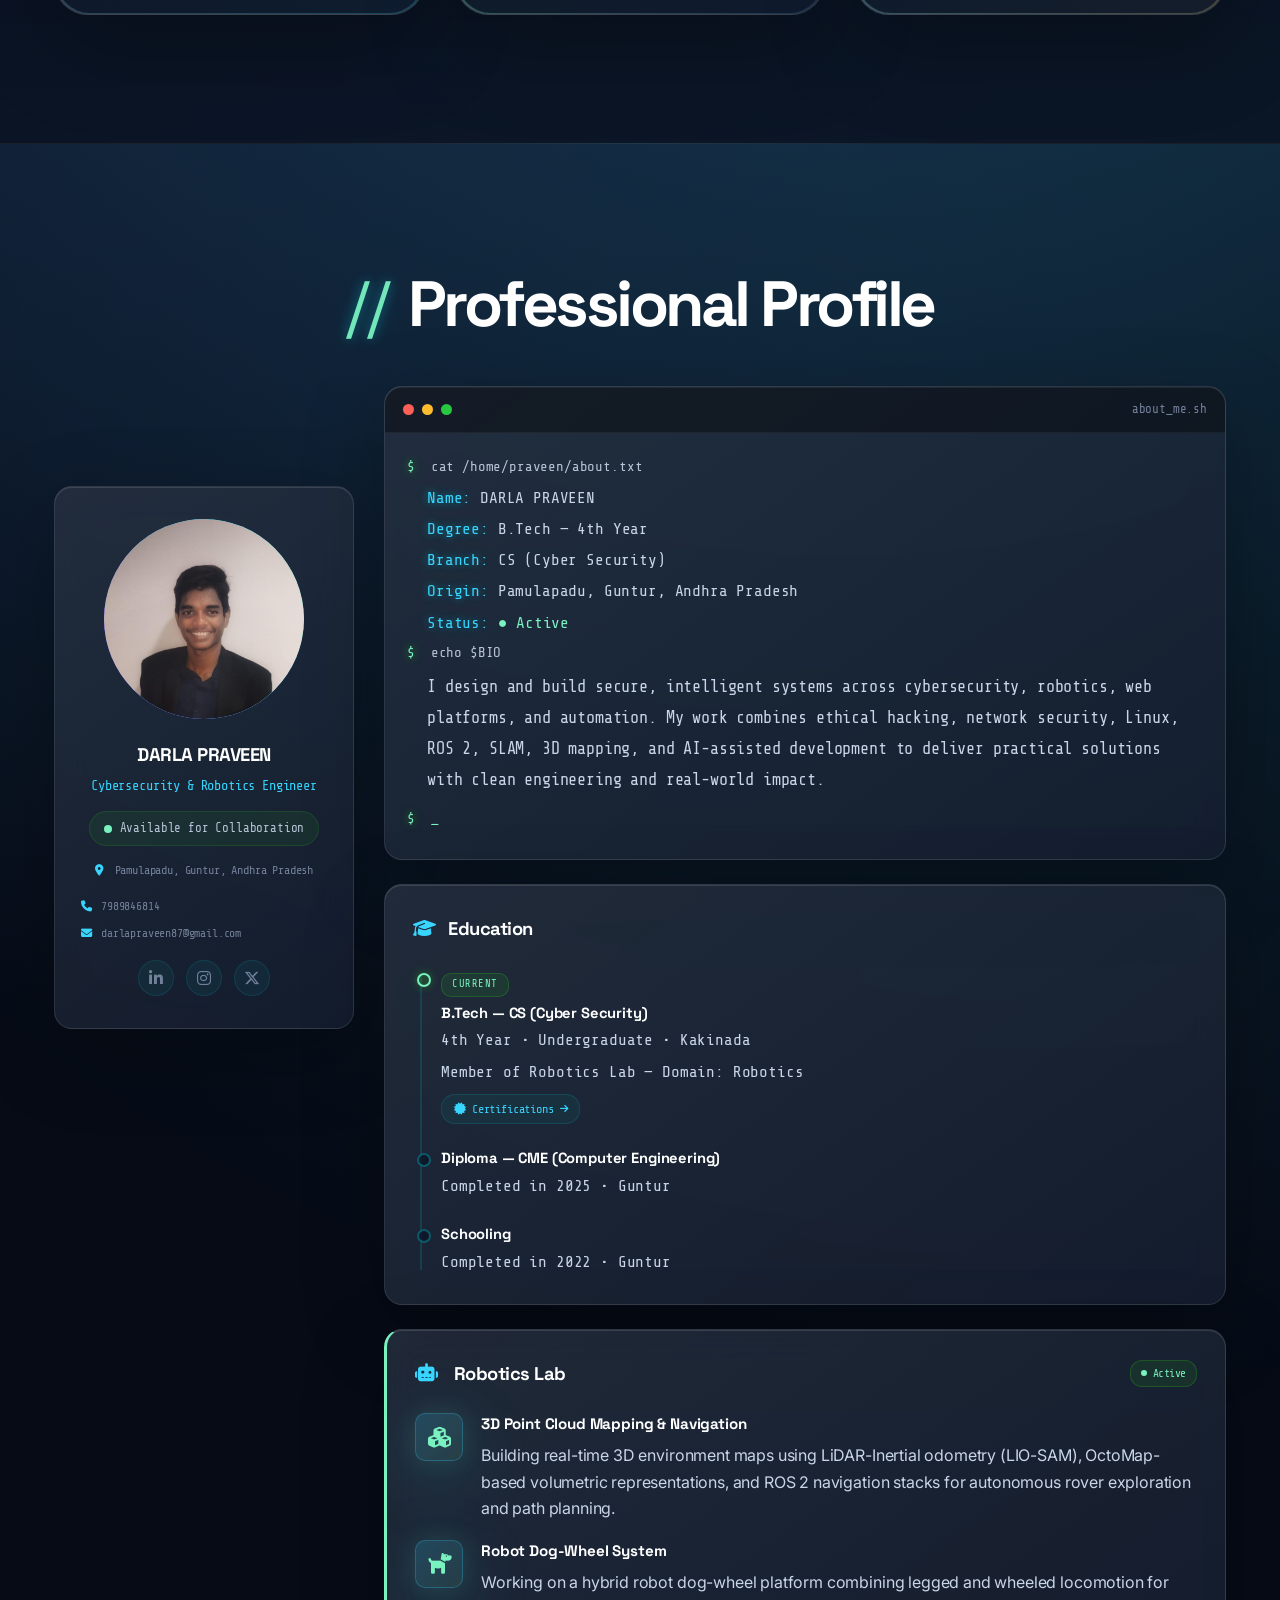
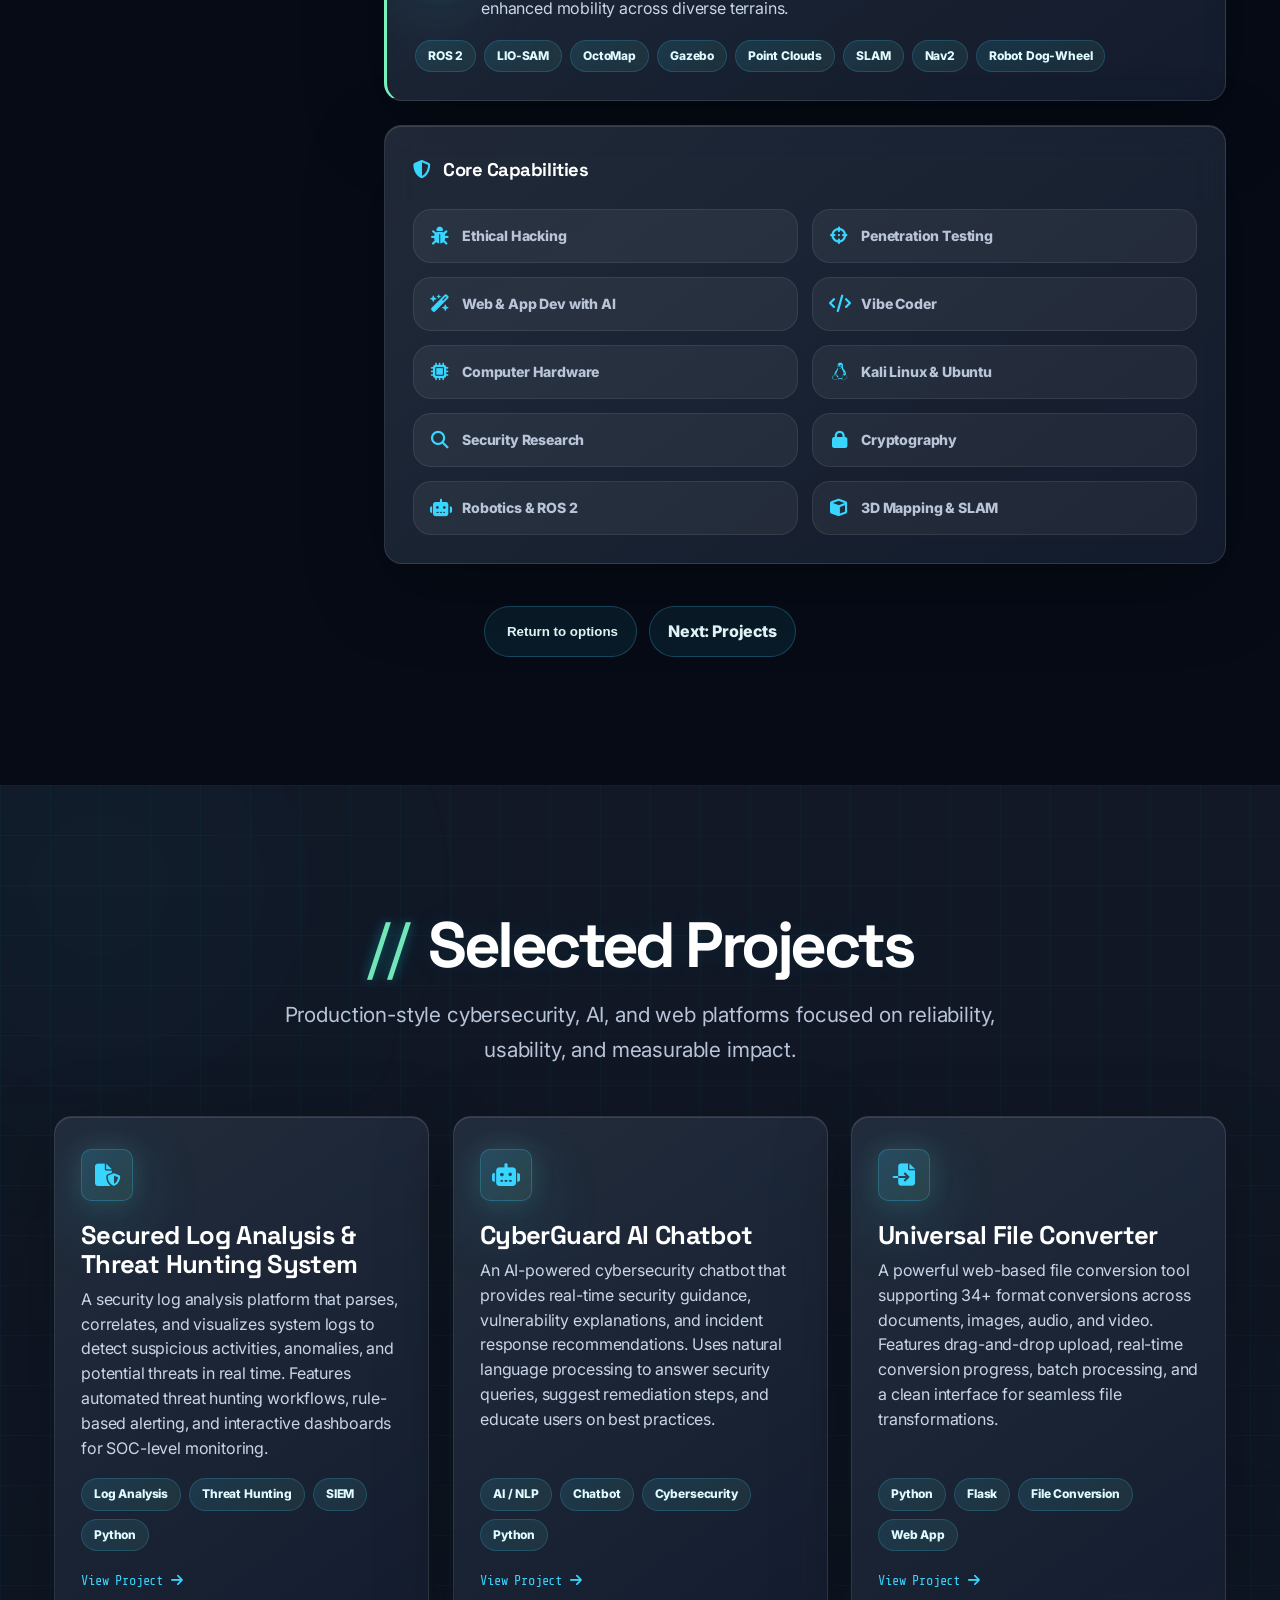
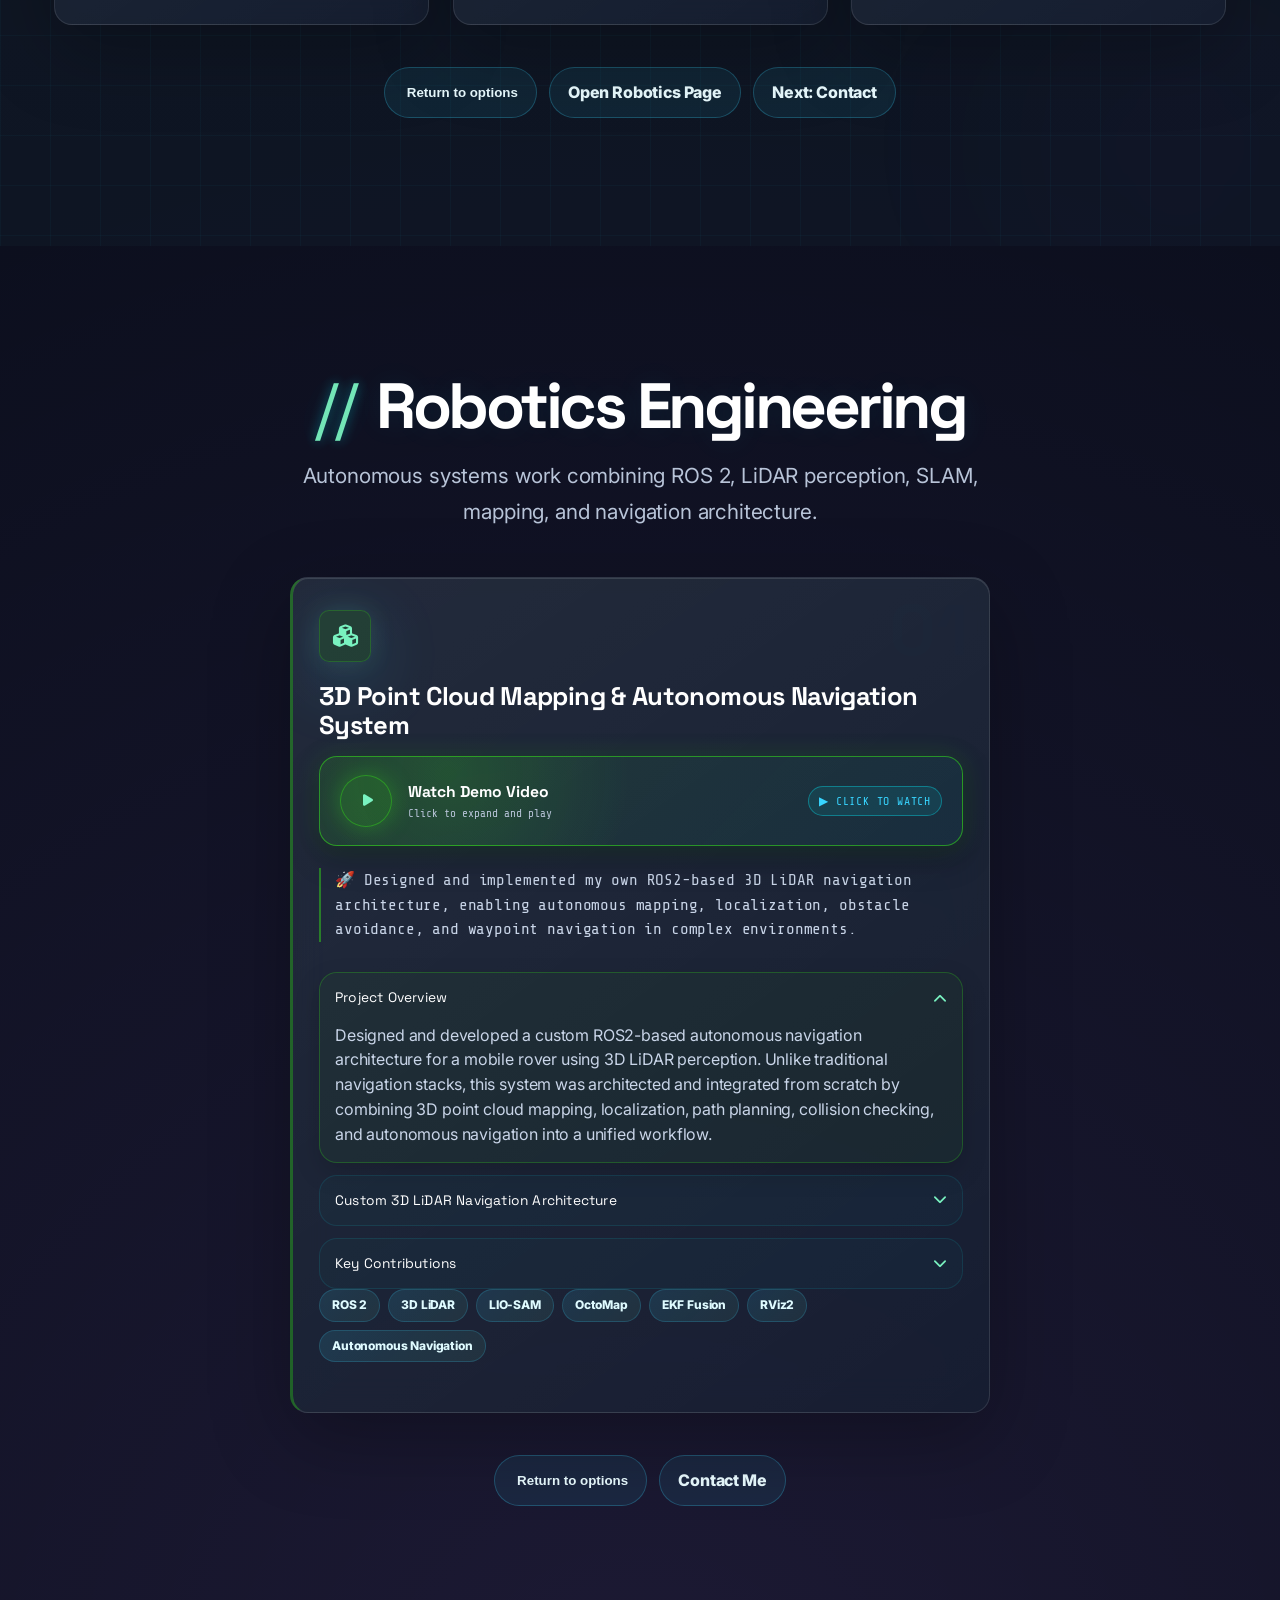
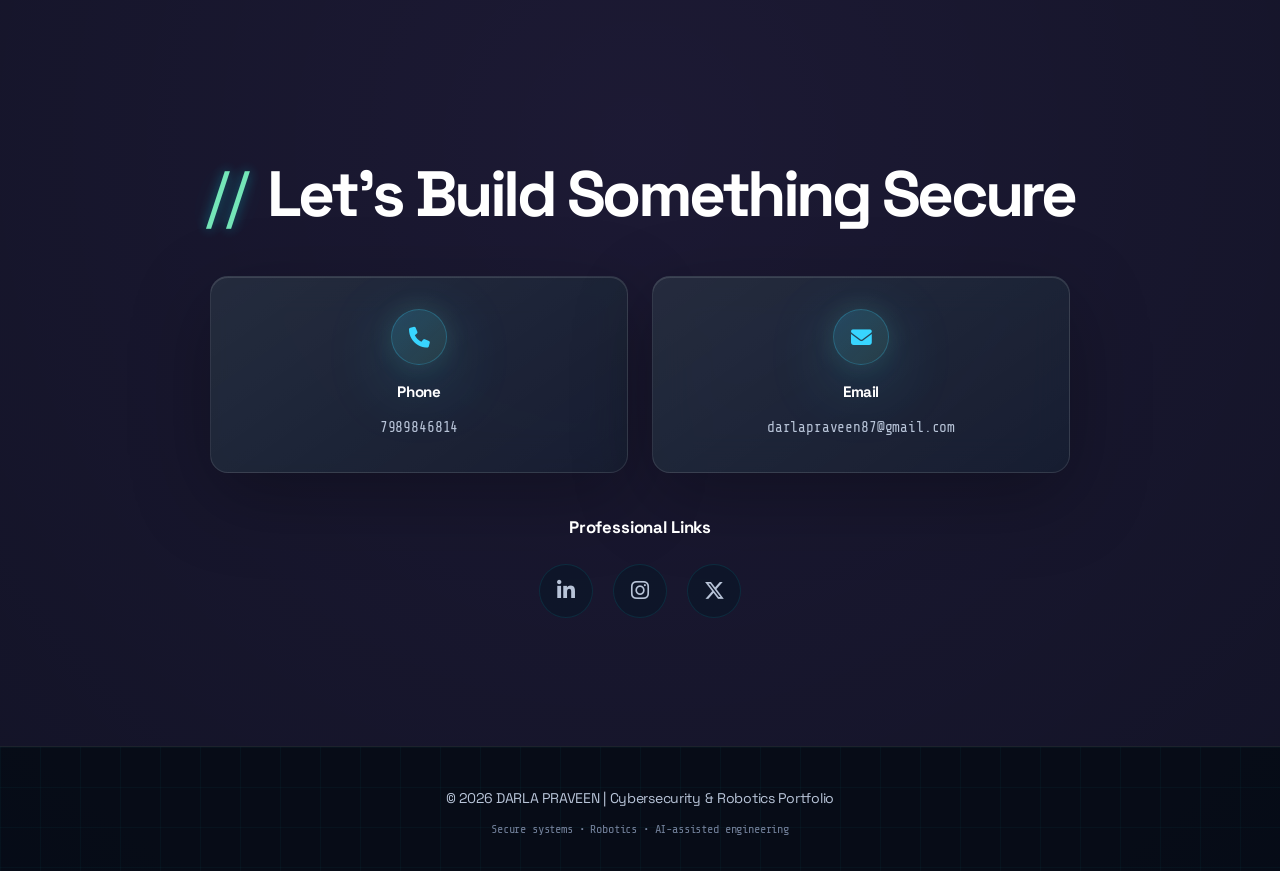
==== commit c255c299: "Replace popup with below-hero path cards" ====
--- a/index.html
+++ b/index.html
@@ -28,22 +28,6 @@
           <span class="welcome-word">W</span><span class="welcome-word">e</span><span class="welcome-word">b</span><span class="welcome-word">s</span><span class="welcome-word">i</span><span class="welcome-word">t</span><span class="welcome-word">e</span>
         </div>
         <div class="scroll-hint" id="scrollHint">Choose Your Experience</div>
-    </div>
-  </div>
-
-  <div class="experience-portal" id="experiencePortal" aria-hidden="true" role="dialog" aria-label="Choose portfolio section">
-    <div class="portal-backdrop"></div>
-    <div class="portal-panel">
-      <p class="portal-eyebrow">Welcome to my professional workspace</p>
-      <h2>What would you like to explore?</h2>
-      <p class="portal-copy">Select one path. After each section, navigation buttons will help you continue without a routine scroll-only experience.</p>
-      <div class="portal-actions">
-        <button class="portal-btn" data-target="#about"><i class="fas fa-user-tie"></i><span>Profile</span><small>About, education, skills</small></button>
-        <button class="portal-btn" data-target="#projects"><i class="fas fa-layer-group"></i><span>Projects</span><small>Cybersecurity and web systems</small></button>
-        <a class="portal-btn portal-btn-feature" href="robotics.html"><i class="fas fa-robot"></i><span>Robotics</span><small>Separate premium domain page</small></a>
-        <button class="portal-btn" data-target="#projects"><i class="fas fa-shield-halved"></i><span>Cybersecurity</span><small>Security platforms and tools</small></button>
-        <button class="portal-btn" data-target="#contact"><i class="fas fa-address-card"></i><span>Contact</span><small>Phone, email, LinkedIn</small></button>
-      </div>
     </div>
   </div>
 
@@ -80,6 +64,35 @@
     <div class="scroll-indicator">
       <span>Scroll Down</span>
       <div class="scroll-arrow"></div>
+    </div>
+  </section>
+
+  <!-- ========== CHOOSE PATH ========== -->
+  <section class="path-section" id="choose-path">
+    <div class="container">
+      <p class="path-eyebrow">Select one focused experience</p>
+      <h2 class="path-title">Choose Your Path</h2>
+      <p class="path-copy">Before the full portfolio opens, choose what you want to see first.</p>
+      <div class="path-grid">
+        <a class="path-card path-card-about" href="#about">
+          <div class="path-icon"><i class="fas fa-user-tie"></i></div>
+          <h3>About</h3>
+          <p>Profile, education, skills, location, collaboration status, and professional summary.</p>
+          <span>Open About <i class="fas fa-arrow-right"></i></span>
+        </a>
+        <a class="path-card path-card-cyber" href="#projects">
+          <div class="path-icon"><i class="fas fa-shield-halved"></i></div>
+          <h3>Cybersecurity Projects</h3>
+          <p>Threat hunting system, CyberGuard AI chatbot, and universal file converter projects.</p>
+          <span>View Projects <i class="fas fa-arrow-right"></i></span>
+        </a>
+        <a class="path-card path-card-robotics" href="robotics.html">
+          <div class="path-icon"><i class="fas fa-robot"></i></div>
+          <h3>Robotics & AI</h3>
+          <p>Separate premium robotics domain page with demo video, ROS 2, LIO-SAM, OctoMap, and SLAM.</p>
+          <span>Open Robotics Page <i class="fas fa-arrow-right"></i></span>
+        </a>
+      </div>
     </div>
   </section>
 
--- a/style.css
+++ b/style.css
@@ -2880,3 +2880,174 @@
 .mini-return-btn:hover { background: rgba(56,213,255,.18); box-shadow: var(--accent-glow); }
 @media (max-width: 900px) { .portal-actions { grid-template-columns: repeat(2, 1fr); } }
 @media (max-width: 560px) { .portal-actions { grid-template-columns: 1fr; } .portal-btn { min-height: auto; } }
+/* ---------- THREE-BUTTON PROFESSIONAL PORTAL REFINEMENT ---------- */
+.portal-actions.portal-actions--three {
+  grid-template-columns: repeat(3, minmax(0, 1fr));
+  gap: clamp(16px, 2vw, 24px);
+}
+
+.portal-actions--three .portal-btn {
+  position: relative;
+  min-height: 230px;
+  padding: 28px;
+  overflow: hidden;
+  isolation: isolate;
+}
+
+.portal-actions--three .portal-btn::before {
+  content: '';
+  position: absolute;
+  inset: -2px;
+  border-radius: inherit;
+  opacity: .72;
+  z-index: -2;
+  animation: portalCardGlow 4.5s ease-in-out infinite;
+}
+
+.portal-actions--three .portal-btn::after {
+  content: '';
+  position: absolute;
+  inset: 1px;
+  border-radius: inherit;
+  background: linear-gradient(145deg, rgba(8, 16, 31, .92), rgba(13, 24, 43, .88));
+  z-index: -1;
+}
+
+.portal-btn-about::before {
+  background: linear-gradient(135deg, rgba(255,255,255,.18), rgba(56,213,255,.35), rgba(255,255,255,.08));
+}
+
+.portal-btn-cyber::before {
+  background: linear-gradient(135deg, rgba(56,213,255,.14), rgba(77, 255, 166, .42), rgba(91,140,255,.24));
+}
+
+.portal-btn-about:hover,
+.portal-btn-cyber:hover {
+  box-shadow: 0 28px 90px rgba(56,213,255,.22), 0 0 42px rgba(121,242,192,.16);
+}
+
+.portal-btn-robotics {
+  border-color: rgba(255, 196, 87, .22);
+  background: radial-gradient(circle at 50% 15%, rgba(255,196,87,.12), transparent 46%), rgba(255,255,255,.055);
+}
+
+.portal-btn-robotics::before {
+  background: conic-gradient(from 120deg, rgba(255,196,87,.32), rgba(122,245,255,.38), rgba(191,140,255,.32), rgba(255,196,87,.32));
+  animation: robotAuraRotate 5.5s linear infinite;
+}
+
+.portal-btn-robotics:hover {
+  box-shadow: 0 30px 100px rgba(255,196,87,.18), 0 0 54px rgba(122,245,255,.20);
+}
+
+.portal-btn-robotics .main-robot-icon {
+  color: #ffd27a;
+  text-shadow: 0 0 22px rgba(255,210,122,.5);
+  animation: robotPulse 2.2s ease-in-out infinite;
+}
+
+.robotic-symbols {
+  position: absolute;
+  inset: 0;
+  pointer-events: none;
+  z-index: 0;
+}
+
+.robotic-symbols span {
+  position: absolute;
+  display: grid;
+  place-items: center;
+  width: 42px;
+  height: 42px;
+  border-radius: 16px;
+  background: rgba(255,255,255,.08);
+  border: 1px solid rgba(255,255,255,.13);
+  color: #bff8ff;
+  box-shadow: 0 0 24px rgba(122,245,255,.16);
+}
+
+.bot-head { top: 18px; right: 20px; animation: botFloat 3.2s ease-in-out infinite; }
+.bot-arm { bottom: 24px; right: 24px; animation: botArmMove 2.4s ease-in-out infinite; }
+.bot-leg { bottom: 24px; left: 22px; animation: botLegStep 2.8s ease-in-out infinite; }
+.ai-orbit { top: 20px; left: 22px; animation: aiOrbitFloat 3.8s ease-in-out infinite; color: #d8c3ff !important; }
+
+.portal-btn-robotics > i,
+.portal-btn-robotics > span:not(.robotic-symbols),
+.portal-btn-robotics > small {
+  position: relative;
+  z-index: 1;
+}
+
+@keyframes portalCardGlow {
+  0%, 100% { filter: brightness(1); transform: scale(1); }
+  50% { filter: brightness(1.35); transform: scale(1.015); }
+}
+
+@keyframes robotAuraRotate {
+  to { transform: rotate(360deg); }
+}
+
+@keyframes robotPulse {
+  0%, 100% { transform: scale(1); }
+  50% { transform: scale(1.12); }
+}
+
+@keyframes botFloat {
+  0%, 100% { transform: translateY(0) rotate(0deg); }
+  50% { transform: translateY(-10px) rotate(6deg); }
+}
+
+@keyframes botArmMove {
+  0%, 100% { transform: rotate(-12deg) translateX(0); }
+  50% { transform: rotate(18deg) translateX(-8px); }
+}
+
+@keyframes botLegStep {
+  0%, 100% { transform: translateX(0) rotate(0deg); }
+  50% { transform: translateX(10px) rotate(-8deg); }
+}
+
+@keyframes aiOrbitFloat {
+  0%, 100% { transform: translate(0,0) scale(1); }
+  33% { transform: translate(8px, 10px) scale(1.08); }
+  66% { transform: translate(16px, -4px) scale(.96); }
+}
+
+@media (max-width: 900px) {
+  .portal-actions.portal-actions--three { grid-template-columns: 1fr; }
+  .portal-actions--three .portal-btn { min-height: 170px; }
+}
+
+/* ---------- BELOW-HERO THREE PATH SECTION ---------- */
+.path-section {
+  position: relative;
+  padding: clamp(90px, 10vw, 140px) 0;
+  background:
+    radial-gradient(circle at 50% 0%, rgba(56,213,255,.14), transparent 34%),
+    linear-gradient(180deg, rgba(6,11,22,.98), rgba(10,18,34,.86));
+  border-top: 1px solid rgba(255,255,255,.08);
+  border-bottom: 1px solid rgba(255,255,255,.08);
+}
+.path-eyebrow { text-align:center; color: var(--neon-green); font-weight:900; text-transform:uppercase; letter-spacing:.18em; }
+.path-title { text-align:center; font-family:var(--font-display); font-size:clamp(2.8rem, 7vw, 6rem); line-height:.92; letter-spacing:-.07em; margin:14px 0; }
+.path-copy { text-align:center; color:var(--text-secondary); font-size:1.15rem; margin-bottom:38px; }
+.path-grid { display:grid; grid-template-columns:repeat(3,1fr); gap:clamp(18px,2.4vw,30px); }
+.path-card {
+  position:relative; min-height:330px; padding:34px; border-radius:34px; overflow:hidden;
+  display:flex; flex-direction:column; justify-content:space-between;
+  border:1px solid rgba(255,255,255,.13); background:linear-gradient(145deg, rgba(255,255,255,.09), rgba(255,255,255,.035));
+  box-shadow:0 30px 90px rgba(0,0,0,.28); transition:var(--transition); isolation:isolate;
+}
+.path-card::before { content:''; position:absolute; inset:-2px; border-radius:inherit; z-index:-2; opacity:.7; animation:pathGlow 4s ease-in-out infinite; }
+.path-card::after { content:''; position:absolute; inset:1px; border-radius:inherit; z-index:-1; background:linear-gradient(145deg, rgba(9,18,34,.94), rgba(12,22,40,.86)); }
+.path-card:hover { transform:translateY(-12px) scale(1.015); }
+.path-card-about::before { background:linear-gradient(135deg, rgba(255,255,255,.18), rgba(56,213,255,.34)); }
+.path-card-cyber::before { background:linear-gradient(135deg, rgba(56,213,255,.18), rgba(121,242,192,.40), rgba(91,140,255,.22)); }
+.path-card-robotics::before { background:conic-gradient(from 120deg, rgba(255,196,87,.34), rgba(122,245,255,.38), rgba(191,140,255,.32), rgba(255,196,87,.34)); animation:robotAuraRotate 6s linear infinite; }
+.path-icon { width:76px; height:76px; display:grid; place-items:center; border-radius:24px; background:rgba(255,255,255,.08); border:1px solid rgba(255,255,255,.14); color:var(--neon-cyan); font-size:2rem; box-shadow:var(--accent-glow); }
+.path-card-robotics .path-icon { color:#ffd27a; animation:robotPulse 2.2s ease-in-out infinite; }
+.path-card h3 { font-family:var(--font-display); font-size:clamp(1.7rem,2.4vw,2.35rem); line-height:1.05; letter-spacing:-.04em; margin:24px 0 12px; }
+.path-card p { color:var(--text-secondary); font-size:1.02rem; }
+.path-card span { color:#eaffff; font-weight:900; margin-top:22px; }
+@keyframes pathGlow { 0%,100%{filter:brightness(1)} 50%{filter:brightness(1.35)} }
+@media (max-width:900px){ .path-grid{grid-template-columns:1fr}.path-card{min-height:260px} }
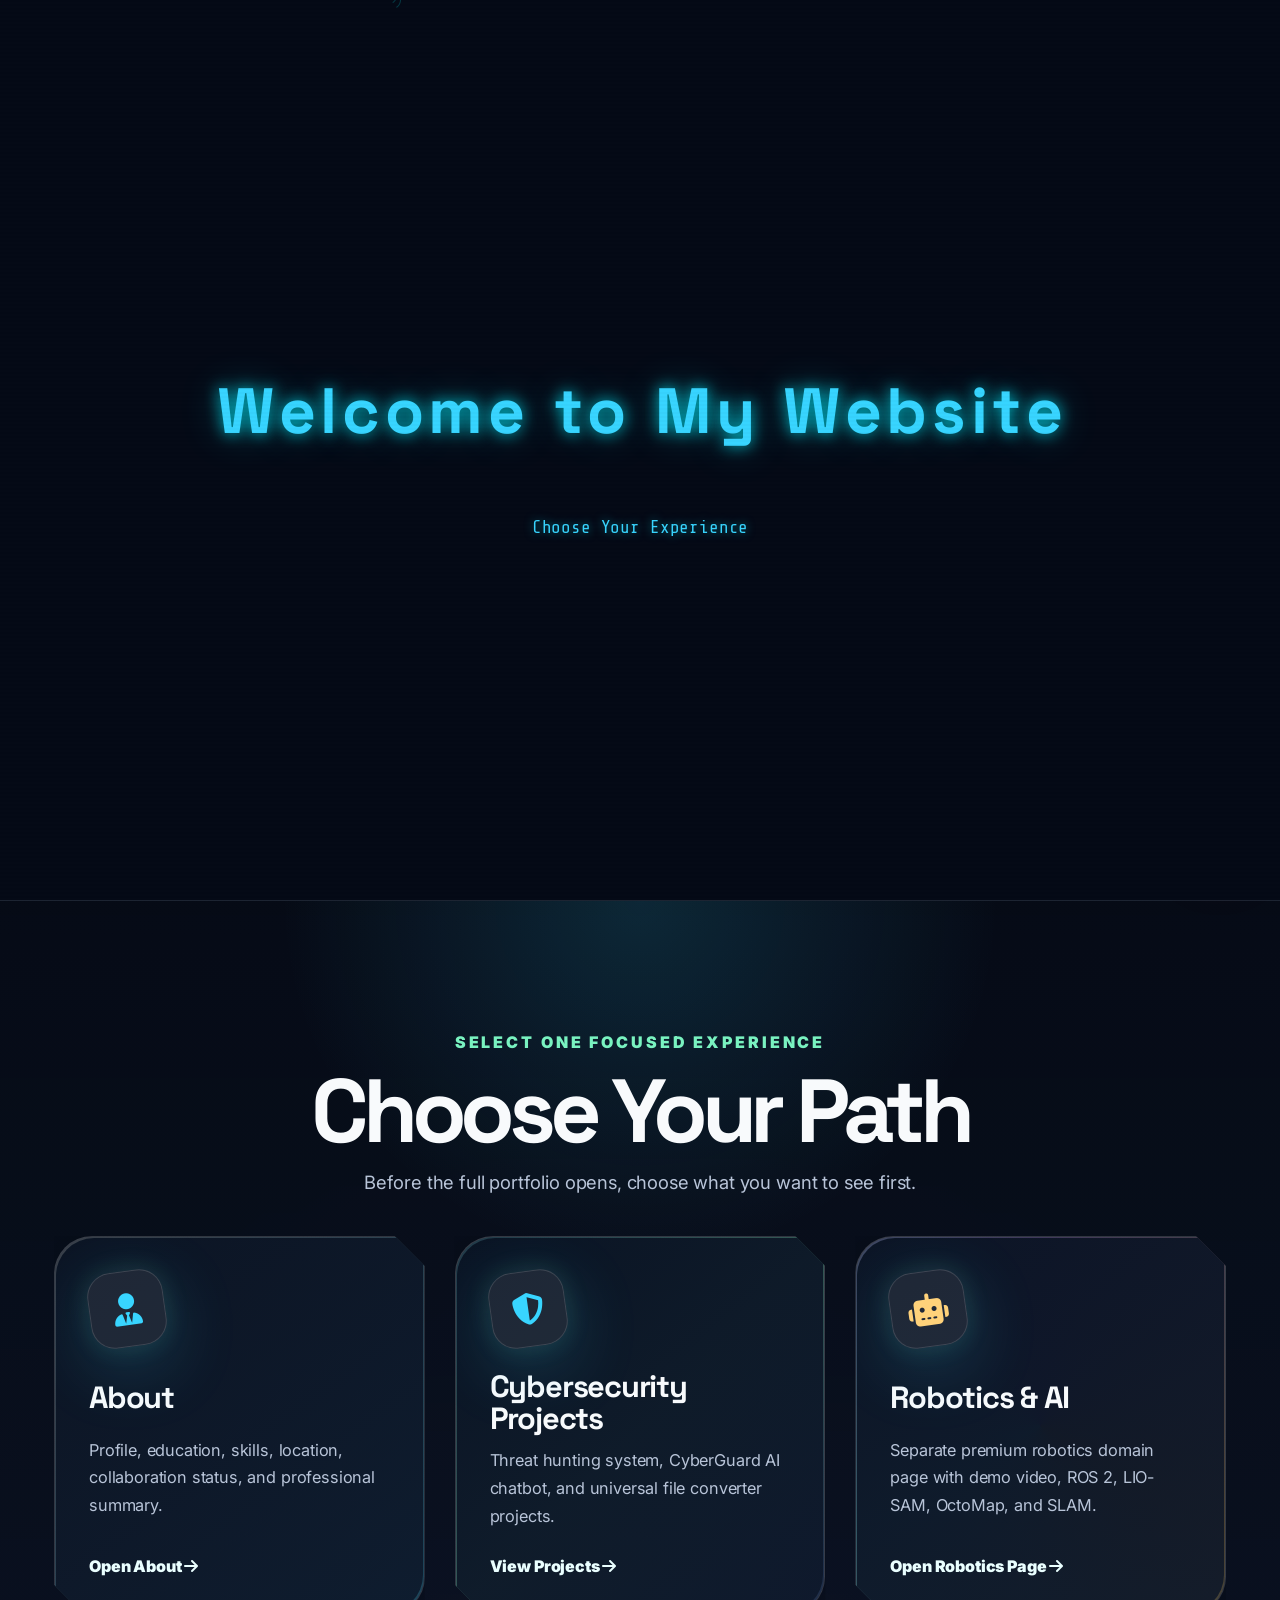
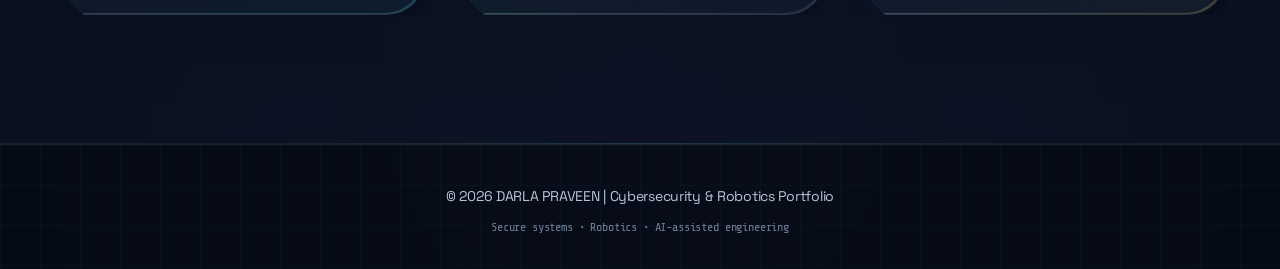
==== commit bf5dace6: "Gate portfolio sections behind path selection" ====
--- a/index.html
+++ b/index.html
@@ -74,13 +74,13 @@
       <h2 class="path-title">Choose Your Path</h2>
       <p class="path-copy">Before the full portfolio opens, choose what you want to see first.</p>
       <div class="path-grid">
-        <a class="path-card path-card-about" href="#about">
+        <a class="path-card path-card-about" href="#about" data-reveal-section="about">
           <div class="path-icon"><i class="fas fa-user-tie"></i></div>
           <h3>About</h3>
           <p>Profile, education, skills, location, collaboration status, and professional summary.</p>
           <span>Open About <i class="fas fa-arrow-right"></i></span>
         </a>
-        <a class="path-card path-card-cyber" href="#projects">
+        <a class="path-card path-card-cyber" href="#projects" data-reveal-section="projects">
           <div class="path-icon"><i class="fas fa-shield-halved"></i></div>
           <h3>Cybersecurity Projects</h3>
           <p>Threat hunting system, CyberGuard AI chatbot, and universal file converter projects.</p>
@@ -97,9 +97,9 @@
   </section>
 
   <!-- ========== ABOUT ========== -->
-  <section class="section" id="about">
+  <section class="section gated-section" id="about">
     <div class="container">
-      <h2 class="section-title"><span class="title-decorator">//</span> Professional Profile</h2>
+      <h2 class="section-title"><span class="title-decorator">//</span> About</h2>
       <div class="about-wrapper">
         <!-- Profile Photo -->
         <div class="about-photo-card">
@@ -270,7 +270,7 @@
   </section>
 
   <!-- ========== PROJECTS ========== -->
-  <section class="section section-alt" id="projects">
+  <section class="section section-alt gated-section" id="projects">
     <div class="cyber-bg-grid"></div>
     <div class="container">
       <h2 class="section-title slide-up"><span class="title-decorator">//</span> Selected Projects</h2>
@@ -328,7 +328,7 @@
   </section>
 
   <!-- ========== ROBOTICS PROJECTS ========== -->
-  <section class="section" id="robotics">
+  <section class="section gated-section" id="robotics">
     <div class="container">
       <h2 class="section-title slide-up"><span class="title-decorator">//</span> Robotics Engineering</h2>
       <p class="section-desc slide-up">Autonomous systems work combining ROS 2, LiDAR perception, SLAM, mapping, and navigation architecture.</p>
@@ -393,7 +393,7 @@
   </section>
 
   <!-- ========== CONTACT ========== -->
-  <section class="section" id="contact">
+  <section class="section gated-section" id="contact">
     <div class="container">
       <h2 class="section-title"><span class="title-decorator">//</span> Let’s Build Something Secure</h2>
       <div class="contact-grid">
--- a/style.css
+++ b/style.css
@@ -3051,3 +3051,38 @@
 .path-card span { color:#eaffff; font-weight:900; margin-top:22px; }
 @keyframes pathGlow { 0%,100%{filter:brightness(1)} 50%{filter:brightness(1.35)} }
 @media (max-width:900px){ .path-grid{grid-template-columns:1fr}.path-card{min-height:260px} }
+
+/* ---------- GATED CONTENT FLOW ---------- */
+.gated-section {
+  display: none;
+}
+.gated-section.section-revealed {
+  display: block;
+  animation: gatedReveal .7s cubic-bezier(.2,.8,.2,1) both;
+}
+@keyframes gatedReveal {
+  from { opacity: 0; transform: translateY(28px); filter: blur(8px); }
+  to { opacity: 1; transform: translateY(0); filter: blur(0); }
+}
+
+/* Stronger shaped glowing path buttons */
+.path-card {
+  border-radius: 38px 18px 38px 18px;
+  clip-path: polygon(0 0, calc(100% - 30px) 0, 100% 30px, 100% 100%, 30px 100%, 0 calc(100% - 30px));
+}
+.path-card:hover {
+  filter: saturate(1.22);
+}
+.path-card .path-icon {
+  transform: rotate(-8deg);
+  animation: iconHoverGlow 2.6s ease-in-out infinite;
+}
+.path-card-about:hover { box-shadow: 0 36px 120px rgba(56,213,255,.35), 0 0 54px rgba(255,255,255,.14); }
+.path-card-cyber:hover { box-shadow: 0 36px 120px rgba(121,242,192,.30), 0 0 58px rgba(56,213,255,.22); }
+.path-card-robotics:hover { box-shadow: 0 36px 120px rgba(255,196,87,.26), 0 0 66px rgba(191,140,255,.22); }
+.path-card span i { transition: transform .28s ease; }
+.path-card:hover span i { transform: translateX(8px); }
+@keyframes iconHoverGlow {
+  0%,100% { box-shadow: 0 0 24px rgba(56,213,255,.18); }
+  50% { box-shadow: 0 0 54px rgba(56,213,255,.38); }
+}
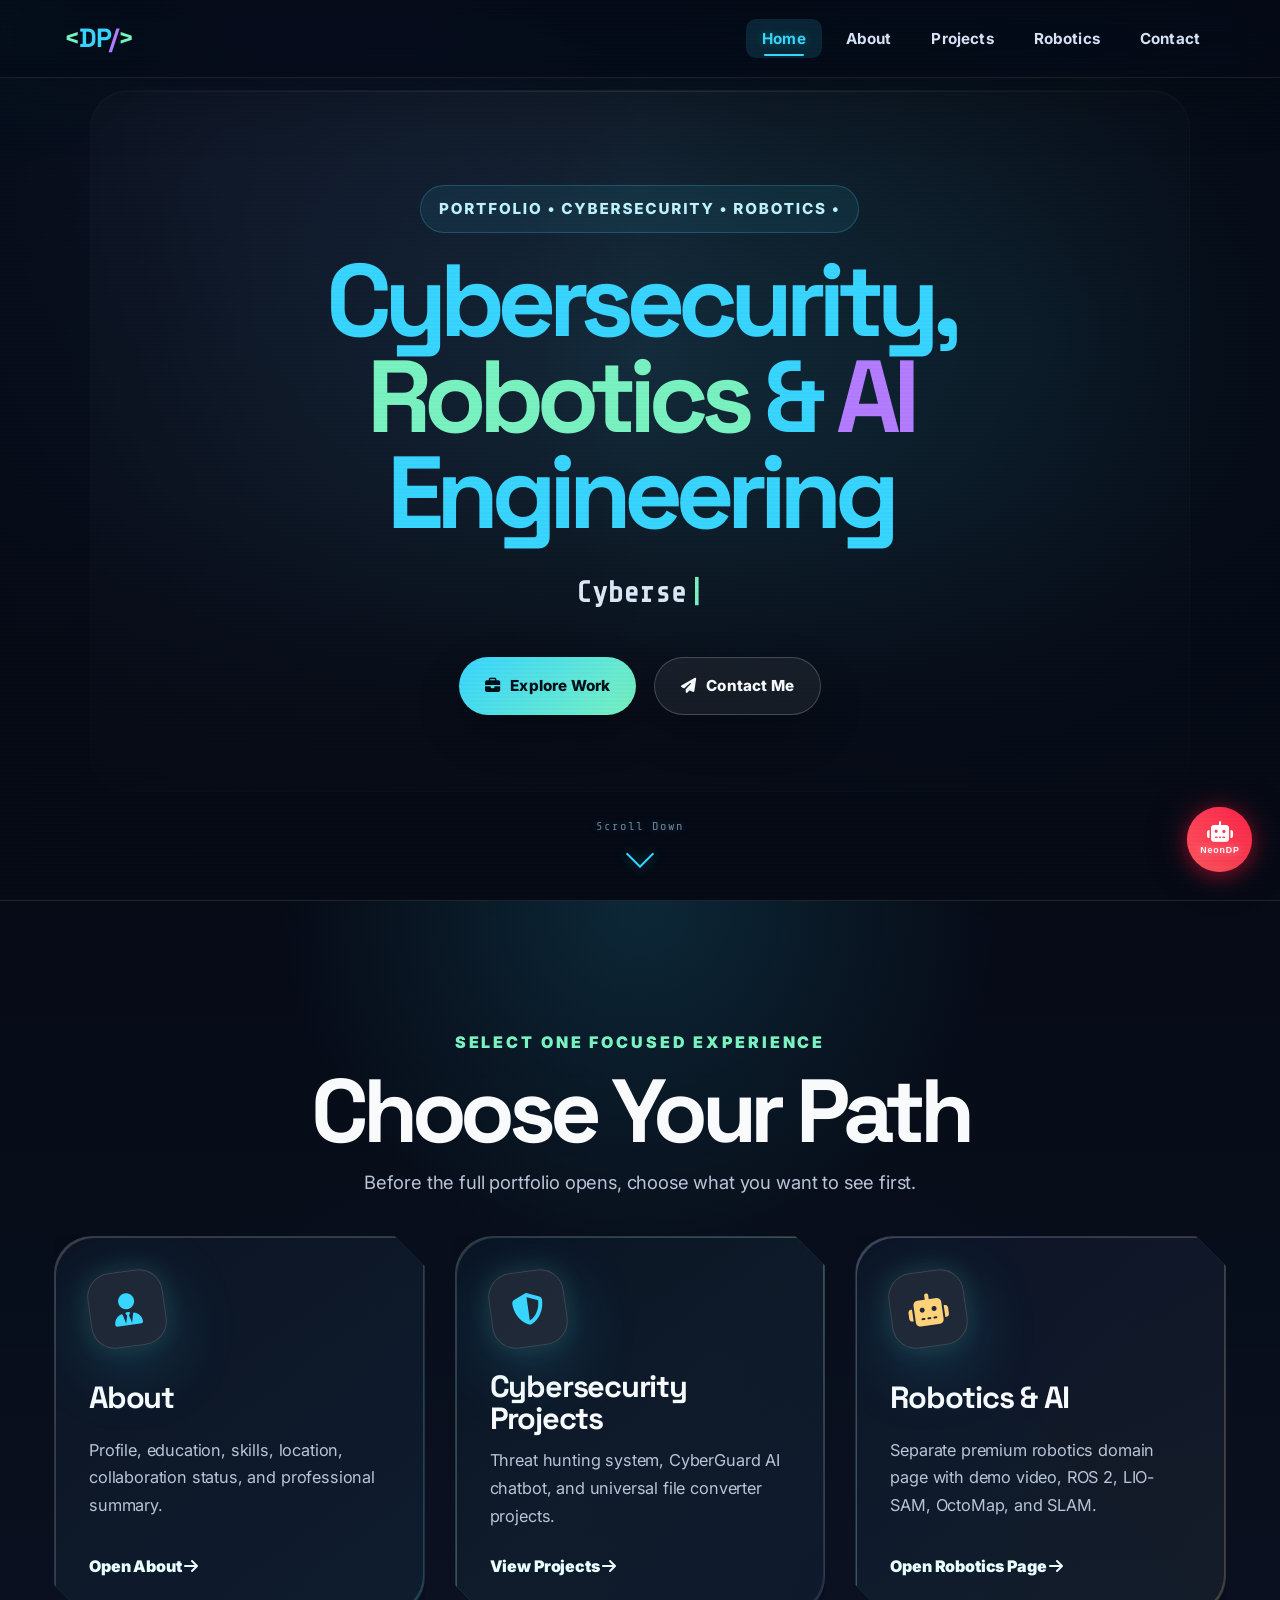
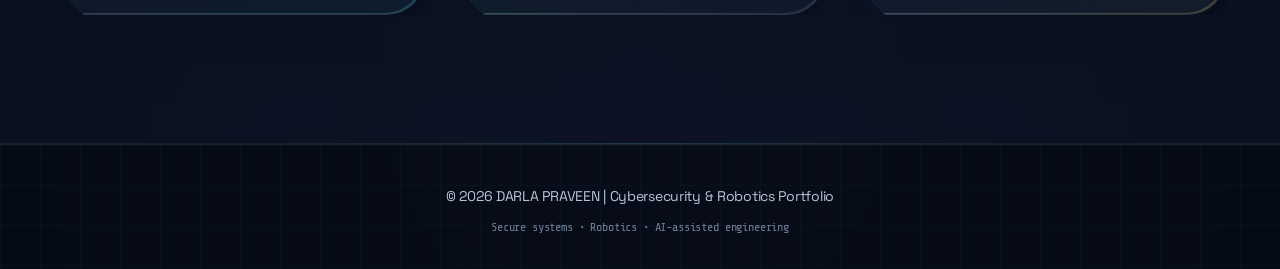
==== commit 34db76f0: "Update portfolio website" ====
--- a/index.html
+++ b/index.html
@@ -1,36 +1,31 @@
 <!DOCTYPE html>
 <html lang="en">
+
 <head>
   <meta charset="UTF-8" />
   <meta name="viewport" content="width=device-width, initial-scale=1.0" />
   <title>DARLA PRAVEEN | Cybersecurity, Robotics & AI Portfolio</title>
-  <meta name="description" content="Cybersecurity, robotics, ROS 2, SLAM, AI tools, and secure web engineering portfolio by DARLA PRAVEEN." />
+  <meta name="description"
+    content="Cybersecurity, robotics, ROS 2, SLAM, AI tools, and secure web engineering portfolio by DARLA PRAVEEN." />
   <link rel="preconnect" href="https://fonts.googleapis.com" />
   <link rel="preconnect" href="https://fonts.gstatic.com" crossorigin />
-  <link href="https://fonts.googleapis.com/css2?family=Inter:wght@400;500;600;700;800;900&family=Space+Grotesk:wght@500;600;700;800&family=Share+Tech+Mono&display=swap" rel="stylesheet" />
+  <link
+    href="https://fonts.googleapis.com/css2?family=Inter:wght@400;500;600;700;800;900&family=Space+Grotesk:wght@500;600;700;800&family=Share+Tech+Mono&display=swap"
+    rel="stylesheet" />
   <link rel="stylesheet" href="https://cdnjs.cloudflare.com/ajax/libs/font-awesome/6.5.1/css/all.min.css" />
   <link rel="stylesheet" href="style.css" />
   <link rel="stylesheet" href="chatbot.css" />
+  <style>
+    .photo-frame,
+    .profile-img,
+    .photo-frame::after {
+      border-radius: 12px !important;
+    }
+  </style>
 
 </head>
+
 <body>
-  <!-- ========== WELCOME ANIMATION OVERLAY ========== -->
-  <div class="welcome-overlay" id="welcomeOverlay">
-    <canvas id="welcomeMatrixCanvas"></canvas>
-    <div class="welcome-content">
-      <div class="welcome-text" id="welcomeText">
-          <span class="welcome-word">W</span><span class="welcome-word">e</span><span class="welcome-word">l</span><span class="welcome-word">c</span><span class="welcome-word">o</span><span class="welcome-word">m</span><span class="welcome-word">e</span>
-          <span class="welcome-space"></span>
-          <span class="welcome-word">t</span><span class="welcome-word">o</span>
-          <span class="welcome-space"></span>
-          <span class="welcome-word">M</span><span class="welcome-word">y</span>
-          <span class="welcome-space"></span>
-          <span class="welcome-word">W</span><span class="welcome-word">e</span><span class="welcome-word">b</span><span class="welcome-word">s</span><span class="welcome-word">i</span><span class="welcome-word">t</span><span class="welcome-word">e</span>
-        </div>
-        <div class="scroll-hint" id="scrollHint">Choose Your Experience</div>
-    </div>
-  </div>
-
   <!-- ========== NAVBAR ========== -->
   <nav class="navbar" id="navbar">
     <a href="#home" class="nav-logo">
@@ -53,15 +48,21 @@
     <canvas id="matrixCanvas"></canvas>
     <div class="hero-overlay"></div>
     <div class="hero-content">
-      <p class="hero-tag">Portfolio 2026 • Cybersecurity • Robotics • AI Systems</p>
-      <h1 class="hero-title glitch" data-text="Cybersecurity, Robotics & AI Engineering">Cybersecurity, Robotics & AI Engineering</h1>
-      <p class="hero-subtitle" id="typedText"></p>
-      <div class="hero-cta">
+      <p class="hero-tag hero-tag-animate">Portfolio • Cybersecurity • Robotics • </p>
+      <h1 class="hero-title">
+        <span class="hero-word" style="color: var(--neon-cyan);">Cybersecurity,</span>
+        <span class="hero-word" style="color: var(--neon-green);">Robotics</span>
+        <span class="hero-word" style="color: var(--neon-cyan);">&amp;</span>
+        <span class="hero-word" style="color: var(--neon-purple);">AI</span>
+        <span class="hero-word" style="color: var(--neon-cyan);">Engineering</span>
+      </h1>
+      <p class="hero-subtitle hero-subtitle-animate" id="typedText"></p>
+      <div class="hero-cta hero-cta-animate">
         <a href="#projects" class="btn btn-primary"><i class="fas fa-briefcase"></i> Explore Work</a>
         <a href="#contact" class="btn btn-outline"><i class="fas fa-paper-plane"></i> Contact Me</a>
       </div>
     </div>
-    <div class="scroll-indicator">
+    <div class="scroll-indicator scroll-indicator-animate">
       <span>Scroll Down</span>
       <div class="scroll-arrow"></div>
     </div>
@@ -122,9 +123,12 @@
             </a>
           </div>
           <div class="photo-socials">
-            <a href="https://www.linkedin.com/in/praveen-darla-875773385" target="_blank" rel="noopener noreferrer" aria-label="LinkedIn"><i class="fab fa-linkedin-in"></i></a>
-            <a href="#" target="_blank" rel="noopener noreferrer" aria-label="Instagram"><i class="fab fa-instagram"></i></a>
-            <a href="#" target="_blank" rel="noopener noreferrer" aria-label="Twitter / X"><i class="fab fa-x-twitter"></i></a>
+            <a href="https://www.linkedin.com/in/praveen-darla-875773385" target="_blank" rel="noopener noreferrer"
+              aria-label="LinkedIn"><i class="fab fa-linkedin-in"></i></a>
+            <a href="https://www.instagram.com/praveen_darla_4.16/" target="_blank" rel="noopener noreferrer"
+              aria-label="Instagram"><i class="fab fa-instagram"></i></a>
+            <a href="#" target="_blank" rel="noopener noreferrer" aria-label="Twitter / X"><i
+                class="fab fa-x-twitter"></i></a>
           </div>
         </div>
         <!-- Details Column -->
@@ -141,12 +145,17 @@
             <div class="terminal-body">
               <p class="terminal-line"><span class="prompt">$</span> cat /home/praveen/about.txt</p>
               <p class="terminal-output"><span class="key">Name:</span> DARLA PRAVEEN</p>
-              <p class="terminal-output"><span class="key">Degree:</span> B.Tech — <span id="terminalYear">3rd</span> Year</p>
+              <p class="terminal-output"><span class="key">Degree:</span> B.Tech — <span id="terminalYear">3rd</span>
+                Year</p>
               <p class="terminal-output"><span class="key">Branch:</span> CS (Cyber Security)</p>
               <p class="terminal-output"><span class="key">Origin:</span> Pamulapadu, Guntur, Andhra Pradesh</p>
-              <p class="terminal-output"><span class="key">Status:</span> <span class="status-online">● Active</span></p>
+              <p class="terminal-output"><span class="key">Status:</span> <span class="status-online">● Active</span>
+              </p>
               <p class="terminal-line"><span class="prompt">$</span> echo $BIO</p>
-              <p class="terminal-output bio-text">I design and build secure, intelligent systems across cybersecurity, robotics, web platforms, and automation. My work combines ethical hacking, network security, Linux, ROS 2, SLAM, 3D mapping, and AI-assisted development to deliver practical solutions with clean engineering and real-world impact.</p>
+              <p class="terminal-output bio-text">I design and build secure, intelligent systems across cybersecurity,
+                robotics, web platforms, and automation. My work combines ethical hacking, network security, Linux, ROS
+                2, SLAM, 3D mapping, and AI-assisted development to deliver practical solutions with clean engineering
+                and real-world impact.</p>
               <p class="terminal-line"><span class="prompt">$</span> <span class="blink">_</span></p>
             </div>
           </div>
@@ -186,19 +195,23 @@
 
           <!-- Robotics Lab — Current Work -->
           <div class="about-card current-work-card">
-            <h3 class="card-title"><i class="fas fa-robot"></i> Robotics Lab <span class="live-badge"><span class="live-dot"></span> Active</span></h3>
+            <h3 class="card-title"><i class="fas fa-robot"></i> Robotics Lab <span class="live-badge"><span
+                  class="live-dot"></span> Active</span></h3>
             <div class="work-highlight">
               <div class="work-icon"><i class="fas fa-cubes"></i></div>
               <div class="work-info">
                 <h4>3D Point Cloud Mapping & Navigation</h4>
-                <p>Building real-time 3D environment maps using LiDAR-Inertial odometry (LIO-SAM), OctoMap-based volumetric representations, and ROS 2 navigation stacks for autonomous rover exploration and path planning.</p>
+                <p>Building real-time 3D environment maps using LiDAR-Inertial odometry (LIO-SAM), OctoMap-based
+                  volumetric representations, and ROS 2 navigation stacks for autonomous rover exploration and path
+                  planning.</p>
               </div>
             </div>
             <div class="work-highlight">
               <div class="work-icon"><i class="fas fa-dog"></i></div>
               <div class="work-info">
                 <h4>Robot Dog-Wheel System</h4>
-                <p>Working on a hybrid robot dog-wheel platform combining legged and wheeled locomotion for enhanced mobility across diverse terrains.</p>
+                <p>Working on a hybrid robot dog-wheel platform combining legged and wheeled locomotion for enhanced
+                  mobility across diverse terrains.</p>
               </div>
             </div>
             <div class="work-tags">
@@ -274,14 +287,18 @@
     <div class="cyber-bg-grid"></div>
     <div class="container">
       <h2 class="section-title slide-up"><span class="title-decorator">//</span> Selected Projects</h2>
-      <p class="section-desc slide-up">Production-style cybersecurity, AI, and web platforms focused on reliability, usability, and measurable impact.</p>
+      <p class="section-desc slide-up">Production-style cybersecurity, AI, and web platforms focused on reliability,
+        usability, and measurable impact.</p>
       <div class="projects-grid projects-grid--three">
-        <a href="https://darla.pythonanywhere.com" target="_blank" rel="noopener noreferrer" class="project-card slide-left" id="project1">
+        <a href="https://darla.pythonanywhere.com" target="_blank" rel="noopener noreferrer"
+          class="project-card slide-left" id="project1">
           <div class="project-glow"></div>
           <div class="project-number">01</div>
           <div class="project-icon"><i class="fas fa-file-shield"></i></div>
           <h3 class="project-name">Secured Log Analysis &amp; Threat Hunting System</h3>
-          <p class="project-desc">A security log analysis platform that parses, correlates, and visualizes system logs to detect suspicious activities, anomalies, and potential threats in real time. Features automated threat hunting workflows, rule-based alerting, and interactive dashboards for SOC-level monitoring.</p>
+          <p class="project-desc">A security log analysis platform that parses, correlates, and visualizes system logs
+            to detect suspicious activities, anomalies, and potential threats in real time. Features automated threat
+            hunting workflows, rule-based alerting, and interactive dashboards for SOC-level monitoring.</p>
           <div class="project-tags">
             <span class="work-tag">Log Analysis</span>
             <span class="work-tag">Threat Hunting</span>
@@ -290,12 +307,15 @@
           </div>
           <span class="project-link">View Project <i class="fas fa-arrow-right"></i></span>
         </a>
-        <a href="https://web-production-9c69c.up.railway.app" target="_blank" rel="noopener noreferrer" class="project-card slide-up" id="project2">
+        <a href="https://web-production-9c69c.up.railway.app" target="_blank" rel="noopener noreferrer"
+          class="project-card slide-up" id="project2">
           <div class="project-glow"></div>
           <div class="project-number">02</div>
           <div class="project-icon"><i class="fas fa-robot"></i></div>
           <h3 class="project-name">CyberGuard AI Chatbot</h3>
-          <p class="project-desc">An AI-powered cybersecurity chatbot that provides real-time security guidance, vulnerability explanations, and incident response recommendations. Uses natural language processing to answer security queries, suggest remediation steps, and educate users on best practices.</p>
+          <p class="project-desc">An AI-powered cybersecurity chatbot that provides real-time security guidance,
+            vulnerability explanations, and incident response recommendations. Uses natural language processing to
+            answer security queries, suggest remediation steps, and educate users on best practices.</p>
           <div class="project-tags">
             <span class="work-tag">AI / NLP</span>
             <span class="work-tag">Chatbot</span>
@@ -304,12 +324,15 @@
           </div>
           <span class="project-link">View Project <i class="fas fa-arrow-right"></i></span>
         </a>
-        <a href="https://praveendarla-file-converter.hf.space" target="_blank" rel="noopener noreferrer" class="project-card slide-right" id="project4">
+        <a href="https://praveendarla-file-converter.hf.space" target="_blank" rel="noopener noreferrer"
+          class="project-card slide-right" id="project4">
           <div class="project-glow"></div>
           <div class="project-number">03</div>
           <div class="project-icon"><i class="fas fa-file-import"></i></div>
           <h3 class="project-name">Universal File Converter</h3>
-          <p class="project-desc">A powerful web-based file conversion tool supporting 34+ format conversions across documents, images, audio, and video. Features drag-and-drop upload, real-time conversion progress, batch processing, and a clean interface for seamless file transformations.</p>
+          <p class="project-desc">A powerful web-based file conversion tool supporting 34+ format conversions across
+            documents, images, audio, and video. Features drag-and-drop upload, real-time conversion progress, batch
+            processing, and a clean interface for seamless file transformations.</p>
           <div class="project-tags">
             <span class="work-tag">Python</span>
             <span class="work-tag">Flask</span>
@@ -331,33 +354,39 @@
   <section class="section gated-section" id="robotics">
     <div class="container">
       <h2 class="section-title slide-up"><span class="title-decorator">//</span> Robotics Engineering</h2>
-      <p class="section-desc slide-up">Autonomous systems work combining ROS 2, LiDAR perception, SLAM, mapping, and navigation architecture.</p>
+      <p class="section-desc slide-up">Autonomous systems work combining ROS 2, LiDAR perception, SLAM, mapping, and
+        navigation architecture.</p>
       <div class="projects-grid projects-grid--robotics">
         <article class="project-card project-card--robotics robotics-feature slide-up" id="project-robotics1">
           <div class="project-glow"></div>
           <div class="project-number">01</div>
           <div class="project-icon"><i class="fas fa-cubes"></i></div>
           <h3 class="project-name">3D Point Cloud Mapping &amp; Autonomous Navigation System</h3>
-          <button class="project-video-trigger" type="button" data-video-src="robotics-navigation-demo.mp4" aria-label="Play robotics navigation demo video">
-            <span class="video-symbol"><i class="fas fa-play"></i></span>
-            <span class="video-trigger-text">
-              <strong>Watch Demo Video</strong>
-              <small>Click to expand and play</small>
-            </span>
+          <button class="project-video-trigger" type="button" data-video-src="robotics-navigation-demo.mp4"
+            aria-label="Play robotics navigation demo video">
+            <img src="demo-image.png" alt="Robotics Demo" class="video-trigger-image">
+            <span class="video-play-overlay"><i class="fas fa-play"></i></span>
           </button>
           <div class="robotics-story">
-            <p class="project-desc project-impact">🚀 Designed and implemented my own ROS2-based 3D LiDAR navigation architecture, enabling autonomous mapping, localization, obstacle avoidance, and waypoint navigation in complex environments.</p>
+            <p class="project-desc project-impact">🚀 Designed and implemented my own ROS2-based 3D LiDAR navigation
+              architecture, enabling autonomous mapping, localization, obstacle avoidance, and waypoint navigation in
+              complex environments.</p>
 
             <details class="robotics-detail" open>
               <summary><span>Project Overview</span><i class="fas fa-chevron-down"></i></summary>
-              <p class="project-desc">Designed and developed a custom ROS2-based autonomous navigation architecture for a mobile rover using 3D LiDAR perception. Unlike traditional navigation stacks, this system was architected and integrated from scratch by combining 3D point cloud mapping, localization, path planning, collision checking, and autonomous navigation into a unified workflow.</p>
+              <p class="project-desc">Designed and developed a custom ROS2-based autonomous navigation architecture for
+                a mobile rover using 3D LiDAR perception. Unlike traditional navigation stacks, this system was
+                architected and integrated from scratch by combining 3D point cloud mapping, localization, path
+                planning, collision checking, and autonomous navigation into a unified workflow.</p>
             </details>
 
             <details class="robotics-detail">
               <summary><span>Custom 3D LiDAR Navigation Architecture</span><i class="fas fa-chevron-down"></i></summary>
               <div class="project-highlight-box">
                 <h4>Custom 3D LiDAR Navigation Architecture</h4>
-                <p>Architected and developed a complete autonomous navigation framework for a ground rover using ROS2, LIO-SAM, OctoMap, and EKF sensor fusion. The system enables the rover to perceive, understand, and navigate complex environments using real-time 3D spatial information.</p>
+                <p>Architected and developed a complete autonomous navigation framework for a ground rover using ROS2,
+                  LIO-SAM, OctoMap, and EKF sensor fusion. The system enables the rover to perceive, understand, and
+                  navigate complex environments using real-time 3D spatial information.</p>
               </div>
             </details>
 
@@ -366,7 +395,8 @@
               <ul class="project-contributions">
                 <li>Designed a custom navigation architecture instead of relying only on pre-built frameworks.</li>
                 <li>Integrated LIO-SAM for high-accuracy 3D LiDAR SLAM and map generation.</li>
-                <li>Built the pipeline from 3D point cloud acquisition to mapping, localization, planning, and navigation.</li>
+                <li>Built the pipeline from 3D point cloud acquisition to mapping, localization, planning, and
+                  navigation.</li>
                 <li>Implemented EKF-based sensor fusion for stable pose estimation.</li>
                 <li>Generated 3D occupancy maps using OctoMap for environment understanding.</li>
                 <li>Developed custom collision detection and navigation decision-making modules.</li>
@@ -411,13 +441,16 @@
       <div class="social-links">
         <h3 class="social-title">Professional Links</h3>
         <div class="social-icons">
-          <a href="https://www.linkedin.com/in/praveen-darla-875773385" target="_blank" rel="noopener noreferrer" class="social-btn linkedin" aria-label="LinkedIn" id="socialLinkedin">
+          <a href="https://www.linkedin.com/in/praveen-darla-875773385" target="_blank" rel="noopener noreferrer"
+            class="social-btn linkedin" aria-label="LinkedIn" id="socialLinkedin">
             <i class="fab fa-linkedin-in"></i>
           </a>
-          <a href="#" target="_blank" rel="noopener noreferrer" class="social-btn instagram" aria-label="Instagram" id="socialInstagram">
+          <a href="https://www.instagram.com/praveen_darla_4.16/" target="_blank" rel="noopener noreferrer"
+            class="social-btn instagram" aria-label="Instagram" id="socialInstagram">
             <i class="fab fa-instagram"></i>
           </a>
-          <a href="#" target="_blank" rel="noopener noreferrer" class="social-btn twitter" aria-label="Twitter / X" id="socialTwitter">
+          <a href="#" target="_blank" rel="noopener noreferrer" class="social-btn twitter" aria-label="Twitter / X"
+            id="socialTwitter">
             <i class="fab fa-x-twitter"></i>
           </a>
         </div>
@@ -432,7 +465,8 @@
     <span class="footer-tag">Secure systems • Robotics • AI-assisted engineering</span>
   </footer>
 
-  <div class="video-modal" id="roboticsVideoModal" aria-hidden="true" role="dialog" aria-label="Robotics project demo video">
+  <div class="video-modal" id="roboticsVideoModal" aria-hidden="true" role="dialog"
+    aria-label="Robotics project demo video">
     <div class="video-modal-backdrop" data-video-close></div>
     <div class="video-modal-panel" role="document">
       <button class="video-modal-close" type="button" data-video-close aria-label="Close video">
@@ -449,4 +483,5 @@
   <script src="chatbot.js"></script>
 
 </body>
-</html>
+
+</html>
--- a/style.css
+++ b/style.css
@@ -88,27 +88,32 @@
   font-weight: 900;
   color: var(--neon-cyan);
   opacity: 0;
-  transform: translateY(30px);
+  transform: translateX(-100px) scale(0.8);
   text-shadow: 0 0 0 rgba(0, 240, 255, 0);
 }
 
 .welcome-word.animate-in {
-  animation: wordFadeIn 0.5s cubic-bezier(0.25, 0.46, 0.45, 0.94) forwards;
+  animation: wordSlideIn 0.6s cubic-bezier(0.16, 1, 0.3, 1) forwards;
 }
 
 .welcome-space {
   width: 1.2rem;
 }
 
-@keyframes wordFadeIn {
+@keyframes wordSlideIn {
   0% {
     opacity: 0;
-    transform: translateY(30px) scale(0.8);
+    transform: translateX(-100px) scale(0.8);
     text-shadow: 0 0 0 rgba(0, 240, 255, 0);
   }
+
+  50% {
+    text-shadow: 0 0 20px rgba(0, 240, 255, 0.6), 0 0 40px rgba(0, 240, 255, 0.3);
+  }
+
   100% {
     opacity: 1;
-    transform: translateY(0) scale(1);
+    transform: translateX(0) scale(1);
     text-shadow: 0 0 15px rgba(0, 240, 255, 0.8), 0 0 40px rgba(0, 240, 255, 0.3);
   }
 }
@@ -144,6 +149,7 @@
     opacity: 1;
     transform: translate(-50%, -50%) scale(0.5);
   }
+
   100% {
     opacity: 0;
     transform: translate(calc(-50% + var(--tx)), calc(-50% + var(--ty))) scale(0.1);
@@ -168,9 +174,12 @@
 }
 
 @keyframes scrollHintBounce {
-  0%, 100% {
+
+  0%,
+  100% {
     transform: translateY(0);
   }
+
   50% {
     transform: translateY(10px);
   }
@@ -414,6 +423,15 @@
   color: var(--neon-green);
   margin-bottom: 20px;
   letter-spacing: 1px;
+  opacity: 0;
+  transform: translateX(-80px);
+  -webkit-font-smoothing: antialiased;
+  -moz-osx-font-smoothing: grayscale;
+  text-rendering: geometricPrecision;
+}
+
+.hero-tag-animate {
+  animation: heroElementSlideIn 0.6s cubic-bezier(0.16, 1, 0.3, 1) 0.1s forwards;
 }
 
 .hero-title {
@@ -423,9 +441,22 @@
   line-height: 1.15;
   color: #fff;
   margin-bottom: 18px;
-}
-
-/* Glitch effect */
+  -webkit-font-smoothing: antialiased;
+  -moz-osx-font-smoothing: grayscale;
+  text-rendering: geometricPrecision;
+}
+
+.hero-word {
+  display: inline-block;
+  opacity: 0;
+  transform: translateX(-80px) scale(0.9);
+  animation: heroElementSlideIn 0.6s cubic-bezier(0.16, 1, 0.3, 1) forwards;
+  -webkit-font-smoothing: antialiased;
+  -moz-osx-font-smoothing: grayscale;
+  text-rendering: geometricPrecision;
+}
+
+/* Glitch effect - Subtle version */
 .glitch {
   position: relative;
   animation: glitchShift 4s infinite;
@@ -439,6 +470,8 @@
   top: 0;
   width: 100%;
   overflow: hidden;
+  opacity: 0.3;
+  pointer-events: none;
 }
 
 .glitch::before {
@@ -462,15 +495,15 @@
   }
 
   92% {
-    transform: translate(-3px, -1px);
+    transform: translate(-1.5px, -0.5px);
   }
 
   94% {
-    transform: translate(3px, 1px);
+    transform: translate(1.5px, 0.5px);
   }
 
   96% {
-    transform: translate(-1px, 0);
+    transform: translate(-0.5px, 0);
   }
 }
 
@@ -483,15 +516,15 @@
   }
 
   91% {
-    transform: translate(2px, 1px);
+    transform: translate(1.5px, 0.5px);
   }
 
   93% {
-    transform: translate(-2px, -1px);
+    transform: translate(-1.5px, -0.5px);
   }
 
   95% {
-    transform: translate(1px, 0);
+    transform: translate(0.5px, 0);
   }
 }
 
@@ -504,11 +537,11 @@
   }
 
   96% {
-    text-shadow: -2px 0 var(--neon-cyan), 2px 0 var(--neon-green);
+    text-shadow: -1px 0 var(--neon-cyan), 1px 0 var(--neon-green);
   }
 
   97% {
-    text-shadow: 2px 0 var(--neon-cyan), -2px 0 var(--neon-green);
+    text-shadow: 1px 0 var(--neon-cyan), -1px 0 var(--neon-green);
   }
 }
 
@@ -518,6 +551,15 @@
   color: var(--neon-cyan);
   min-height: 1.6em;
   margin-bottom: 36px;
+  opacity: 0;
+  transform: translateX(-80px);
+  -webkit-font-smoothing: antialiased;
+  -moz-osx-font-smoothing: grayscale;
+  text-rendering: geometricPrecision;
+}
+
+.hero-subtitle-animate {
+  animation: heroElementSlideIn 0.6s cubic-bezier(0.16, 1, 0.3, 1) 1.2s forwards;
 }
 
 .hero-subtitle::after {
@@ -544,6 +586,12 @@
   gap: 16px;
   justify-content: center;
   flex-wrap: wrap;
+  opacity: 0;
+  transform: translateX(-80px);
+}
+
+.hero-cta-animate {
+  animation: heroElementSlideIn 0.6s cubic-bezier(0.16, 1, 0.3, 1) 1.5s forwards;
 }
 
 .btn {
@@ -599,6 +647,12 @@
   color: var(--text-muted);
   letter-spacing: 2px;
   animation: floatY 2s ease-in-out infinite;
+  opacity: 0;
+  transform: translateX(-50%) translateY(20px);
+}
+
+.scroll-indicator-animate {
+  animation: floatY 2s ease-in-out infinite, heroScrollIndicatorSlideIn 0.6s cubic-bezier(0.16, 1, 0.3, 1) 1.8s forwards;
 }
 
 .scroll-arrow {
@@ -618,6 +672,30 @@
 
   50% {
     transform: translateX(-50%) translateY(8px);
+  }
+}
+
+@keyframes heroElementSlideIn {
+  0% {
+    opacity: 0;
+    transform: translateX(-80px) scale(0.9);
+  }
+
+  100% {
+    opacity: 1;
+    transform: translateX(0) scale(1);
+  }
+}
+
+@keyframes heroScrollIndicatorSlideIn {
+  0% {
+    opacity: 0;
+    transform: translateX(-50%) translateY(20px);
+  }
+
+  100% {
+    opacity: 1;
+    transform: translateX(-50%) translateY(0);
   }
 }
 
@@ -1944,84 +2022,94 @@
   overflow: hidden;
   width: 100%;
   margin: 8px 0 22px;
-  padding: 18px 20px;
-  display: flex;
-  align-items: center;
-  gap: 16px;
-  border: 1px solid rgba(57, 255, 20, .48);
-  border-radius: var(--radius-md);
-  background:
-    radial-gradient(circle at 20% 20%, rgba(57, 255, 20, .13), transparent 35%),
-    linear-gradient(135deg, rgba(57, 255, 20, .08), rgba(0, 240, 255, .05));
-  color: var(--text-primary);
+  padding: 0;
+  display: block;
+  border: 3px solid transparent;
+  border-radius: var(--radius-lg);
+  background: linear-gradient(90deg, var(--neon-green), var(--neon-cyan), var(--neon-purple), var(--neon-blue)) border-box;
+  -webkit-mask:
+    linear-gradient(#fff 0 0) padding-box,
+    linear-gradient(#fff 0 0);
+  -webkit-mask-composite: xor;
+  mask-composite: exclude;
   cursor: pointer;
-  text-align: left;
   box-shadow: 0 12px 32px rgba(0, 0, 0, .25), 0 0 26px rgba(57, 255, 20, .13);
-  transition: transform .28s ease, border-color .28s ease, box-shadow .28s ease;
-  animation: videoCtaPulse 2.2s ease-in-out infinite;
+  transition: transform .28s ease, box-shadow .28s ease;
+  animation: glowingBorder 2s ease-in-out infinite;
 }
 
 .project-video-trigger::before {
   content: '';
   position: absolute;
+  inset: -3px;
+  border-radius: var(--radius-lg);
+  background: conic-gradient(from 0deg, var(--neon-green), var(--neon-cyan), var(--neon-purple), var(--neon-blue), var(--neon-green));
+  z-index: -1;
+  filter: blur(10px);
+  opacity: 0;
+  transition: opacity .3s ease;
+  animation: spinBorder 3s linear infinite;
+}
+
+.project-video-trigger:hover::before {
+  opacity: 1;
+}
+
+.project-video-trigger:hover {
+  transform: translateY(-3px) scale(1.02);
+  box-shadow: 0 16px 42px rgba(0, 0, 0, .38), 0 0 50px rgba(57, 255, 20, .3), 0 0 30px rgba(0, 240, 255, .2);
+}
+
+.video-trigger-image {
+  width: 100%;
+  height: auto;
+  display: block;
+  border-radius: calc(var(--radius-lg) - 3px);
+}
+
+.video-play-overlay {
+  position: absolute;
   inset: 0;
-  background: linear-gradient(110deg, transparent 0%, rgba(255, 255, 255, .16) 45%, transparent 55%);
-  transform: translateX(-120%);
-  animation: videoCtaShine 3s ease-in-out infinite;
-  pointer-events: none;
-}
-
-.project-video-trigger::after {
-  content: '▶ CLICK TO WATCH';
-  margin-left: auto;
-  padding: 7px 10px;
-  border-radius: 999px;
-  border: 1px solid rgba(0, 240, 255, .35);
-  background: rgba(0, 240, 255, .09);
-  color: var(--neon-cyan);
-  font-family: var(--font-mono);
-  font-size: .72rem;
-  letter-spacing: .8px;
-  white-space: nowrap;
-}
-
-.project-video-trigger:hover {
-  transform: translateY(-3px) scale(1.01);
-  border-color: rgba(57, 255, 20, .9);
-  box-shadow: 0 16px 42px rgba(0, 0, 0, .38), 0 0 38px rgba(57, 255, 20, .25), 0 0 16px rgba(0, 240, 255, .12);
-  animation-play-state: paused;
-}
-
-.video-symbol {
-  width: 52px;
-  height: 52px;
-  flex: 0 0 52px;
-  display: inline-flex;
-  align-items: center;
-  justify-content: center;
+  display: grid;
+  place-items: center;
+  background: rgba(0, 0, 0, 0.4);
+  border-radius: calc(var(--radius-lg) - 3px);
+  transition: background .3s ease;
+}
+
+.project-video-trigger:hover .video-play-overlay {
+  background: rgba(0, 0, 0, 0.2);
+}
+
+.video-play-overlay i {
+  width: 80px;
+  height: 80px;
+  display: grid;
+  place-items: center;
+  font-size: 2rem;
+  color: #fff;
+  background: rgba(57, 255, 20, .3);
+  border: 3px solid var(--neon-green);
   border-radius: 50%;
-  color: var(--neon-green);
-  background: rgba(57, 255, 20, .12);
-  border: 1px solid rgba(57, 255, 20, .34);
-  box-shadow: 0 0 24px rgba(57, 255, 20, .28);
-  animation: playIconBeat 1.35s ease-in-out infinite;
-}
-
-.video-symbol i {
-  margin-left: 3px;
-}
-
-.video-trigger-text strong {
-  display: block;
-  font-family: var(--font-display);
-  font-size: .98rem;
-  color: #fff;
-  margin-bottom: 3px;
-}
-
-.video-trigger-text small {
-  font-family: var(--font-mono);
-  color: var(--text-secondary);
+  box-shadow: 0 0 30px rgba(57, 255, 20, .5);
+  transition: transform .3s ease, box-shadow .3s ease;
+}
+
+.project-video-trigger:hover .video-play-overlay i {
+  transform: scale(1.1);
+  box-shadow: 0 0 50px rgba(57, 255, 20, .8);
+}
+
+@keyframes glowingBorder {
+
+  0%,
+  100% {
+    box-shadow: 0 0 15px rgba(57, 255, 20, .4), 0 0 30px rgba(0, 240, 255, .2);
+  }
+
+  50% {
+    box-shadow: 0 0 30px rgba(57, 255, 20, .6), 0 0 60px rgba(0, 240, 255, .4);
+  }
 }
 
 .video-modal {
@@ -2050,21 +2138,34 @@
 .video-modal-backdrop {
   position: absolute;
   inset: 0;
-  background: rgba(3, 7, 18, .82);
-  backdrop-filter: blur(12px);
+  background: rgba(3, 7, 18, .9);
+  backdrop-filter: blur(20px);
 }
 
 .video-modal-panel {
   position: relative;
-  width: min(92vw, 980px);
-  padding: 3px;
-  border-radius: calc(var(--radius-lg) + 3px);
-  background: linear-gradient(90deg, var(--neon-green), var(--neon-cyan), var(--neon-purple), var(--neon-green));
-  background-size: 300% 300%;
-  transform: scale(.72) translateY(34px);
+  width: min(95vw, 1200px);
+  padding: 5px;
+  border-radius: calc(var(--radius-lg) + 5px);
+  background: conic-gradient(from 0deg, var(--neon-green), var(--neon-cyan), var(--neon-purple), var(--neon-blue), var(--neon-green));
+  background-size: 400% 400%;
+  transform: scale(.6) translateY(50px);
   opacity: 0;
   transition: transform .42s cubic-bezier(.16, 1, .3, 1), opacity .28s ease;
-  animation: videoBorderFlow 3s linear infinite;
+  animation: videoBorderFlow 2s linear infinite;
+  box-shadow: 0 0 100px rgba(57, 255, 20, .4), 0 0 200px rgba(0, 240, 255, .3), 0 30px 80px rgba(0, 0, 0, .8);
+}
+
+.video-modal-panel::before {
+  content: '';
+  position: absolute;
+  inset: -10px;
+  border-radius: inherit;
+  background: conic-gradient(from 0deg, var(--neon-green), var(--neon-cyan), var(--neon-purple), var(--neon-blue), var(--neon-green));
+  z-index: -1;
+  filter: blur(20px);
+  opacity: .7;
+  animation: videoBorderFlow 2s linear infinite reverse;
 }
 
 .video-modal.is-open .video-modal-panel {
@@ -2072,20 +2173,232 @@
   opacity: 1;
 }
 
+.video-modal.video-playing .video-modal-panel {
+  transform: scale(1.3) translateY(0);
+  box-shadow: 0 0 150px rgba(57, 255, 20, .6), 0 0 300px rgba(0, 240, 255, .4), 0 40px 100px rgba(0, 0, 0, .9);
+}
+
+.video-modal.video-playing .video-modal-backdrop {
+  backdrop-filter: blur(30px);
+}
+
+/* For robotics.html video */
+.robotics-page .video-frame {
+  transition: transform .4s ease, box-shadow .4s ease;
+}
+
+.robotics-page .video-frame.video-playing {
+  transform: scale(1.3);
+  box-shadow: 0 0 100px rgba(57, 255, 20, .6), 0 0 200px rgba(0, 240, 255, .4), 0 30px 80px rgba(0, 0, 0, .8);
+}
+
+body.robotics-video-playing {
+  overflow: hidden;
+}
+
+body.robotics-video-playing::before {
+  content: '';
+  position: fixed;
+  inset: 0;
+  background: rgba(0, 0, 0, 0.3);
+  backdrop-filter: blur(20px);
+  z-index: 10;
+  pointer-events: none;
+}
+
+.robotics-page .video-frame {
+  position: relative;
+  z-index: 20;
+}
+
+.demo-video-button {
+  position: relative;
+  width: 100%;
+  padding: 20px 20px;
+  border: none;
+  border-radius: 20px;
+  background: linear-gradient(135deg, rgba(57, 255, 20, 0.1), rgba(0, 240, 255, 0.1));
+  color: white;
+  font-family: var(--font-display);
+  font-size: 1.1rem;
+  cursor: pointer;
+  overflow: hidden;
+  transition: transform 0.3s ease, box-shadow 0.3s ease;
+  border: 3px solid transparent;
+  background-clip: padding-box, border-box;
+  background-origin: padding-box, border-box;
+  background-image: linear-gradient(#0a0e17, #0a0e17), linear-gradient(90deg, var(--neon-green), var(--neon-cyan), var(--neon-purple), var(--neon-blue), var(--neon-green));
+  animation: buttonGlow 2s ease-in-out infinite;
+}
+
+.demo-video-button:hover {
+  transform: translateY(-5px);
+}
+
+.demo-video-button .button-glow {
+  position: absolute;
+  top: -50%;
+  left: -50%;
+  width: 200%;
+  height: 200%;
+  background: radial-gradient(circle, rgba(57, 255, 20, 0.4) 0%, transparent 70%);
+  animation: rotateGlow 4s linear infinite;
+  pointer-events: none;
+}
+
+.demo-video-button .button-content {
+  position: relative;
+  z-index: 1;
+  display: flex;
+  flex-direction: column;
+  align-items: center;
+  gap: 10px;
+}
+
+.demo-video-button .button-content i {
+  font-size: 2.5rem;
+  background: linear-gradient(90deg, var(--neon-green), var(--neon-cyan));
+  -webkit-background-clip: text;
+  -webkit-text-fill-color: transparent;
+  animation: pulseIcon 1.5s ease-in-out infinite;
+}
+
+.video-container {
+  margin-top: 20px;
+  position: relative;
+  z-index: 20;
+}
+
+@keyframes buttonGlow {
+
+  0%,
+  100% {
+    box-shadow: 0 0 30px rgba(57, 255, 20, 0.5), 0 0 60px rgba(0, 240, 255, 0.3);
+  }
+
+  50% {
+    box-shadow: 0 0 50px rgba(57, 255, 20, 0.7), 0 0 100px rgba(0, 240, 255, 0.5);
+  }
+}
+
+@keyframes rotateGlow {
+  from {
+    transform: rotate(0deg);
+  }
+
+  to {
+    transform: rotate(360deg);
+  }
+}
+
+@keyframes pulseIcon {
+
+  0%,
+  100% {
+    transform: scale(1);
+  }
+
+  50% {
+    transform: scale(1.1);
+  }
+}
+
+.close-video-button {
+  position: absolute;
+  top: 10px;
+  right: 10px;
+  width: 35px;
+  height: 35px;
+  border: none;
+  border-radius: 50%;
+  background: linear-gradient(135deg, rgba(255, 80, 80, 0.2), rgba(0, 240, 255, 0.2));
+  color: white;
+  font-size: 1.2rem;
+  cursor: pointer;
+  display: flex;
+  align-items: center;
+  justify-content: center;
+  transition: transform 0.3s ease, box-shadow 0.3s ease;
+  border: 2px solid transparent;
+  background-clip: padding-box, border-box;
+  background-origin: padding-box, border-box;
+  background-image: linear-gradient(#0a0e17, #0a0e17), linear-gradient(90deg, #ff5050, #00f0ff);
+  animation: closeButtonGlow 2s ease-in-out infinite;
+  z-index: 100;
+}
+
+.close-video-button:hover {
+  transform: scale(1.1) rotate(90deg);
+}
+
+@keyframes closeButtonGlow {
+
+  0%,
+  100% {
+    box-shadow: 0 0 20px rgba(255, 80, 80, 0.4), 0 0 40px rgba(0, 240, 255, 0.2);
+  }
+
+  50% {
+    box-shadow: 0 0 40px rgba(255, 80, 80, 0.6), 0 0 80px rgba(0, 240, 255, 0.4);
+  }
+}
+
+/* Responsive video sizes */
+.video-frame {
+  width: 100%;
+  max-width: 900px;
+  /* Laptop size */
+  margin: 0 auto;
+  position: relative;
+}
+
+@media (max-width: 768px) {
+
+  /* Mobile size */
+  .demo-video-button {
+    padding: 30px 20px;
+    font-size: 1.2rem;
+  }
+
+  .demo-video-button .button-content i {
+    font-size: 3rem;
+  }
+
+  .video-frame {
+    max-width: 100%;
+  }
+
+  .close-video-button {
+    width: 40px;
+    height: 40px;
+    font-size: 1.2rem;
+    top: 10px;
+    right: 10px;
+  }
+}
+
+@media (min-width: 1200px) {
+
+  /* Large laptop size */
+  .video-frame {
+    max-width: 1100px;
+  }
+}
+
 .video-modal.is-closing .video-modal-panel {
-  transform: scale(.86) translateY(22px);
+  transform: scale(.8) translateY(30px);
   opacity: 0;
 }
 
 .video-modal-player {
   width: 100%;
-  max-height: min(78vh, 620px);
+  max-height: min(85vh, 750px);
   display: block;
   object-fit: contain;
   background: #000;
   border-radius: var(--radius-lg);
   border: none;
-  box-shadow: 0 24px 80px rgba(0, 0, 0, .7), 0 0 48px rgba(57, 255, 20, .18);
+  box-shadow: 0 24px 80px rgba(0, 0, 0, .8), 0 0 60px rgba(57, 255, 20, .3);
 }
 
 .video-modal-close {
@@ -2616,6 +2929,7 @@
       rgba(0, 0, 0, .015) 2px,
       rgba(0, 0, 0, .015) 4px);
 }
+
 /* =====================================================
    PROFESSIONAL COMPANY-STYLE VISUAL UPGRADE
    Keeps existing matrix, glitch, scroll, reveal, modal, and chatbot animations.
@@ -2625,7 +2939,7 @@
   --bg-secondary: #0a1222;
   --bg-card: rgba(12, 22, 40, .78);
   --bg-card-hover: rgba(15, 31, 55, .92);
-  --surface: rgba(255,255,255,.06);
+  --surface: rgba(255, 255, 255, .06);
   --text-primary: #f8fafc;
   --text-secondary: #b8c4d8;
   --text-muted: #72809a;
@@ -2654,17 +2968,27 @@
   letter-spacing: -.01em;
 }
 
-.container { max-width: 1220px; }
+.container {
+  max-width: 1220px;
+}
 
 .navbar {
   height: 78px;
   padding: 0 clamp(20px, 5vw, 72px);
   background: rgba(6, 11, 22, .68);
-  border-bottom: 1px solid rgba(255,255,255,.09);
-  box-shadow: 0 20px 60px rgba(0,0,0,.18);
-}
-.navbar.scrolled { background: rgba(6, 11, 22, .9); }
-.nav-logo { font-size: 1.65rem; letter-spacing: -1px; }
+  border-bottom: 1px solid rgba(255, 255, 255, .09);
+  box-shadow: 0 20px 60px rgba(0, 0, 0, .18);
+}
+
+.navbar.scrolled {
+  background: rgba(6, 11, 22, .9);
+}
+
+.nav-logo {
+  font-size: 1.65rem;
+  letter-spacing: -1px;
+}
+
 .nav-link {
   font-family: var(--font-body);
   font-size: .95rem;
@@ -2674,38 +2998,48 @@
   padding: 10px 16px;
 }
 
-.hero { min-height: 100svh; isolation: isolate; }
+.hero {
+  min-height: 100svh;
+  isolation: isolate;
+}
+
 .hero::before {
   content: '';
   position: absolute;
   inset: 10% 7% 12%;
-  border: 1px solid rgba(255,255,255,.08);
+  border: 1px solid rgba(255, 255, 255, .08);
   border-radius: 38px;
-  background: linear-gradient(135deg, rgba(255,255,255,.08), rgba(255,255,255,.02));
-  box-shadow: inset 0 1px 0 rgba(255,255,255,.14), 0 40px 120px rgba(0,0,0,.28);
+  background: linear-gradient(135deg, rgba(255, 255, 255, .08), rgba(255, 255, 255, .02));
+  box-shadow: inset 0 1px 0 rgba(255, 255, 255, .14), 0 40px 120px rgba(0, 0, 0, .28);
   pointer-events: none;
 }
+
 .hero-overlay {
   background:
-    linear-gradient(90deg, rgba(6,11,22,.86), rgba(6,11,22,.34), rgba(6,11,22,.88)),
+    linear-gradient(90deg, rgba(6, 11, 22, .86), rgba(6, 11, 22, .34), rgba(6, 11, 22, .88)),
     radial-gradient(ellipse 70% 55% at 50% 40%, rgba(56, 213, 255, .16), transparent 72%),
     linear-gradient(180deg, transparent 55%, var(--bg-primary) 100%);
 }
-.hero-content { max-width: 1050px; }
+
+.hero-content {
+  max-width: 1050px;
+}
+
 .hero-tag {
   display: inline-flex;
   align-items: center;
   gap: 10px;
   padding: 10px 18px;
-  border: 1px solid rgba(56,213,255,.24);
+  border: 1px solid rgba(56, 213, 255, .24);
   border-radius: 999px;
-  background: rgba(56,213,255,.08);
+  background: rgba(56, 213, 255, .08);
   color: #bff3ff;
   font-family: var(--font-body);
   font-weight: 800;
   text-transform: uppercase;
   letter-spacing: .12em;
 }
+
 .hero-title {
   font-size: clamp(3.1rem, 8vw, 7.8rem);
   line-height: .94;
@@ -2718,6 +3052,7 @@
   color: transparent;
   text-wrap: balance;
 }
+
 .hero-subtitle {
   min-height: 44px;
   margin: 28px auto 0;
@@ -2725,24 +3060,44 @@
   font-size: clamp(1.25rem, 2.3vw, 2rem);
   font-weight: 700;
 }
-.hero-cta { margin-top: 38px; gap: 18px; }
+
+.hero-cta {
+  margin-top: 38px;
+  gap: 18px;
+}
+
 .btn {
   border-radius: 999px;
   padding: 15px 26px;
   font-family: var(--font-body);
   font-weight: 800;
   letter-spacing: .01em;
-  box-shadow: 0 18px 44px rgba(0,0,0,.24);
-}
-.btn-primary { background: linear-gradient(135deg, #38d5ff, #79f2c0); color: #03101a; border: 0; }
-.btn-outline { border-color: rgba(255,255,255,.20); background: rgba(255,255,255,.06); color: #f8fafc; }
-
-.section { padding: clamp(90px, 10vw, 140px) 0; position: relative; }
+  box-shadow: 0 18px 44px rgba(0, 0, 0, .24);
+}
+
+.btn-primary {
+  background: linear-gradient(135deg, #38d5ff, #79f2c0);
+  color: #03101a;
+  border: 0;
+}
+
+.btn-outline {
+  border-color: rgba(255, 255, 255, .20);
+  background: rgba(255, 255, 255, .06);
+  color: #f8fafc;
+}
+
+.section {
+  padding: clamp(90px, 10vw, 140px) 0;
+  position: relative;
+}
+
 .section-alt {
   background:
-    linear-gradient(180deg, rgba(255,255,255,.035), rgba(255,255,255,.015)),
+    linear-gradient(180deg, rgba(255, 255, 255, .035), rgba(255, 255, 255, .015)),
     rgba(10, 18, 34, .72);
 }
+
 .section-title {
   font-size: clamp(2.4rem, 5vw, 4.7rem);
   line-height: 1;
@@ -2750,7 +3105,12 @@
   text-transform: none;
   margin-bottom: 28px;
 }
-.title-decorator { color: var(--neon-green); opacity: .95; }
+
+.title-decorator {
+  color: var(--neon-green);
+  opacity: .95;
+}
+
 .section-desc {
   max-width: 760px;
   margin: -8px auto 48px;
@@ -2762,20 +3122,22 @@
 .about-card,
 .project-card,
 .contact-card {
-  border: 1px solid rgba(255,255,255,.10);
+  border: 1px solid rgba(255, 255, 255, .10);
   background:
-    linear-gradient(145deg, rgba(255,255,255,.095), rgba(255,255,255,.035)),
+    linear-gradient(145deg, rgba(255, 255, 255, .095), rgba(255, 255, 255, .035)),
     var(--bg-card);
-  box-shadow: 0 24px 80px rgba(0,0,0,.28), inset 0 1px 0 rgba(255,255,255,.12);
+  box-shadow: 0 24px 80px rgba(0, 0, 0, .28), inset 0 1px 0 rgba(255, 255, 255, .12);
   backdrop-filter: blur(18px) saturate(1.25);
 }
+
 .about-card:hover,
 .project-card:hover,
 .contact-card:hover {
   transform: translateY(-8px);
-  border-color: rgba(56,213,255,.32);
-  box-shadow: 0 34px 100px rgba(0,0,0,.36), var(--accent-glow);
-}
+  border-color: rgba(56, 213, 255, .32);
+  box-shadow: 0 34px 100px rgba(0, 0, 0, .36), var(--accent-glow);
+}
+
 .card-title,
 .project-name,
 .photo-name,
@@ -2783,7 +3145,12 @@
   font-family: var(--font-display);
   letter-spacing: -.025em;
 }
-.project-name { font-size: clamp(1.45rem, 2vw, 2rem); line-height: 1.13; }
+
+.project-name {
+  font-size: clamp(1.45rem, 2vw, 2rem);
+  line-height: 1.13;
+}
+
 .project-desc,
 .terminal-output,
 .timeline-detail,
@@ -2792,46 +3159,83 @@
   font-size: 1rem;
   color: #c9d5e8;
 }
-.bio-text { font-size: 1.05rem; line-height: 1.85; }
+
+.bio-text {
+  font-size: 1.05rem;
+  line-height: 1.85;
+}
+
 .work-tag {
-  border: 1px solid rgba(56,213,255,.18);
-  background: linear-gradient(135deg, rgba(56,213,255,.12), rgba(121,242,192,.08));
+  border: 1px solid rgba(56, 213, 255, .18);
+  background: linear-gradient(135deg, rgba(56, 213, 255, .12), rgba(121, 242, 192, .08));
   color: #dffbff;
   border-radius: 999px;
   font-family: var(--font-body);
   font-weight: 800;
 }
+
 .skill-item {
   border-radius: 18px;
-  background: rgba(255,255,255,.055);
-  border: 1px solid rgba(255,255,255,.08);
-}
-.skill-item span { font-family: var(--font-body); font-weight: 800; }
+  background: rgba(255, 255, 255, .055);
+  border: 1px solid rgba(255, 255, 255, .08);
+}
+
+.skill-item span {
+  font-family: var(--font-body);
+  font-weight: 800;
+}
+
 .project-number {
   font-family: var(--font-display);
   font-size: 4.5rem;
   opacity: .11;
 }
+
 .project-icon,
 .contact-icon,
 .work-icon {
-  background: linear-gradient(135deg, rgba(56,213,255,.20), rgba(121,242,192,.12));
-  border: 1px solid rgba(56,213,255,.24);
+  background: linear-gradient(135deg, rgba(56, 213, 255, .20), rgba(121, 242, 192, .12));
+  border: 1px solid rgba(56, 213, 255, .24);
   box-shadow: var(--accent-glow);
 }
-.contact-grid { max-width: 860px; margin-inline: auto; }
+
+.contact-grid {
+  max-width: 860px;
+  margin-inline: auto;
+}
+
 .footer {
-  background: rgba(6,11,22,.92);
-  border-top: 1px solid rgba(255,255,255,.09);
-}
-.footer p { font-family: var(--font-display); letter-spacing: -.02em; }
+  background: rgba(6, 11, 22, .92);
+  border-top: 1px solid rgba(255, 255, 255, .09);
+}
+
+.footer p {
+  font-family: var(--font-display);
+  letter-spacing: -.02em;
+}
 
 @media (max-width: 768px) {
-  .hero::before { inset: 86px 14px 42px; border-radius: 26px; }
-  .hero-title { font-size: clamp(2.8rem, 15vw, 4.8rem); }
-  .hero-tag { font-size: .74rem; }
-  .btn { width: 100%; justify-content: center; }
-  .section-title { font-size: clamp(2.2rem, 12vw, 3.4rem); }
+  .hero::before {
+    inset: 86px 14px 42px;
+    border-radius: 26px;
+  }
+
+  .hero-title {
+    font-size: clamp(2.8rem, 15vw, 4.8rem);
+  }
+
+  .hero-tag {
+    font-size: .74rem;
+  }
+
+  .btn {
+    width: 100%;
+    justify-content: center;
+  }
+
+  .section-title {
+    font-size: clamp(2.2rem, 12vw, 3.4rem);
+  }
 }
 
 /* ---------- EXPERIENCE PORTAL FLOW ---------- */
@@ -2847,39 +3251,162 @@
   pointer-events: none;
   transition: opacity .55s ease, visibility .55s ease;
 }
-.experience-portal.show { opacity: 1; visibility: visible; pointer-events: auto; }
-.portal-backdrop { position: absolute; inset: 0; background: rgba(3, 8, 18, .72); backdrop-filter: blur(18px); }
+
+.experience-portal.show {
+  opacity: 1;
+  visibility: visible;
+  pointer-events: auto;
+}
+
+.portal-backdrop {
+  position: absolute;
+  inset: 0;
+  background: rgba(3, 8, 18, .72);
+  backdrop-filter: blur(18px);
+}
+
 .portal-panel {
   position: relative;
   width: min(980px, 100%);
-  border: 1px solid rgba(255,255,255,.16);
+  border: 1px solid rgba(255, 255, 255, .16);
   border-radius: 34px;
   padding: clamp(28px, 5vw, 54px);
   background: linear-gradient(145deg, rgba(11, 23, 44, .94), rgba(8, 13, 28, .92));
-  box-shadow: 0 50px 160px rgba(0,0,0,.52), inset 0 1px 0 rgba(255,255,255,.16);
+  box-shadow: 0 50px 160px rgba(0, 0, 0, .52), inset 0 1px 0 rgba(255, 255, 255, .16);
   overflow: hidden;
 }
-.portal-panel::before { content:''; position:absolute; inset:-40%; background: conic-gradient(from 180deg, transparent, rgba(56,213,255,.22), transparent, rgba(121,242,192,.18), transparent); animation: portalSpin 10s linear infinite; opacity:.55; }
-.portal-panel > * { position: relative; z-index: 1; }
-@keyframes portalSpin { to { transform: rotate(360deg); } }
-.portal-eyebrow { color: var(--neon-green); font-weight: 900; text-transform: uppercase; letter-spacing: .18em; font-size: .82rem; }
-.portal-panel h2 { font-family: var(--font-display); font-size: clamp(2rem, 5vw, 4.2rem); line-height: 1; letter-spacing: -.06em; margin: 12px 0; }
-.portal-copy { color: var(--text-secondary); max-width: 760px; font-size: 1.08rem; }
-.portal-actions { display:grid; grid-template-columns: repeat(5, 1fr); gap: 14px; margin-top: 30px; }
+
+.portal-panel::before {
+  content: '';
+  position: absolute;
+  inset: -40%;
+  background: conic-gradient(from 180deg, transparent, rgba(56, 213, 255, .22), transparent, rgba(121, 242, 192, .18), transparent);
+  animation: portalSpin 10s linear infinite;
+  opacity: .55;
+}
+
+.portal-panel>* {
+  position: relative;
+  z-index: 1;
+}
+
+@keyframes portalSpin {
+  to {
+    transform: rotate(360deg);
+  }
+}
+
+.portal-eyebrow {
+  color: var(--neon-green);
+  font-weight: 900;
+  text-transform: uppercase;
+  letter-spacing: .18em;
+  font-size: .82rem;
+}
+
+.portal-panel h2 {
+  font-family: var(--font-display);
+  font-size: clamp(2rem, 5vw, 4.2rem);
+  line-height: 1;
+  letter-spacing: -.06em;
+  margin: 12px 0;
+}
+
+.portal-copy {
+  color: var(--text-secondary);
+  max-width: 760px;
+  font-size: 1.08rem;
+}
+
+.portal-actions {
+  display: grid;
+  grid-template-columns: repeat(5, 1fr);
+  gap: 14px;
+  margin-top: 30px;
+}
+
 .portal-btn {
-  display:flex; flex-direction:column; gap: 8px; min-height: 154px; padding: 20px; border: 1px solid rgba(255,255,255,.12); border-radius: 22px;
-  background: rgba(255,255,255,.06); color: #fff; cursor:pointer; text-align:left; transition: var(--transition); font-family: var(--font-body);
-}
-.portal-btn:hover { transform: translateY(-8px); border-color: rgba(56,213,255,.45); box-shadow: var(--accent-glow); background: rgba(56,213,255,.10); }
-.portal-btn i { font-size: 1.7rem; color: var(--neon-cyan); }
-.portal-btn span { font-family: var(--font-display); font-size: 1.1rem; font-weight: 800; }
-.portal-btn small { color: var(--text-secondary); line-height: 1.4; }
-.portal-btn-feature { background: linear-gradient(145deg, rgba(56,213,255,.18), rgba(121,242,192,.10)); }
-.section-next-actions { display:flex; justify-content:center; flex-wrap:wrap; gap: 12px; margin-top: 42px; }
-.mini-return-btn { border: 1px solid rgba(56,213,255,.25); background: rgba(56,213,255,.08); color: #e9fbff; border-radius: 999px; padding: 11px 18px; font-weight: 800; cursor:pointer; }
-.mini-return-btn:hover { background: rgba(56,213,255,.18); box-shadow: var(--accent-glow); }
-@media (max-width: 900px) { .portal-actions { grid-template-columns: repeat(2, 1fr); } }
-@media (max-width: 560px) { .portal-actions { grid-template-columns: 1fr; } .portal-btn { min-height: auto; } }
+  display: flex;
+  flex-direction: column;
+  gap: 8px;
+  min-height: 154px;
+  padding: 20px;
+  border: 1px solid rgba(255, 255, 255, .12);
+  border-radius: 22px;
+  background: rgba(255, 255, 255, .06);
+  color: #fff;
+  cursor: pointer;
+  text-align: left;
+  transition: var(--transition);
+  font-family: var(--font-body);
+}
+
+.portal-btn:hover {
+  transform: translateY(-8px);
+  border-color: rgba(56, 213, 255, .45);
+  box-shadow: var(--accent-glow);
+  background: rgba(56, 213, 255, .10);
+}
+
+.portal-btn i {
+  font-size: 1.7rem;
+  color: var(--neon-cyan);
+}
+
+.portal-btn span {
+  font-family: var(--font-display);
+  font-size: 1.1rem;
+  font-weight: 800;
+}
+
+.portal-btn small {
+  color: var(--text-secondary);
+  line-height: 1.4;
+}
+
+.portal-btn-feature {
+  background: linear-gradient(145deg, rgba(56, 213, 255, .18), rgba(121, 242, 192, .10));
+}
+
+.section-next-actions {
+  display: flex;
+  justify-content: center;
+  flex-wrap: wrap;
+  gap: 12px;
+  margin-top: 42px;
+}
+
+.mini-return-btn {
+  border: 1px solid rgba(56, 213, 255, .25);
+  background: rgba(56, 213, 255, .08);
+  color: #e9fbff;
+  border-radius: 999px;
+  padding: 11px 18px;
+  font-weight: 800;
+  cursor: pointer;
+}
+
+.mini-return-btn:hover {
+  background: rgba(56, 213, 255, .18);
+  box-shadow: var(--accent-glow);
+}
+
+@media (max-width: 900px) {
+  .portal-actions {
+    grid-template-columns: repeat(2, 1fr);
+  }
+}
+
+@media (max-width: 560px) {
+  .portal-actions {
+    grid-template-columns: 1fr;
+  }
+
+  .portal-btn {
+    min-height: auto;
+  }
+}
+
 /* ---------- THREE-BUTTON PROFESSIONAL PORTAL REFINEMENT ---------- */
 .portal-actions.portal-actions--three {
   grid-template-columns: repeat(3, minmax(0, 1fr));
@@ -2914,35 +3441,35 @@
 }
 
 .portal-btn-about::before {
-  background: linear-gradient(135deg, rgba(255,255,255,.18), rgba(56,213,255,.35), rgba(255,255,255,.08));
+  background: linear-gradient(135deg, rgba(255, 255, 255, .18), rgba(56, 213, 255, .35), rgba(255, 255, 255, .08));
 }
 
 .portal-btn-cyber::before {
-  background: linear-gradient(135deg, rgba(56,213,255,.14), rgba(77, 255, 166, .42), rgba(91,140,255,.24));
+  background: linear-gradient(135deg, rgba(56, 213, 255, .14), rgba(77, 255, 166, .42), rgba(91, 140, 255, .24));
 }
 
 .portal-btn-about:hover,
 .portal-btn-cyber:hover {
-  box-shadow: 0 28px 90px rgba(56,213,255,.22), 0 0 42px rgba(121,242,192,.16);
+  box-shadow: 0 28px 90px rgba(56, 213, 255, .22), 0 0 42px rgba(121, 242, 192, .16);
 }
 
 .portal-btn-robotics {
   border-color: rgba(255, 196, 87, .22);
-  background: radial-gradient(circle at 50% 15%, rgba(255,196,87,.12), transparent 46%), rgba(255,255,255,.055);
+  background: radial-gradient(circle at 50% 15%, rgba(255, 196, 87, .12), transparent 46%), rgba(255, 255, 255, .055);
 }
 
 .portal-btn-robotics::before {
-  background: conic-gradient(from 120deg, rgba(255,196,87,.32), rgba(122,245,255,.38), rgba(191,140,255,.32), rgba(255,196,87,.32));
+  background: conic-gradient(from 120deg, rgba(255, 196, 87, .32), rgba(122, 245, 255, .38), rgba(191, 140, 255, .32), rgba(255, 196, 87, .32));
   animation: robotAuraRotate 5.5s linear infinite;
 }
 
 .portal-btn-robotics:hover {
-  box-shadow: 0 30px 100px rgba(255,196,87,.18), 0 0 54px rgba(122,245,255,.20);
+  box-shadow: 0 30px 100px rgba(255, 196, 87, .18), 0 0 54px rgba(122, 245, 255, .20);
 }
 
 .portal-btn-robotics .main-robot-icon {
   color: #ffd27a;
-  text-shadow: 0 0 22px rgba(255,210,122,.5);
+  text-shadow: 0 0 22px rgba(255, 210, 122, .5);
   animation: robotPulse 2.2s ease-in-out infinite;
 }
 
@@ -2960,62 +3487,136 @@
   width: 42px;
   height: 42px;
   border-radius: 16px;
-  background: rgba(255,255,255,.08);
-  border: 1px solid rgba(255,255,255,.13);
+  background: rgba(255, 255, 255, .08);
+  border: 1px solid rgba(255, 255, 255, .13);
   color: #bff8ff;
-  box-shadow: 0 0 24px rgba(122,245,255,.16);
-}
-
-.bot-head { top: 18px; right: 20px; animation: botFloat 3.2s ease-in-out infinite; }
-.bot-arm { bottom: 24px; right: 24px; animation: botArmMove 2.4s ease-in-out infinite; }
-.bot-leg { bottom: 24px; left: 22px; animation: botLegStep 2.8s ease-in-out infinite; }
-.ai-orbit { top: 20px; left: 22px; animation: aiOrbitFloat 3.8s ease-in-out infinite; color: #d8c3ff !important; }
-
-.portal-btn-robotics > i,
-.portal-btn-robotics > span:not(.robotic-symbols),
-.portal-btn-robotics > small {
+  box-shadow: 0 0 24px rgba(122, 245, 255, .16);
+}
+
+.bot-head {
+  top: 18px;
+  right: 20px;
+  animation: botFloat 3.2s ease-in-out infinite;
+}
+
+.bot-arm {
+  bottom: 24px;
+  right: 24px;
+  animation: botArmMove 2.4s ease-in-out infinite;
+}
+
+.bot-leg {
+  bottom: 24px;
+  left: 22px;
+  animation: botLegStep 2.8s ease-in-out infinite;
+}
+
+.ai-orbit {
+  top: 20px;
+  left: 22px;
+  animation: aiOrbitFloat 3.8s ease-in-out infinite;
+  color: #d8c3ff !important;
+}
+
+.portal-btn-robotics>i,
+.portal-btn-robotics>span:not(.robotic-symbols),
+.portal-btn-robotics>small {
   position: relative;
   z-index: 1;
 }
 
 @keyframes portalCardGlow {
-  0%, 100% { filter: brightness(1); transform: scale(1); }
-  50% { filter: brightness(1.35); transform: scale(1.015); }
+
+  0%,
+  100% {
+    filter: brightness(1);
+    transform: scale(1);
+  }
+
+  50% {
+    filter: brightness(1.35);
+    transform: scale(1.015);
+  }
 }
 
 @keyframes robotAuraRotate {
-  to { transform: rotate(360deg); }
+  to {
+    transform: rotate(360deg);
+  }
 }
 
 @keyframes robotPulse {
-  0%, 100% { transform: scale(1); }
-  50% { transform: scale(1.12); }
+
+  0%,
+  100% {
+    transform: scale(1);
+  }
+
+  50% {
+    transform: scale(1.12);
+  }
 }
 
 @keyframes botFloat {
-  0%, 100% { transform: translateY(0) rotate(0deg); }
-  50% { transform: translateY(-10px) rotate(6deg); }
+
+  0%,
+  100% {
+    transform: translateY(0) rotate(0deg);
+  }
+
+  50% {
+    transform: translateY(-10px) rotate(6deg);
+  }
 }
 
 @keyframes botArmMove {
-  0%, 100% { transform: rotate(-12deg) translateX(0); }
-  50% { transform: rotate(18deg) translateX(-8px); }
+
+  0%,
+  100% {
+    transform: rotate(-12deg) translateX(0);
+  }
+
+  50% {
+    transform: rotate(18deg) translateX(-8px);
+  }
 }
 
 @keyframes botLegStep {
-  0%, 100% { transform: translateX(0) rotate(0deg); }
-  50% { transform: translateX(10px) rotate(-8deg); }
+
+  0%,
+  100% {
+    transform: translateX(0) rotate(0deg);
+  }
+
+  50% {
+    transform: translateX(10px) rotate(-8deg);
+  }
 }
 
 @keyframes aiOrbitFloat {
-  0%, 100% { transform: translate(0,0) scale(1); }
-  33% { transform: translate(8px, 10px) scale(1.08); }
-  66% { transform: translate(16px, -4px) scale(.96); }
+
+  0%,
+  100% {
+    transform: translate(0, 0) scale(1);
+  }
+
+  33% {
+    transform: translate(8px, 10px) scale(1.08);
+  }
+
+  66% {
+    transform: translate(16px, -4px) scale(.96);
+  }
 }
 
 @media (max-width: 900px) {
-  .portal-actions.portal-actions--three { grid-template-columns: 1fr; }
-  .portal-actions--three .portal-btn { min-height: 170px; }
+  .portal-actions.portal-actions--three {
+    grid-template-columns: 1fr;
+  }
+
+  .portal-actions--three .portal-btn {
+    min-height: 170px;
+  }
 }
 
 /* ---------- BELOW-HERO THREE PATH SECTION ---------- */
@@ -3023,46 +3624,175 @@
   position: relative;
   padding: clamp(90px, 10vw, 140px) 0;
   background:
-    radial-gradient(circle at 50% 0%, rgba(56,213,255,.14), transparent 34%),
-    linear-gradient(180deg, rgba(6,11,22,.98), rgba(10,18,34,.86));
-  border-top: 1px solid rgba(255,255,255,.08);
-  border-bottom: 1px solid rgba(255,255,255,.08);
-}
-.path-eyebrow { text-align:center; color: var(--neon-green); font-weight:900; text-transform:uppercase; letter-spacing:.18em; }
-.path-title { text-align:center; font-family:var(--font-display); font-size:clamp(2.8rem, 7vw, 6rem); line-height:.92; letter-spacing:-.07em; margin:14px 0; }
-.path-copy { text-align:center; color:var(--text-secondary); font-size:1.15rem; margin-bottom:38px; }
-.path-grid { display:grid; grid-template-columns:repeat(3,1fr); gap:clamp(18px,2.4vw,30px); }
+    radial-gradient(circle at 50% 0%, rgba(56, 213, 255, .14), transparent 34%),
+    linear-gradient(180deg, rgba(6, 11, 22, .98), rgba(10, 18, 34, .86));
+  border-top: 1px solid rgba(255, 255, 255, .08);
+  border-bottom: 1px solid rgba(255, 255, 255, .08);
+}
+
+.path-eyebrow {
+  text-align: center;
+  color: var(--neon-green);
+  font-weight: 900;
+  text-transform: uppercase;
+  letter-spacing: .18em;
+}
+
+.path-title {
+  text-align: center;
+  font-family: var(--font-display);
+  font-size: clamp(2.8rem, 7vw, 6rem);
+  line-height: .92;
+  letter-spacing: -.07em;
+  margin: 14px 0;
+}
+
+.path-copy {
+  text-align: center;
+  color: var(--text-secondary);
+  font-size: 1.15rem;
+  margin-bottom: 38px;
+}
+
+.path-grid {
+  display: grid;
+  grid-template-columns: repeat(3, 1fr);
+  gap: clamp(18px, 2.4vw, 30px);
+}
+
 .path-card {
-  position:relative; min-height:330px; padding:34px; border-radius:34px; overflow:hidden;
-  display:flex; flex-direction:column; justify-content:space-between;
-  border:1px solid rgba(255,255,255,.13); background:linear-gradient(145deg, rgba(255,255,255,.09), rgba(255,255,255,.035));
-  box-shadow:0 30px 90px rgba(0,0,0,.28); transition:var(--transition); isolation:isolate;
-}
-.path-card::before { content:''; position:absolute; inset:-2px; border-radius:inherit; z-index:-2; opacity:.7; animation:pathGlow 4s ease-in-out infinite; }
-.path-card::after { content:''; position:absolute; inset:1px; border-radius:inherit; z-index:-1; background:linear-gradient(145deg, rgba(9,18,34,.94), rgba(12,22,40,.86)); }
-.path-card:hover { transform:translateY(-12px) scale(1.015); }
-.path-card-about::before { background:linear-gradient(135deg, rgba(255,255,255,.18), rgba(56,213,255,.34)); }
-.path-card-cyber::before { background:linear-gradient(135deg, rgba(56,213,255,.18), rgba(121,242,192,.40), rgba(91,140,255,.22)); }
-.path-card-robotics::before { background:conic-gradient(from 120deg, rgba(255,196,87,.34), rgba(122,245,255,.38), rgba(191,140,255,.32), rgba(255,196,87,.34)); animation:robotAuraRotate 6s linear infinite; }
-.path-icon { width:76px; height:76px; display:grid; place-items:center; border-radius:24px; background:rgba(255,255,255,.08); border:1px solid rgba(255,255,255,.14); color:var(--neon-cyan); font-size:2rem; box-shadow:var(--accent-glow); }
-.path-card-robotics .path-icon { color:#ffd27a; animation:robotPulse 2.2s ease-in-out infinite; }
-.path-card h3 { font-family:var(--font-display); font-size:clamp(1.7rem,2.4vw,2.35rem); line-height:1.05; letter-spacing:-.04em; margin:24px 0 12px; }
-.path-card p { color:var(--text-secondary); font-size:1.02rem; }
-.path-card span { color:#eaffff; font-weight:900; margin-top:22px; }
-@keyframes pathGlow { 0%,100%{filter:brightness(1)} 50%{filter:brightness(1.35)} }
-@media (max-width:900px){ .path-grid{grid-template-columns:1fr}.path-card{min-height:260px} }
+  position: relative;
+  min-height: 330px;
+  padding: 34px;
+  border-radius: 34px;
+  overflow: hidden;
+  display: flex;
+  flex-direction: column;
+  justify-content: space-between;
+  border: 1px solid rgba(255, 255, 255, .13);
+  background: linear-gradient(145deg, rgba(255, 255, 255, .09), rgba(255, 255, 255, .035));
+  box-shadow: 0 30px 90px rgba(0, 0, 0, .28);
+  transition: var(--transition);
+  isolation: isolate;
+}
+
+.path-card::before {
+  content: '';
+  position: absolute;
+  inset: -2px;
+  border-radius: inherit;
+  z-index: -2;
+  opacity: .7;
+  animation: pathGlow 4s ease-in-out infinite;
+}
+
+.path-card::after {
+  content: '';
+  position: absolute;
+  inset: 1px;
+  border-radius: inherit;
+  z-index: -1;
+  background: linear-gradient(145deg, rgba(9, 18, 34, .94), rgba(12, 22, 40, .86));
+}
+
+.path-card:hover {
+  transform: translateY(-12px) scale(1.015);
+}
+
+.path-card-about::before {
+  background: linear-gradient(135deg, rgba(255, 255, 255, .18), rgba(56, 213, 255, .34));
+}
+
+.path-card-cyber::before {
+  background: linear-gradient(135deg, rgba(56, 213, 255, .18), rgba(121, 242, 192, .40), rgba(91, 140, 255, .22));
+}
+
+.path-card-robotics::before {
+  background: conic-gradient(from 120deg, rgba(255, 196, 87, .34), rgba(122, 245, 255, .38), rgba(191, 140, 255, .32), rgba(255, 196, 87, .34));
+  animation: robotAuraRotate 6s linear infinite;
+}
+
+.path-icon {
+  width: 76px;
+  height: 76px;
+  display: grid;
+  place-items: center;
+  border-radius: 24px;
+  background: rgba(255, 255, 255, .08);
+  border: 1px solid rgba(255, 255, 255, .14);
+  color: var(--neon-cyan);
+  font-size: 2rem;
+  box-shadow: var(--accent-glow);
+}
+
+.path-card-robotics .path-icon {
+  color: #ffd27a;
+  animation: robotPulse 2.2s ease-in-out infinite;
+}
+
+.path-card h3 {
+  font-family: var(--font-display);
+  font-size: clamp(1.7rem, 2.4vw, 2.35rem);
+  line-height: 1.05;
+  letter-spacing: -.04em;
+  margin: 24px 0 12px;
+}
+
+.path-card p {
+  color: var(--text-secondary);
+  font-size: 1.02rem;
+}
+
+.path-card span {
+  color: #eaffff;
+  font-weight: 900;
+  margin-top: 22px;
+}
+
+@keyframes pathGlow {
+
+  0%,
+  100% {
+    filter: brightness(1)
+  }
+
+  50% {
+    filter: brightness(1.35)
+  }
+}
+
+@media (max-width:900px) {
+  .path-grid {
+    grid-template-columns: 1fr
+  }
+
+  .path-card {
+    min-height: 260px
+  }
+}
 
 /* ---------- GATED CONTENT FLOW ---------- */
 .gated-section {
   display: none;
 }
+
 .gated-section.section-revealed {
   display: block;
-  animation: gatedReveal .7s cubic-bezier(.2,.8,.2,1) both;
-}
+  animation: gatedReveal .7s cubic-bezier(.2, .8, .2, 1) both;
+}
+
 @keyframes gatedReveal {
-  from { opacity: 0; transform: translateY(28px); filter: blur(8px); }
-  to { opacity: 1; transform: translateY(0); filter: blur(0); }
+  from {
+    opacity: 0;
+    transform: translateY(28px);
+    filter: blur(8px);
+  }
+
+  to {
+    opacity: 1;
+    transform: translateY(0);
+    filter: blur(0);
+  }
 }
 
 /* Stronger shaped glowing path buttons */
@@ -3070,19 +3800,44 @@
   border-radius: 38px 18px 38px 18px;
   clip-path: polygon(0 0, calc(100% - 30px) 0, 100% 30px, 100% 100%, 30px 100%, 0 calc(100% - 30px));
 }
+
 .path-card:hover {
   filter: saturate(1.22);
 }
+
 .path-card .path-icon {
   transform: rotate(-8deg);
   animation: iconHoverGlow 2.6s ease-in-out infinite;
 }
-.path-card-about:hover { box-shadow: 0 36px 120px rgba(56,213,255,.35), 0 0 54px rgba(255,255,255,.14); }
-.path-card-cyber:hover { box-shadow: 0 36px 120px rgba(121,242,192,.30), 0 0 58px rgba(56,213,255,.22); }
-.path-card-robotics:hover { box-shadow: 0 36px 120px rgba(255,196,87,.26), 0 0 66px rgba(191,140,255,.22); }
-.path-card span i { transition: transform .28s ease; }
-.path-card:hover span i { transform: translateX(8px); }
+
+.path-card-about:hover {
+  box-shadow: 0 36px 120px rgba(56, 213, 255, .35), 0 0 54px rgba(255, 255, 255, .14);
+}
+
+.path-card-cyber:hover {
+  box-shadow: 0 36px 120px rgba(121, 242, 192, .30), 0 0 58px rgba(56, 213, 255, .22);
+}
+
+.path-card-robotics:hover {
+  box-shadow: 0 36px 120px rgba(255, 196, 87, .26), 0 0 66px rgba(191, 140, 255, .22);
+}
+
+.path-card span i {
+  transition: transform .28s ease;
+}
+
+.path-card:hover span i {
+  transform: translateX(8px);
+}
+
 @keyframes iconHoverGlow {
-  0%,100% { box-shadow: 0 0 24px rgba(56,213,255,.18); }
-  50% { box-shadow: 0 0 54px rgba(56,213,255,.38); }
-}
+
+  0%,
+  100% {
+    box-shadow: 0 0 24px rgba(56, 213, 255, .18);
+  }
+
+  50% {
+    box-shadow: 0 0 54px rgba(56, 213, 255, .38);
+  }
+}
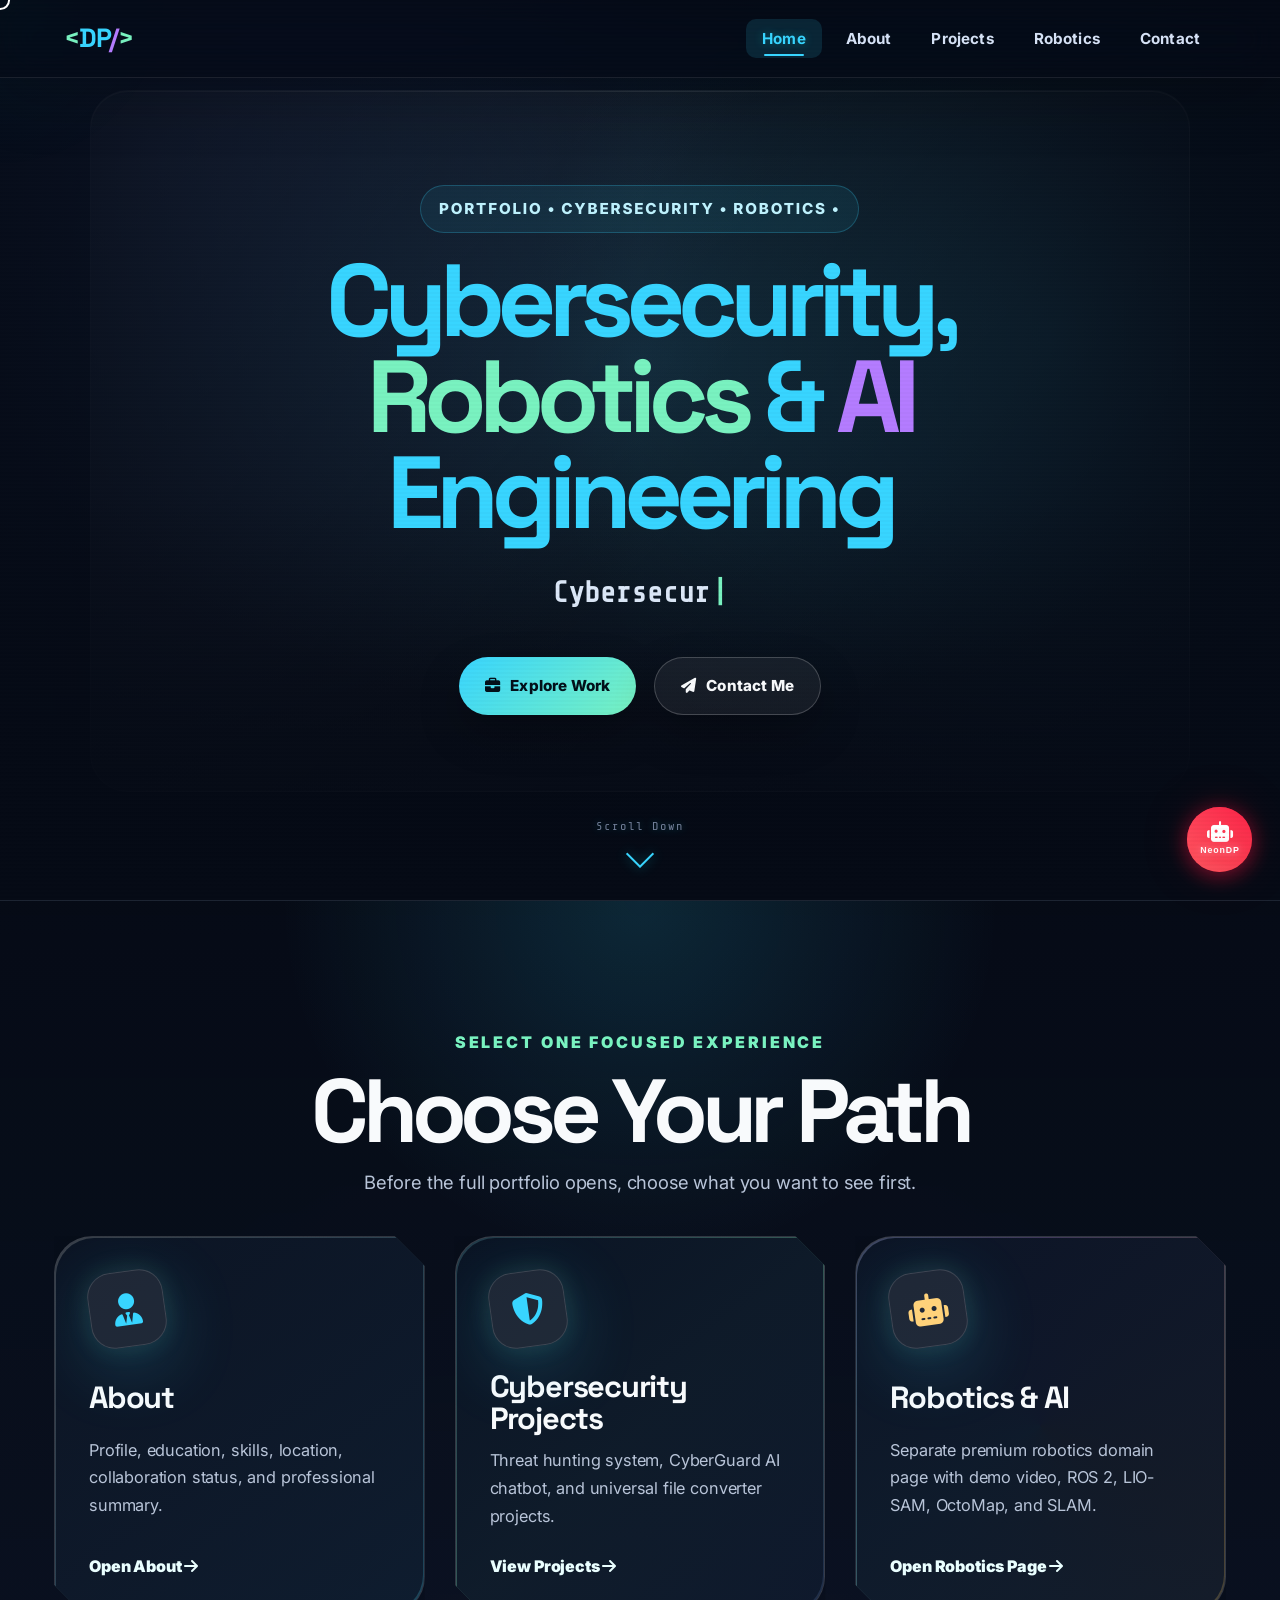
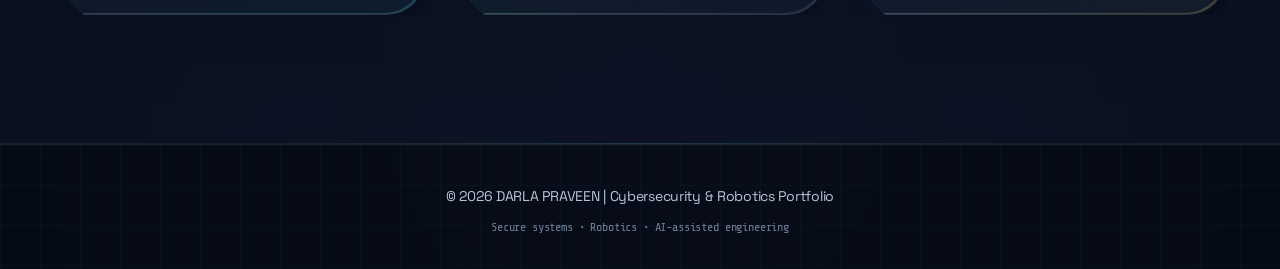
==== commit 61602ecb: "Update portfolio website" ====
--- a/index.html
+++ b/index.html
@@ -26,6 +26,10 @@
 </head>
 
 <body>
+  <!-- Custom Cursor -->
+  <div class="custom-cursor" id="customCursor">
+    <div class="cursor-inner"></div>
+  </div>
   <!-- ========== NAVBAR ========== -->
   <nav class="navbar" id="navbar">
     <a href="#home" class="nav-logo">
@@ -286,9 +290,19 @@
   <section class="section section-alt gated-section" id="projects">
     <div class="cyber-bg-grid"></div>
     <div class="container">
-      <h2 class="section-title slide-up"><span class="title-decorator">//</span> Selected Projects</h2>
-      <p class="section-desc slide-up">Production-style cybersecurity, AI, and web platforms focused on reliability,
-        usability, and measurable impact.</p>
+      <h2 class="section-title slide-up"><span class="title-decorator">//</span> Cybersecurity Projects</h2>
+      <p class="section-desc slide-up">Cybersecurity is all about protecting digital systems, networks, and data from malicious attacks, unauthorized access, and damage. It involves practices like ethical hacking, penetration testing, vulnerability assessment, and secure system design to ensure confidentiality, integrity, and availability of information.</p>
+      
+      <!-- My Cybersecurity Experience -->
+      <div class="about-card slide-up" style="margin-bottom: 40px;">
+        <h3 class="card-title"><i class="fas fa-bug"></i> My Cybersecurity Journey</h3>
+        <div class="bio-text" style="margin-bottom: 20px;">
+          <p style="margin-bottom: 10px;">I have gained hands-on experience in <strong>Ethical Hacking</strong>, learning core concepts like <strong>Phishing</strong> and <strong>SQL Injection</strong>.</p>
+          <p style="margin-bottom: 10px;"><strong>Phishing:</strong> I've learned how to identify and create simulated phishing attacks to understand how attackers trick users into revealing sensitive information like passwords and credit card details. This helps in educating users and implementing better security measures.</p>
+          <p style="margin-bottom: 10px;"><strong>SQL Injection:</strong> I've mastered SQL injection techniques, which involve exploiting vulnerabilities in a website's database layer. I successfully identified and reported SQL injection bugs on my college website, helping to secure the platform.</p>
+        </div>
+      </div>
+
       <div class="projects-grid projects-grid--three">
         <a href="https://darla.pythonanywhere.com" target="_blank" rel="noopener noreferrer"
           class="project-card slide-left" id="project1">
@@ -296,9 +310,7 @@
           <div class="project-number">01</div>
           <div class="project-icon"><i class="fas fa-file-shield"></i></div>
           <h3 class="project-name">Secured Log Analysis &amp; Threat Hunting System</h3>
-          <p class="project-desc">A security log analysis platform that parses, correlates, and visualizes system logs
-            to detect suspicious activities, anomalies, and potential threats in real time. Features automated threat
-            hunting workflows, rule-based alerting, and interactive dashboards for SOC-level monitoring.</p>
+          <p class="project-desc"><strong>Purpose:</strong> To monitor and analyze system logs in real-time to detect and respond to security threats quickly.<br><strong>What it does:</strong> It parses and correlates logs from various systems, identifies suspicious activities, and generates alerts. Used for SOC-level monitoring and automated threat hunting.</p>
           <div class="project-tags">
             <span class="work-tag">Log Analysis</span>
             <span class="work-tag">Threat Hunting</span>
@@ -313,9 +325,7 @@
           <div class="project-number">02</div>
           <div class="project-icon"><i class="fas fa-robot"></i></div>
           <h3 class="project-name">CyberGuard AI Chatbot</h3>
-          <p class="project-desc">An AI-powered cybersecurity chatbot that provides real-time security guidance,
-            vulnerability explanations, and incident response recommendations. Uses natural language processing to
-            answer security queries, suggest remediation steps, and educate users on best practices.</p>
+          <p class="project-desc"><strong>Purpose:</strong> To provide instant cybersecurity guidance and support to users.<br><strong>What it does:</strong> It answers security-related queries, explains vulnerabilities, suggests incident response steps, and educates users on best practices using AI/NLP.</p>
           <div class="project-tags">
             <span class="work-tag">AI / NLP</span>
             <span class="work-tag">Chatbot</span>
@@ -330,9 +340,7 @@
           <div class="project-number">03</div>
           <div class="project-icon"><i class="fas fa-file-import"></i></div>
           <h3 class="project-name">Universal File Converter</h3>
-          <p class="project-desc">A powerful web-based file conversion tool supporting 34+ format conversions across
-            documents, images, audio, and video. Features drag-and-drop upload, real-time conversion progress, batch
-            processing, and a clean interface for seamless file transformations.</p>
+          <p class="project-desc"><strong>Purpose:</strong> To provide a secure and efficient tool for converting files between various formats.<br><strong>What it does:</strong> It supports 34+ format conversions (documents, images, audio, video) with drag-and-drop upload, real-time progress, and batch processing in a user-friendly interface.</p>
           <div class="project-tags">
             <span class="work-tag">Python</span>
             <span class="work-tag">Flask</span>
--- a/style.css
+++ b/style.css
@@ -2,6 +2,76 @@
    DARLA PRAVEEN — Cybersecurity Portfolio
    Dark futuristic theme with neon accents
    ============================================ */
+
+/* ---------- CUSTOM CURSOR ---------- */
+* {
+  cursor: none !important;
+}
+
+.custom-cursor {
+  position: fixed;
+  top: 0;
+  left: 0;
+  pointer-events: none;
+  z-index: 99999;
+  transition: transform 0.15s ease;
+}
+
+.cursor-inner {
+  width: 20px;
+  height: 20px;
+  border: 2px solid #fff;
+  border-radius: 50%;
+  transition: all 0.3s ease;
+}
+
+/* About Section Cursor: Purple Point Circle */
+body[data-section="about"] .cursor-inner {
+  border-color: #a855f7;
+  box-shadow: 0 0 15px rgba(168, 85, 247, 0.5),
+    0 0 30px rgba(168, 85, 247, 0.3);
+}
+
+/* Cyber/Projects Section Cursor: Danger Skull */
+body[data-section="projects"] .cursor-inner {
+  width: 0;
+  height: 0;
+  border: none;
+  box-shadow: none;
+}
+
+body[data-section="projects"] .cursor-inner::before {
+  content: '☠';
+  font-size: 40px;
+  color: #ff3333;
+  text-shadow: 0 0 15px rgba(255, 51, 51, 0.9),
+    0 0 30px rgba(255, 51, 51, 0.7),
+    0 0 45px rgba(255, 51, 51, 0.5);
+}
+
+/* Robotics Section Cursor: Simple Robot Face */
+body[data-section="robotics"] .cursor-inner,
+.robotics-page .cursor-inner {
+  width: 0;
+  height: 0;
+  border: none;
+  box-shadow: none;
+}
+
+body[data-section="robotics"] .cursor-inner::before,
+.robotics-page .cursor-inner::before {
+  content: '🤖';
+  font-size: 32px;
+  text-shadow: 0 0 10px rgba(121, 242, 192, 0.6),
+    0 0 20px rgba(56, 213, 255, 0.4);
+}
+
+/* Hover effect for links/buttons */
+a:hover~.custom-cursor .cursor-inner,
+button:hover~.custom-cursor .cursor-inner,
+.path-card:hover~.custom-cursor .cursor-inner {
+  transform: scale(1.5);
+}
 
 /* ---------- DESIGN TOKENS ---------- */
 :root {
@@ -272,7 +342,7 @@
 
 /* ---------- UTILITY ---------- */
 .container {
-  max-width: 1100px;
+  max-width: 1600px;
   margin: 0 auto;
   padding: 0 24px;
 }
@@ -414,7 +484,7 @@
   z-index: 2;
   text-align: center;
   padding: 0 24px;
-  max-width: 820px;
+  max-width: 1200px;
 }
 
 .hero-tag {
@@ -732,8 +802,8 @@
 /* ---------- ABOUT ---------- */
 .about-wrapper {
   display: grid;
-  grid-template-columns: 300px 1fr;
-  gap: 30px;
+  grid-template-columns: 380px 1fr;
+  gap: 40px;
   margin-top: 50px;
   align-items: start;
 }
